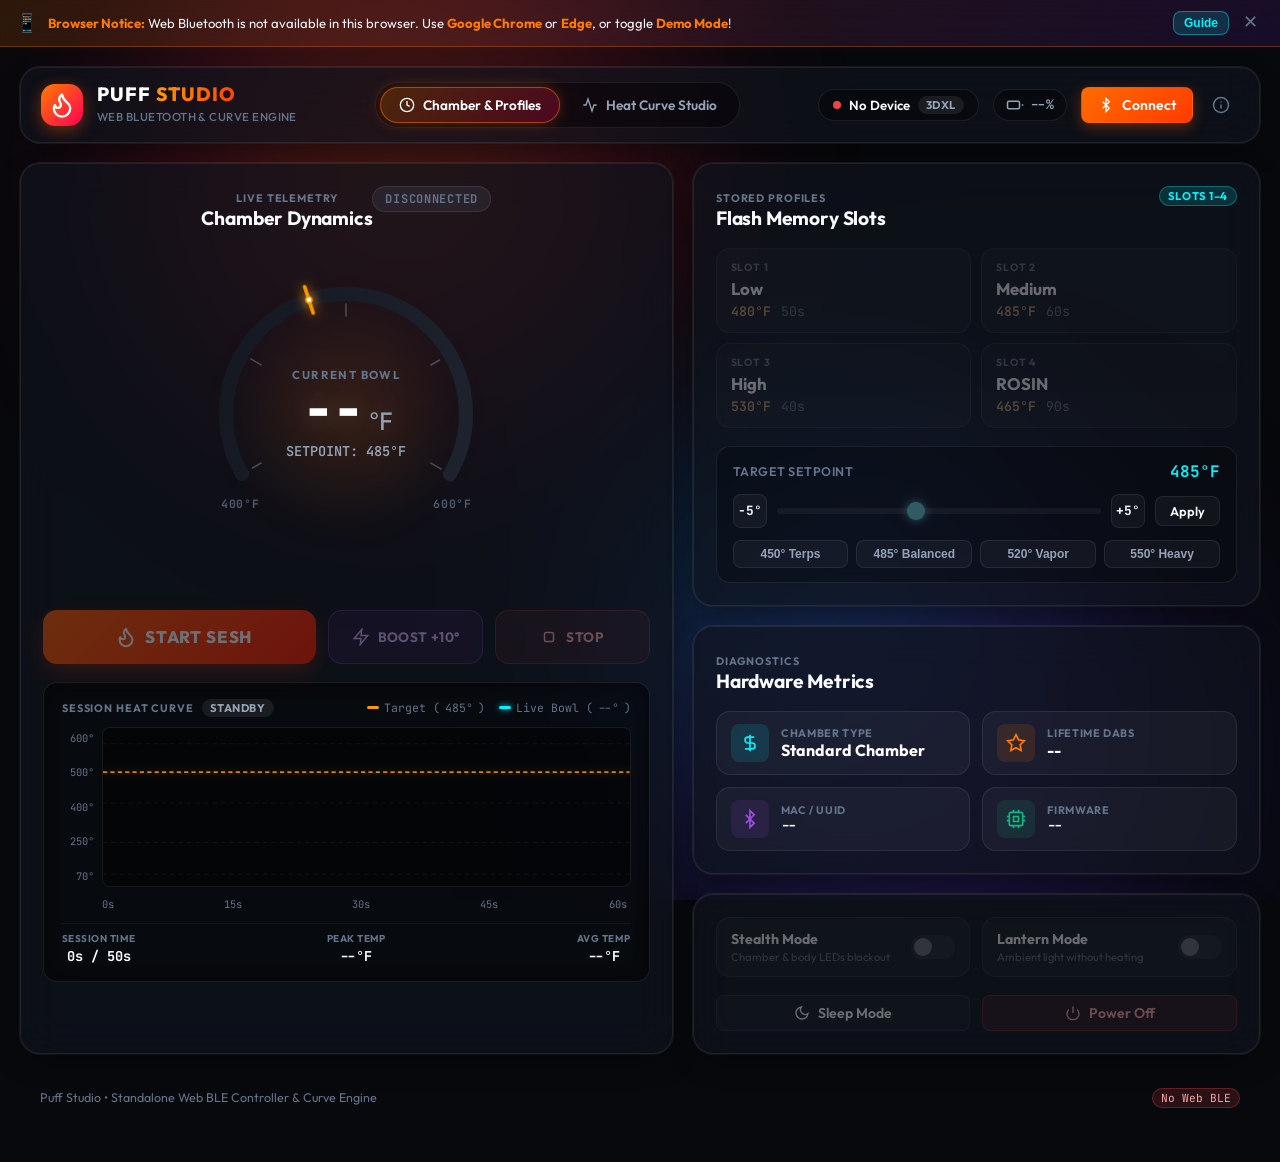
==== static-site/index.html @ 24b37337 "feat: add lantern mode lighting effects UI and BLE communication paths" ====
<!DOCTYPE html>
<html lang="en">
<head>
  <meta charset="UTF-8">
  <meta name="viewport" content="width=device-width, initial-scale=1.0, maximum-scale=1.0, user-scalable=no, viewport-fit=cover">
  <title>Puff Studio — Mobile Web Bluetooth Controller &amp; Heat Curve Studio</title>
  <meta name="description" content="Standalone web controller, real-time Web Bluetooth Low Energy HUD, and dynamic heat curve studio for Puff Peak Pro and Proxy devices.">

  <!-- Mobile PWA & Apple Web App Meta -->
  <meta name="apple-mobile-web-app-capable" content="yes">
  <meta name="apple-mobile-web-app-status-bar-style" content="black-translucent">
  <meta name="apple-mobile-web-app-title" content="Puff Studio">
  <meta name="theme-color" content="#08090d">
  <!-- Path Browser (iOS) Web Bluetooth permission trigger -->
  <meta name="path-bluetooth" content="true">
  <link rel="manifest" href="./manifest.json">
  <link rel="icon" type="image/svg+xml" href="./icons/icon.svg">
  <link rel="apple-touch-icon" href="./icons/icon.svg">

  <!-- Google Fonts -->
  <link rel="preconnect" href="https://fonts.googleapis.com">
  <link rel="preconnect" href="https://fonts.gstatic.com" crossorigin>
  <link href="https://fonts.googleapis.com/css2?family=JetBrains+Mono:wght@400;500;600;700&family=Outfit:wght@300;400;500;600;700;800&display=swap" rel="stylesheet">
  <link rel="stylesheet" href="./styles.css?v=3.1">
</head>
<body class="theme-dark">
  <!-- Ambient background glow layers -->
  <div class="glow-backdrop" aria-hidden="true">
    <div class="radial-orb orb-amber"></div>
    <div class="radial-orb orb-purple"></div>
    <div class="radial-orb orb-cyan"></div>
  </div>

  <!-- Browser Compatibility Helper Banner (Dismissible) -->
  <div id="compat-banner" class="compat-banner hidden">
    <div class="compat-banner-content">
      <span class="compat-banner-icon">📱</span>
      <div class="compat-banner-text">
        <span id="compat-banner-msg"><strong>iOS Notice:</strong> Mobile Safari does not support Bluetooth. Open in <strong>Path Browser</strong> or <strong>Bluefy</strong> to connect directly via Web Bluetooth!</span>
      </div>
    </div>
    <div class="compat-banner-actions">
      <button id="compat-guide-btn" class="compat-btn-guide">Guide</button>
      <button id="compat-dismiss-btn" class="compat-btn-dismiss" aria-label="Dismiss banner">✕</button>
    </div>
  </div>

  <div class="app-layout">
    <!-- Header / Navbar -->
    <header class="app-header">
      <div class="brand-section">
        <div class="brand-logo" aria-hidden="true">
          <svg viewBox="0 0 24 24" width="28" height="28" fill="none" stroke="currentColor" stroke-width="2" stroke-linecap="round" stroke-linejoin="round">
            <path d="M8.5 14.5A2.5 2.5 0 0 0 11 12c0-1.38-.5-2-1-3-1.072-2.143-.224-4.054 2-6 .5 2.5 2 4.9 4 6.5 2 1.6 3 3.5 3 5.5a7 7 0 1 1-14 0c0-1.153.433-2.294 1-3a2.5 2.5 0 0 0 2.5 2.5z"/>
          </svg>
        </div>
        <div>
          <h1 class="brand-title">PUFF <span>STUDIO</span></h1>
          <span class="brand-sub">Web Bluetooth &amp; Curve Engine</span>
        </div>
      </div>

      <!-- Navigation Tabs -->
      <nav class="nav-tabs" aria-label="Studio Mode Tabs">
        <button id="tab-controller-btn" class="nav-tab active" data-tab="tab-controller">
          <svg viewBox="0 0 24 24" width="16" height="16" fill="none" stroke="currentColor" stroke-width="2"><circle cx="12" cy="12" r="10"/><path d="M12 6v6l4 2"/></svg>
          Chamber &amp; Profiles
        </button>
        <button id="tab-curves-btn" class="nav-tab" data-tab="tab-curves">
          <svg viewBox="0 0 24 24" width="16" height="16" fill="none" stroke="currentColor" stroke-width="2"><polyline points="22 12 18 12 15 21 9 3 6 12 2 12"/></svg>
          Heat Curve Studio
        </button>
      </nav>

      <!-- Device Connection Banner -->
      <div class="header-status-group">
        <div id="device-pill" class="status-pill status-disconnected">
          <span class="status-dot"></span>
          <span id="device-name-display">No Device</span>
          <span id="chamber-pill" class="badge badge-subtle">3DXL</span>
        </div>

        <div id="battery-widget" class="battery-pill" title="Battery Percentage">
          <svg class="battery-icon" viewBox="0 0 24 24" width="18" height="18" fill="none" stroke="currentColor" stroke-width="2">
            <rect x="2" y="7" width="16" height="10" rx="2" ry="2"/>
            <line x1="22" y1="11" x2="22" y2="13"/>
            <rect id="battery-fill-icon" x="4" y="9" width="0" height="6" rx="1" fill="currentColor"/>
          </svg>
          <span id="battery-level-display">--%</span>
          <span id="battery-bolt" class="bolt hidden">⚡</span>
        </div>

        <!-- Connection actions -->
        <div class="header-actions">
          <button id="main-connect-btn" class="btn btn-primary" title="Scan & Connect to Puff device via Web Bluetooth">
            <svg viewBox="0 0 24 24" width="16" height="16" fill="none" stroke="currentColor" stroke-width="2"><path d="m7 7 10 10-5 5V2l5 5L7 17"/></svg>
            Connect
          </button>
          <button id="info-tutorial-btn" class="btn-icon header-info-btn" title="How to Connect & Pair" aria-label="Connection Guide">
            <svg viewBox="0 0 24 24" width="18" height="18" fill="none" stroke="currentColor" stroke-width="2" stroke-linecap="round" stroke-linejoin="round">
              <circle cx="12" cy="12" r="10"></circle>
              <line x1="12" y1="16" x2="12" y2="12"></line>
              <line x1="12" y1="8" x2="12.01" y2="8"></line>
            </svg>
          </button>
        </div>
      </div>
    </header>

    <!-- Tab 1: Standard Controller View -->
    <main id="tab-controller" class="tab-content active">
      <div class="dashboard-grid">
        <!-- Left Column: Hero Chamber Thermal Dial & Session Controls -->
        <section class="card hero-card" aria-label="Live Chamber Thermal Telemetry">
          <div class="card-header">
            <div class="card-title-wrap">
              <span class="subtitle-tag">LIVE TELEMETRY</span>
              <h2 class="card-title">Chamber Dynamics</h2>
            </div>
            <div id="state-badge" class="state-tag state-disconnected">
              DISCONNECTED
            </div>
          </div>

          <!-- Thermal Gauge -->
          <div class="gauge-container">
            <div class="gauge-glow-halo" id="gauge-halo"></div>
            <svg class="dial-svg" viewBox="0 0 320 320">
              <defs>
                <linearGradient id="trackGrad" x1="0%" y1="0%" x2="100%" y2="100%">
                  <stop offset="0%" stop-color="#1f2430" />
                  <stop offset="100%" stop-color="#141720" />
                </linearGradient>
                <linearGradient id="heatGrad" x1="0%" y1="100%" x2="100%" y2="0%">
                  <stop offset="0%" stop-color="#00f2fe" />
                  <stop offset="35%" stop-color="#ff9900" />
                  <stop offset="70%" stop-color="#ff4500" />
                  <stop offset="100%" stop-color="#f72585" />
                </linearGradient>
                <filter id="dialGlow" x="-20%" y="-20%" width="140%" height="140%">
                  <feGaussianBlur stdDeviation="6" result="blur" />
                  <feMerge>
                    <feMergeNode in="blur" />
                    <feMergeNode in="SourceGraphic" />
                  </feMerge>
                </filter>
              </defs>

              <circle class="dial-track" cx="160" cy="160" r="120" />
              <!-- Calibration Scale Ticks (400°, 450°, 500°, 550°, 600°) -->
              <g class="dial-ticks" opacity="0.4">
                <line x1="258" y1="160" x2="268" y2="160" stroke="#94a3b8" stroke-width="1.5" stroke-linecap="round" />
                <line x1="209" y1="244.9" x2="215" y2="255.3" stroke="#94a3b8" stroke-width="1.5" stroke-linecap="round" />
                <line x1="111" y1="244.9" x2="105" y2="255.3" stroke="#94a3b8" stroke-width="1.5" stroke-linecap="round" />
                <line x1="62" y1="160" x2="52" y2="160" stroke="#94a3b8" stroke-width="1.5" stroke-linecap="round" />
                <line x1="111" y1="75.1" x2="105" y2="64.7" stroke="#94a3b8" stroke-width="1.5" stroke-linecap="round" />
              </g>
              <circle id="dial-progress" class="dial-progress" cx="160" cy="160" r="120" filter="url(#dialGlow)" />
              <g id="dial-needle-group" class="dial-needle-group">
                <line id="dial-setpoint-needle" class="dial-needle" x1="266" y1="160" x2="294" y2="160" />
                <circle class="dial-needle-dot" cx="280" cy="160" r="3" />
              </g>
            </svg>

            <!-- Scale Endpoints (400°F to 600°F) -->
            <div class="dial-scale-endpoints">
              <span class="endpoint-min">400°F</span>
              <span class="endpoint-max">600°F</span>
            </div>

            <!-- Dial Center Digital Readout -->
            <div class="gauge-center">
              <div class="temp-sublabel">CURRENT BOWL</div>
              <div class="live-temp-display">
                <span id="live-temp-val">--</span><span class="unit">°F</span>
              </div>
              <div class="target-temp-display">
                SETPOINT: <span id="target-temp-val">485</span>°F
              </div>
              <div id="session-timer-pill" class="timer-pill hidden">
                <svg viewBox="0 0 24 24" width="14" height="14" fill="none" stroke="currentColor" stroke-width="2"><circle cx="12" cy="12" r="10"/><polyline points="12 6 12 12 16 14"/></svg>
                <span id="time-remaining-val">0</span>s REMAINING
              </div>
            </div>
          </div>

          <!-- Session Command Bar (Touch-Optimized) -->
          <div class="session-actions-bar">
            <button id="start-sesh-btn" class="btn btn-sesh-start" disabled>
              <div class="btn-glow-ring"></div>
              <svg viewBox="0 0 24 24" width="22" height="22" fill="none" stroke="currentColor" stroke-width="2.2" stroke-linecap="round" stroke-linejoin="round">
                <path d="M8.5 14.5A2.5 2.5 0 0 0 11 12c0-1.38-.5-2-1-3-1.072-2.143-.224-4.054 2-6 .5 2.5 2 4.9 4 6.5 2 1.6 3 3.5 3 5.5a7 7 0 1 1-14 0c0-1.153.433-2.294 1-3a2.5 2.5 0 0 0 2.5 2.5z"/>
              </svg>
              <span>START SESH</span>
            </button>

            <button id="boost-sesh-btn" class="btn btn-sesh-boost" disabled title="Add +15s duration and +10°F heat boost during session">
              <svg viewBox="0 0 24 24" width="18" height="18" fill="none" stroke="currentColor" stroke-width="2"><polygon points="13 2 3 14 12 14 11 22 21 10 12 10 13 2"/></svg>
              <span>BOOST +10°</span>
            </button>

            <button id="stop-sesh-btn" class="btn btn-sesh-stop" disabled title="Cancel / Abort current heat cycle">
              <svg viewBox="0 0 24 24" width="18" height="18" fill="none" stroke="currentColor" stroke-width="2"><rect x="6" y="6" width="12" height="12" rx="2"/></svg>
              <span>STOP</span>
            </button>
          </div>

          <!-- Live Session Heat Curve (Fills space below dial) -->
          <div class="live-session-graph-card">
            <div class="lsg-header">
              <div class="lsg-title-group">
                <span class="subtitle-tag">SESSION HEAT CURVE</span>
                <span id="lsg-phase-pill" class="badge badge-subtle">STANDBY</span>
              </div>
              <div class="lsg-legend">
                <span class="legend-item"><span class="legend-line line-target"></span> Target (<span id="lsg-target-readout">485°</span>)</span>
                <span class="legend-item"><span class="legend-line line-actual"></span> Live Bowl (<span id="lsg-live-readout">--°</span>)</span>
              </div>
            </div>

            <div class="lsg-graph-wrapper">
              <div class="lsg-y-axis">
                <span>600°</span>
                <span>500°</span>
                <span>400°</span>
                <span>250°</span>
                <span>70°</span>
              </div>
              <div class="lsg-canvas-container" id="lsg-container">
                <svg id="lsg-svg" class="lsg-svg" viewBox="0 0 500 160" preserveAspectRatio="none">
                  <defs>
                    <linearGradient id="lsgFillGrad" x1="0%" y1="0%" x2="0%" y2="100%">
                      <stop offset="0%" stop-color="#00f2fe" stop-opacity="0.32" />
                      <stop offset="100%" stop-color="#00f2fe" stop-opacity="0.01" />
                    </linearGradient>
                  </defs>

                  <!-- Horizontal Grid Lines -->
                  <line class="graph-grid-line" x1="0" y1="16" x2="500" y2="16" />
                  <line class="graph-grid-line" x1="0" y1="46" x2="500" y2="46" />
                  <line class="graph-grid-line" x1="0" y1="76" x2="500" y2="76" />
                  <line class="graph-grid-line" x1="0" y1="116" x2="500" y2="116" />
                  <line class="graph-grid-line" x1="0" y1="148" x2="500" y2="148" />

                  <!-- Setpoint Baseline (Dashed Amber) -->
                  <line id="lsg-target-line" class="lsg-target-line" x1="0" y1="60" x2="500" y2="60" />

                  <!-- Live Temperature Fill & Stroke Trail -->
                  <path id="lsg-trail-area" class="lsg-trail-area" d="" fill="url(#lsgFillGrad)" />
                  <path id="lsg-trail-stroke" class="lsg-trail-stroke" d="" />

                  <!-- Live Playhead Dot -->
                  <circle id="lsg-live-dot" class="lsg-live-dot hidden" cx="0" cy="0" r="5" />
                </svg>
              </div>
            </div>

            <div class="lsg-x-axis">
              <span>0s</span>
              <span id="lsg-t1">15s</span>
              <span id="lsg-t2">30s</span>
              <span id="lsg-t3">45s</span>
              <span id="lsg-t4">60s</span>
            </div>

            <div class="lsg-footer">
              <div class="lsg-stat">
                <span class="lsg-stat-label">SESSION TIME</span>
                <span id="lsg-time-stat" class="lsg-stat-val">0s / 50s</span>
              </div>
              <div class="lsg-stat">
                <span class="lsg-stat-label">PEAK TEMP</span>
                <span id="lsg-peak-stat" class="lsg-stat-val">--°F</span>
              </div>
              <div class="lsg-stat">
                <span class="lsg-stat-label">AVG TEMP</span>
                <span id="lsg-avg-stat" class="lsg-stat-val">--°F</span>
              </div>
            </div>
          </div>
        </section>

        <!-- Right Column: Stored Profiles, Tuning & Hardware -->
        <div class="right-stack">
          <!-- Profiles Card -->
          <section class="card profiles-card" aria-label="Heat Profiles">
            <div class="card-header">
              <div class="card-title-wrap">
                <span class="subtitle-tag">STORED PROFILES</span>
                <h2 class="card-title">Flash Memory Slots</h2>
              </div>
              <span class="badge badge-info">Slots 1–4</span>
            </div>

            <div class="profiles-grid" id="profiles-grid-container">
              <!-- Dynamically populated profile slots -->
            </div>

            <!-- Temperature Fine Tuning -->
            <div class="temp-tuning-panel">
              <div class="tuning-header">
                <span class="tuning-label">Target Setpoint</span>
                <span id="slider-temp-val" class="tuning-val">485°F</span>
              </div>
              <div class="slider-controls">
                <button id="temp-dec-btn" class="btn-stepper" title="Decrease 5°F">-5°</button>
                <input type="range" id="temp-range-slider" min="400" max="600" step="1" value="485" class="custom-range">
                <button id="temp-inc-btn" class="btn-stepper" title="Increase 5°F">+5°</button>
                <button id="apply-temp-btn" class="btn btn-secondary btn-apply">Apply</button>
              </div>
              <div class="preset-pills">
                <button class="preset-pill" data-temp="450">450° Terps</button>
                <button class="preset-pill" data-temp="485">485° Balanced</button>
                <button class="preset-pill" data-temp="520">520° Vapor</button>
                <button class="preset-pill" data-temp="550">550° Heavy</button>
              </div>
            </div>
          </section>

          <!-- Hardware Metrics & Diagnostics -->
          <section class="card stats-card" aria-label="Hardware & Diagnostics">
            <div class="card-header">
              <div class="card-title-wrap">
                <span class="subtitle-tag">DIAGNOSTICS</span>
                <h2 class="card-title">Hardware Metrics</h2>
              </div>
            </div>

            <div class="metrics-grid">
              <div class="metric-box">
                <div class="metric-icon chamber-icon">
                  <svg viewBox="0 0 24 24" width="20" height="20" fill="none" stroke="currentColor" stroke-width="2"><path d="M12 2v20M17 5H9.5a3.5 3.5 0 0 0 0 7h5a3.5 3.5 0 0 1 0 7H6"/></svg>
                </div>
                <div class="metric-data">
                  <span class="metric-label">CHAMBER TYPE</span>
                  <span id="stat-chamber-name" class="metric-value">3DXL</span>
                </div>
              </div>

              <div class="metric-box">
                <div class="metric-icon dabs-icon">
                  <svg viewBox="0 0 24 24" width="20" height="20" fill="none" stroke="currentColor" stroke-width="2"><path d="M12 2l3.09 6.26L22 9.27l-5 4.87 1.18 6.88L12 17.77l-6.18 3.25L7 14.14 2 9.27l6.91-1.01L12 2z"/></svg>
                </div>
                <div class="metric-data">
                  <span class="metric-label">LIFETIME DABS</span>
                  <span id="stat-total-dabs" class="metric-value">--</span>
                </div>
              </div>

              <div class="metric-box">
                <div class="metric-icon bt-icon">
                  <svg viewBox="0 0 24 24" width="20" height="20" fill="none" stroke="currentColor" stroke-width="2"><path d="m7 7 10 10-5 5V2l5 5L7 17"/></svg>
                </div>
                <div class="metric-data">
                  <span class="metric-label">MAC / UUID</span>
                  <span id="stat-mac-address" class="metric-value text-mono">--</span>
                </div>
              </div>

              <div class="metric-box">
                <div class="metric-icon fw-icon">
                  <svg viewBox="0 0 24 24" width="20" height="20" fill="none" stroke="currentColor" stroke-width="2"><rect x="4" y="4" width="16" height="16" rx="2"/><rect x="9" y="9" width="6" height="6"/><line x1="9" y1="1" x2="9" y2="4"/><line x1="15" y1="1" x2="15" y2="4"/><line x1="9" y1="20" x2="9" y2="23"/><line x1="15" y1="20" x2="15" y2="23"/><line x1="20" y1="9" x2="23" y2="9"/><line x1="20" y1="14" x2="23" y2="14"/><line x1="1" y1="9" x2="4" y2="9"/><line x1="1" y1="14" x2="4" y2="14"/></svg>
                </div>
                <div class="metric-data">
                  <span class="metric-label">FIRMWARE</span>
                  <span id="stat-firmware-version" class="metric-value text-mono">--</span>
                </div>
              </div>
            </div>
          </section>

          <!-- Peripherals & Power Controls -->
          <section class="card controls-card" aria-label="Device Lighting & Power Controls">
            <div class="device-controls-row">
              <div class="control-toggle-card">
                <div class="control-info">
                  <span class="control-title">Stealth Mode</span>
                  <span class="control-desc">Chamber &amp; body LEDs blackout</span>
                </div>
                <label class="switch">
                  <input type="checkbox" id="stealth-mode-toggle">
                  <span class="slider"></span>
                </label>
              </div>

              <div class="control-toggle-card">
                <div class="control-info">
                  <span class="control-title">Lantern Mode</span>
                  <span class="control-desc">Ambient light without heating</span>
                </div>
                <label class="switch">
                  <input type="checkbox" id="lantern-mode-toggle">
                  <span class="slider slider-purple"></span>
                </label>
              </div>
            </div>

            <!-- Lantern Controls & Lighting Effects Panel (Spawned when Lantern Mode is active) -->
            <div id="lantern-controls-panel" class="lantern-controls-panel hidden" aria-label="Lantern Mode Lighting Controls">
              <div class="lantern-panel-header">
                <div class="lantern-title-group">
                  <div class="lantern-panel-badge">
                    <svg viewBox="0 0 24 24" width="14" height="14" fill="none" stroke="currentColor" stroke-width="2"><circle cx="12" cy="12" r="5"/><line x1="12" y1="1" x2="12" y2="3"/><line x1="12" y1="21" x2="12" y2="23"/><line x1="4.22" y1="4.22" x2="5.64" y2="5.64"/><line x1="18.36" y1="18.36" x2="19.78" y2="19.78"/><line x1="1" y1="12" x2="3" y2="12"/><line x1="21" y1="12" x2="23" y2="12"/><line x1="4.22" y1="19.78" x2="5.64" y2="18.36"/><line x1="18.36" y1="5.64" x2="19.78" y2="4.22"/></svg>
                    <span>LIGHTING MOOD</span>
                  </div>
                  <h3 class="lantern-panel-title">Lantern Mode Effects</h3>
                </div>
                <div id="lantern-aura-preview" class="lantern-aura-preview effect-campfire" title="Active light aura visualization">
                  <span class="aura-orb"></span>
                  <span id="lantern-active-effect-name" class="aura-label">Campfire</span>
                </div>
              </div>

              <!-- Effect Buttons Grid -->
              <div class="lantern-effects-grid">
                <button type="button" class="lantern-fx-btn active" data-effect="campfire" title="Crackling embers & flame rhythm">
                  <span class="fx-icon">🔥</span>
                  <span class="fx-label">Campfire</span>
                  <span class="fx-hint">Flame Embers</span>
                </button>
                <button type="button" class="lantern-fx-btn" data-effect="flicker" title="Organic candle flame intensity jitter">
                  <span class="fx-icon">🕯️</span>
                  <span class="fx-label">Flicker</span>
                  <span class="fx-hint">Candle Glow</span>
                </button>
                <button type="button" class="lantern-fx-btn" data-effect="night_light" title="Ultra-dim calming ambient breath">
                  <span class="fx-icon">🌙</span>
                  <span class="fx-label">Night Light</span>
                  <span class="fx-hint">Calm &amp; Dim</span>
                </button>
                <button type="button" class="lantern-fx-btn" data-effect="rainbow" title="Smooth full-spectrum spectral cycle">
                  <span class="fx-icon">🌈</span>
                  <span class="fx-label">Rainbow</span>
                  <span class="fx-hint">Spectrum Flow</span>
                </button>
                <button type="button" class="lantern-fx-btn" data-effect="waterfall" title="Cascading cyan and deep ocean ripples">
                  <span class="fx-icon">🌊</span>
                  <span class="fx-label">Waterfall</span>
                  <span class="fx-hint">Aqua Cascade</span>
                </button>
                <button type="button" class="lantern-fx-btn" data-effect="breathing" title="Gentle rhythmic inhale/exhale pulse">
                  <span class="fx-icon">🧘</span>
                  <span class="fx-label">Breathing</span>
                  <span class="fx-hint">Slow Pulse</span>
                </button>
                <button type="button" class="lantern-fx-btn" data-effect="disco" title="Fast multi-color Lorax party pulse">
                  <span class="fx-icon">⚡</span>
                  <span class="fx-label">Disco</span>
                  <span class="fx-hint">Party Strobe</span>
                </button>
                <button type="button" class="lantern-fx-btn" data-effect="aurora" title="Borealis emerald, teal, and violet blend">
                  <span class="fx-icon">🔮</span>
                  <span class="fx-label">Aurora</span>
                  <span class="fx-hint">Northern Lights</span>
                </button>
              </div>

              <!-- Color Tint & Palette Swatches -->
              <div class="lantern-controls-row">
                <div class="lantern-subgroup">
                  <span class="lantern-sublabel">COLOR TINT</span>
                  <div class="lantern-swatches-list">
                    <button type="button" class="swatch-btn active" data-color="255,85,0" style="--swatch-color: #ff5500;" title="Amber Flame"></button>
                    <button type="button" class="swatch-btn" data-color="255,0,68" style="--swatch-color: #ff0044;" title="Ruby Red"></button>
                    <button type="button" class="swatch-btn" data-color="0,255,136" style="--swatch-color: #00ff88;" title="Emerald"></button>
                    <button type="button" class="swatch-btn" data-color="0,242,254" style="--swatch-color: #00f2fe;" title="Electric Cyan"></button>
                    <button type="button" class="swatch-btn" data-color="157,78,221" style="--swatch-color: #9d4edd;" title="Mystic Purple"></button>
                    <button type="button" class="swatch-btn" data-color="255,255,255" style="--swatch-color: #ffffff;" title="Crisp White"></button>
                  </div>
                </div>

                <!-- Brightness Slider -->
                <div class="lantern-subgroup lantern-brightness-group">
                  <div class="brightness-header">
                    <span class="lantern-sublabel">BRIGHTNESS</span>
                    <span id="lantern-brightness-val" class="lantern-val-tag">100%</span>
                  </div>
                  <input type="range" id="lantern-brightness-slider" min="10" max="100" value="100" class="styled-range">
                </div>
              </div>
            </div>

            <div class="power-buttons-row">
              <button id="sleep-btn" class="btn btn-secondary" title="Enter low power sleep mode">
                <svg viewBox="0 0 24 24" width="16" height="16" fill="none" stroke="currentColor" stroke-width="2"><path d="M21 12.79A9 9 0 1 1 11.21 3 7 7 0 0 0 21 12.79z"/></svg>
                Sleep Mode
              </button>
              <button id="power-off-btn" class="btn btn-danger-subtle" title="Turn device completely off">
                <svg viewBox="0 0 24 24" width="16" height="16" fill="none" stroke="currentColor" stroke-width="2"><path d="M18.36 6.64a9 9 0 1 1-12.73 0"/><line x1="12" y1="2" x2="12" y2="12"/></svg>
                Power Off
              </button>
            </div>
          </section>
        </div>
      </div>
    </main>

    <!-- Tab 2: Custom Heat Curve Studio -->
    <main id="tab-curves" class="tab-content hidden">
      <div class="curve-studio-layout">
        <!-- Curve Presets Selector Bar -->
        <div class="card curve-presets-bar">
          <div class="presets-header">
            <div class="card-title-wrap">
              <span class="subtitle-tag">DYNAMIC THERMAL GOVERNOR</span>
              <h2 class="card-title">Curve Presets &amp; Custom Library</h2>
            </div>
            <div class="preset-actions">
              <button id="new-curve-btn" class="btn btn-secondary btn-sm">
                <svg viewBox="0 0 24 24" width="14" height="14" fill="none" stroke="currentColor" stroke-width="2"><line x1="12" y1="5" x2="12" y2="19"/><line x1="5" y1="12" x2="19" y2="12"/></svg>
                New Curve
              </button>
              <button id="save-curve-btn" class="btn btn-secondary btn-sm">
                <svg viewBox="0 0 24 24" width="14" height="14" fill="none" stroke="currentColor" stroke-width="2"><path d="M19 21H5a2 2 0 0 1-2-2V5a2 2 0 0 1 2-2h11l5 5v11a2 2 0 0 1-2 2z"/><polyline points="17 21 17 13 7 13 7 21"/><polyline points="7 3 7 8 15 8"/></svg>
                Save
              </button>
              <button id="share-curve-btn" class="btn btn-secondary btn-sm" title="Share curve link or export JSON">
                <svg viewBox="0 0 24 24" width="14" height="14" fill="none" stroke="currentColor" stroke-width="2"><circle cx="18" cy="5" r="3"/><circle cx="6" cy="12" r="3"/><circle cx="18" cy="19" r="3"/><line x1="8.59" y1="13.51" x2="15.42" y2="17.49"/><line x1="15.41" y1="6.51" x2="8.59" y2="10.49"/></svg>
                Share
              </button>
            </div>
          </div>

          <!-- Curve List Pills -->
          <div class="curve-pills-list" id="curve-pills-container">
            <!-- Injected via JavaScript -->
          </div>
        </div>

        <!-- Main Curve Canvas & Telemetry Display -->
        <div class="card curve-canvas-card">
          <div class="curve-meta-header">
            <div>
              <h3 id="active-curve-title" class="curve-heading">Step 430 → 485 → 520</h3>
              <p id="active-curve-desc" class="curve-desc">3-stage progression: initial low-temp terpene boil, steady extraction, high-temp cloud finish.</p>
            </div>
            <div class="curve-badges">
              <span id="curve-duration-badge" class="badge badge-info">50s Sesh</span>
              <span id="curve-status-badge" class="state-tag state-idle">READY</span>
            </div>
          </div>

          <!-- Interactive SVG/Canvas Graph Area (Touch-Enabled) -->
          <div class="graph-wrapper">
            <div class="graph-y-axis">
              <span>580°</span>
              <span>535°</span>
              <span>490°</span>
              <span>445°</span>
              <span>400°</span>
            </div>
            <div class="graph-container" id="curve-graph-container">
              <svg id="curve-svg" class="curve-svg" viewBox="0 0 800 360" preserveAspectRatio="none">
                <defs>
                  <linearGradient id="curveFillGrad" x1="0%" y1="0%" x2="0%" y2="100%">
                    <stop offset="0%" stop-color="#ff7a00" stop-opacity="0.38" />
                    <stop offset="100%" stop-color="#ff0055" stop-opacity="0.02" />
                  </linearGradient>
                  <linearGradient id="curveLineGrad" x1="0%" y1="0%" x2="100%" y2="0%">
                    <stop offset="0%" stop-color="#00f2fe" />
                    <stop offset="45%" stop-color="#ff9900" />
                    <stop offset="85%" stop-color="#ff4500" />
                    <stop offset="100%" stop-color="#f72585" />
                  </linearGradient>
                </defs>

                <!-- Horizontal Grid Lines -->
                <line class="graph-grid-line" x1="0" y1="36" x2="800" y2="36" />
                <line class="graph-grid-line" x1="0" y1="108" x2="800" y2="108" />
                <line class="graph-grid-line" x1="0" y1="180" x2="800" y2="180" />
                <line class="graph-grid-line" x1="0" y1="252" x2="800" y2="252" />
                <line class="graph-grid-line" x1="0" y1="324" x2="800" y2="324" />

                <!-- Filled Area Under Curve -->
                <path id="curve-area-path" class="curve-area" d="" fill="url(#curveFillGrad)" />
                <!-- Planned Setpoint Curve Line -->
                <path id="curve-stroke-path" class="curve-stroke" d="" stroke="url(#curveLineGrad)" />

                <!-- Real-time Live Bowl Temperature Trail during run -->
                <path id="curve-actual-trail" class="curve-actual-trail" d="" />

                <!-- Playhead Indicator (Scrub Line) -->
                <line id="curve-playhead-line" class="playhead-line hidden" x1="0" y1="0" x2="0" y2="360" />
                <circle id="curve-playhead-dot" class="playhead-dot hidden" cx="0" cy="0" r="7" />

                <!-- Keyframe Control Nodes Container -->
                <g id="curve-points-layer"></g>
              </svg>

              <div class="graph-hint">
                <span class="hint-bullet">•</span> Tap / Click to add setpoints
                <span class="hint-bullet">•</span> Drag nodes to adjust time &amp; temp
                <span class="hint-bullet">•</span> Double-tap node to delete
              </div>
            </div>
          </div>
          <div class="graph-x-axis">
            <span>0s</span>
            <span>15s</span>
            <span>30s</span>
            <span>45s</span>
            <span>60s</span>
            <span>75s</span>
            <span>90s</span>
          </div>

          <!-- Curve Real-Time Readout & Execution Command Bar -->
          <div class="curve-command-bar">
            <div class="curve-live-metrics">
              <div class="c-metric">
                <span class="c-label">ELAPSED TIME</span>
                <span id="curve-elapsed-display" class="c-val">0.0s / 50s</span>
              </div>
              <div class="c-metric">
                <span class="c-label">CURVE SETPOINT</span>
                <span id="curve-setpoint-display" class="c-val text-amber">430.0°F</span>
              </div>
              <div class="c-metric">
                <span class="c-label">ACTUAL BOWL</span>
                <span id="curve-actual-display" class="c-val text-cyan">--°F</span>
              </div>
            </div>

            <div class="curve-cta-group">
              <button id="run-curve-btn" class="btn btn-sesh-start btn-run-curve">
                <div class="btn-glow-ring"></div>
                <svg viewBox="0 0 24 24" width="20" height="20" fill="none" stroke="currentColor" stroke-width="2.2"><polygon points="5 3 19 12 5 21 5 3"/></svg>
                <span id="run-curve-btn-label">EXECUTE HEAT CURVE</span>
              </button>
              <button id="stop-curve-btn" class="btn btn-sesh-stop" disabled>
                <svg viewBox="0 0 24 24" width="18" height="18" fill="none" stroke="currentColor" stroke-width="2"><rect x="6" y="6" width="12" height="12" rx="2"/></svg>
                <span>ABORT</span>
              </button>
            </div>
          </div>

          <!-- Keyframe Editor Table -->
          <div class="keyframe-editor-section">
            <div class="kf-header">
              <span class="kf-title">Keyframe Table</span>
              <button id="add-keyframe-btn" class="btn btn-secondary btn-xs">+ Add Keyframe</button>
            </div>
            <div class="kf-table-container">
              <table class="kf-table">
                <thead>
                  <tr>
                    <th>#</th>
                    <th>Time (Seconds)</th>
                    <th>Target Temp (°F)</th>
                    <th>Actions</th>
                  </tr>
                </thead>
                <tbody id="keyframe-table-body">
                  <!-- Dynamically populated -->
                </tbody>
              </table>
            </div>
          </div>
        </div>
      </div>
    </main>

    <!-- Save Curve Modal -->
    <div id="save-curve-modal" class="modal-overlay hidden" role="dialog" aria-modal="true">
      <div class="modal-window">
        <div class="modal-header">
          <h3 class="modal-title">Save Custom Curve</h3>
          <button id="close-save-curve-modal" class="btn-icon">✕</button>
        </div>
        <div class="modal-body">
          <div class="form-group">
            <label for="save-curve-name-input" class="form-label">Curve Name</label>
            <input type="text" id="save-curve-name-input" class="form-input" placeholder="e.g. Terp Burst 435→515">
          </div>
          <div class="form-group">
            <label for="save-curve-desc-input" class="form-label">Description / Notes</label>
            <textarea id="save-curve-desc-input" class="form-input form-textarea" rows="2" placeholder="e.g. Optimized for fresh press rosin"></textarea>
          </div>
        </div>
        <div class="modal-footer">
          <button id="confirm-save-curve-btn" class="btn btn-primary">Save to Library</button>
        </div>
      </div>
    </div>

    <!-- Share Curve Modal -->
    <div id="share-curve-modal" class="modal-overlay hidden" role="dialog" aria-modal="true">
      <div class="modal-window">
        <div class="modal-header">
          <h3 class="modal-title">Share Custom Curve</h3>
          <button id="close-share-curve-modal" class="btn-icon">✕</button>
        </div>
        <div class="modal-body">
          <div class="form-group">
            <label class="form-label">Direct Share Link</label>
            <input type="text" id="share-link-input" class="form-input" readonly>
          </div>
          <div class="form-group">
            <label class="form-label">JSON Data</label>
            <textarea id="share-json-input" class="form-input form-textarea" rows="4" readonly></textarea>
          </div>
        </div>
        <div class="modal-footer">
          <button id="copy-share-link-btn" class="btn btn-primary">Copy Share Link</button>
        </div>
      </div>
    </div>

    <!-- Compatibility Guide Modal -->
    <div id="compat-modal" class="modal-overlay hidden" role="dialog" aria-modal="true">
      <div class="modal-window">
        <div class="modal-header">
          <div>
            <h3 class="modal-title">Mobile Bluetooth Guide</h3>
            <p class="modal-subtitle">Connecting to your Peak Pro or Proxy directly from your phone</p>
          </div>
          <button id="close-compat-modal" class="btn-icon">✕</button>
        </div>
        <div class="modal-body" style="font-size: 0.88rem; line-height: 1.5; color: #cbd5e1;">
          <h4 style="color: #fff; margin-bottom: 6px;">🍏 iPhone / iPad (iOS):</h4>
          <p style="margin-bottom: 12px;">Apple blocks Web Bluetooth in Mobile Safari and standard Chrome for iOS. To connect directly via Bluetooth:</p>
          <ol style="padding-left: 20px; margin-bottom: 16px;">
            <li style="margin-bottom: 6px;">Download <strong style="color: var(--accent-cyan);">Path Browser</strong> (Puff's official iOS utility) or <strong style="color: var(--accent-cyan);">Bluefy</strong> from the App Store.</li>
            <li style="margin-bottom: 6px;">Open this website inside Path Browser or Bluefy.</li>
            <li>Tap <strong>Connect</strong> and pick your Puff from the Bluetooth prompt!</li>
          </ol>

          <h4 style="color: #fff; margin-bottom: 6px;">🤖 Android &amp; Desktop:</h4>
          <p style="margin-bottom: 14px;">Web Bluetooth is supported natively in <strong>Google Chrome</strong>, <strong>Microsoft Edge</strong>, and <strong>Samsung Internet</strong>. Simply tap <strong>Connect</strong>.</p>

          <h4 style="color: #fff; margin-bottom: 6px;">⚠️ Can't Find Your Device?</h4>
          <ul style="padding-left: 20px; margin-bottom: 14px; font-size: 0.83rem;">
            <li style="margin-bottom: 4px;"><strong>Close the official Puff App:</strong> Puff devices only support <em>one</em> Bluetooth connection at a time. If your phone or another app is connected, the Puff stops broadcasting!</li>
            <li style="margin-bottom: 4px;"><strong>Pairing Mode:</strong> Hold the Puff power button for <strong>6 seconds</strong> until the lights glow <strong>pulsing blue</strong>.</li>
            <li style="margin-bottom: 4px;"><strong>Renamed Device:</strong> Tap <strong style="color: var(--accent-cyan);">Scan All</strong> in the top header to show all nearby Bluetooth devices without name filters.</li>
            <li style="margin-bottom: 4px;"><strong>Desktop Permissions:</strong> On macOS, ensure Chrome has Bluetooth access enabled in <em>System Settings &gt; Privacy &amp; Security &gt; Bluetooth</em>.</li>
          </ul>

          <h4 style="color: #fff; margin-bottom: 6px;">💡 Need Pairing Help?</h4>
          <p>Tap the <strong>ℹ️ Information icon</strong> next to the Connect button at the top of the page for an interactive 3-step visual pairing guide.</p>
        </div>
        <div class="modal-footer">
          <button id="close-compat-modal-btn" class="btn btn-secondary">Got It</button>
        </div>
      </div>
    </div>

    <!-- Quick Connection Tutorial Modal -->
    <div id="connect-tutorial-modal" class="modal-overlay hidden" role="dialog" aria-modal="true" aria-labelledby="tutorial-modal-title">
      <div class="modal-window tutorial-modal-window">
        <div class="modal-header">
          <div>
            <h3 id="tutorial-modal-title" class="modal-title">How to Connect</h3>
            <p class="modal-subtitle">Quick 3-step guide to pair your Puff via Bluetooth</p>
          </div>
          <button id="close-tutorial-modal" class="btn-icon" aria-label="Close tutorial">✕</button>
        </div>
        <div class="modal-body tutorial-modal-body">
          <div class="tutorial-steps">
            <!-- Step 1 -->
            <div class="tutorial-step-card">
              <div class="tutorial-step-num">1</div>
              <div class="tutorial-step-content">
                <h4>Put Puff in Pairing Mode</h4>
                <p>Hold the power button on your Peak Pro or Proxy for <strong>6 seconds</strong> until the light ring turns <strong>pulsing blue</strong>.</p>
                <div class="tutorial-badge-row">
                  <span class="tutorial-step-badge blue-glow"><span class="pulse-dot"></span> Light Ring Turns Blue</span>
                </div>
              </div>
            </div>

            <!-- Step 2 -->
            <div class="tutorial-step-card">
              <div class="tutorial-step-num">2</div>
              <div class="tutorial-step-content">
                <h4>Click Connect</h4>
                <p>Click the <strong>Connect</strong> button below (or in the header). Your browser will pop up with a Bluetooth scan list.</p>
              </div>
            </div>

            <!-- Step 3 -->
            <div class="tutorial-step-card">
              <div class="tutorial-step-num">3</div>
              <div class="tutorial-step-content">
                <h4>Select Device &amp; Pair</h4>
                <p>Find your device from the popup list (e.g. <em>Puff Peak Pro</em> or <em>Puff Proxy</em>) and click <strong>Pair</strong>.</p>
              </div>
            </div>
          </div>

          <div class="tutorial-tip-box">
            <div class="tutorial-tip-icon">💡</div>
            <div class="tutorial-tip-text">
              <strong>Tip:</strong> Make sure the official Puff phone app is completely closed. The Puff only allows <strong>one</strong> Bluetooth connection at a time.
            </div>
          </div>
        </div>
        <div class="modal-footer tutorial-modal-footer">
          <button id="tutorial-dismiss-btn" class="btn btn-secondary">Got It</button>
          <button id="tutorial-connect-btn" class="btn btn-primary tutorial-action-connect">
            <svg viewBox="0 0 24 24" width="16" height="16" fill="none" stroke="currentColor" stroke-width="2"><path d="m7 7 10 10-5 5V2l5 5L7 17"/></svg>
            Connect Device
          </button>
        </div>
      </div>
    </div>

    <!-- Toast Notification Container -->
    <div id="toast-container" class="toast-container" aria-live="polite"></div>

    <!-- Footer -->
    <footer class="app-footer">
      <div>Puff Studio • Standalone Web BLE Controller &amp; Curve Engine</div>
      <div id="bt-indicator" class="ws-pill ws-connected">Web BLE Ready</div>
    </footer>
  </div>

  <!-- Application Logic Modules -->
  <script src="./curves-data.js?v=3.1"></script>
  <script src="./puffco-ble.js?v=3.1"></script>
  <script src="./simulator.js?v=3.1"></script>
  <script src="./curve-governor.js?v=3.1"></script>
  <script src="./app.js?v=3.1"></script>
</body>
</html>
---- static-site/styles.css ----
/* ==========================================================================
   Puff Studio — Premium Dark Cyber Glassmorphism Design System
   ========================================================================== */

:root {
  --bg-base: #08090d;
  --bg-card: rgba(16, 20, 30, 0.65);
  --bg-card-hover: rgba(24, 30, 46, 0.75);
  --bg-card-active: rgba(30, 38, 58, 0.85);
  --bg-elevated: rgba(255, 255, 255, 0.04);
  --border-subtle: rgba(255, 255, 255, 0.08);
  --border-glow: rgba(255, 94, 0, 0.35);
  --border-active: rgba(0, 242, 254, 0.45);

  --text-primary: #f8fafc;
  --text-secondary: #94a3b8;
  --text-muted: #64748b;

  --accent-amber: #ff5722;
  --accent-flame: #ff7a00;
  --accent-cyan: #00f2fe;
  --accent-purple: #9d4edd;
  --accent-green: #10b981;
  --accent-red: #ef4444;

  --font-sans: 'Outfit', -apple-system, BlinkMacSystemFont, sans-serif;
  --font-mono: 'JetBrains Mono', monospace;

  --radius-sm: 8px;
  --radius-md: 14px;
  --radius-lg: 20px;
  --radius-full: 9999px;

  --shadow-card: 0 10px 30px -10px rgba(0, 0, 0, 0.6), 0 0 0 1px var(--border-subtle);
  --shadow-glow-amber: 0 0 35px -5px rgba(255, 122, 0, 0.35);
  --shadow-glow-ready: 0 0 40px -5px rgba(16, 185, 129, 0.45);
}

*, *::before, *::after {
  box-sizing: border-box;
  margin: 0;
  padding: 0;
}

body {
  background-color: var(--bg-base);
  color: var(--text-primary);
  font-family: var(--font-sans);
  min-height: 100vh;
  overflow-x: hidden;
  position: relative;
  -webkit-font-smoothing: antialiased;
}

/* Ambient Radial Glow Layers */
.glow-backdrop {
  position: fixed;
  top: 0; left: 0; right: 0; bottom: 0;
  pointer-events: none;
  z-index: 0;
  overflow: hidden;
}

.radial-orb {
  position: absolute;
  border-radius: 50%;
  filter: blur(100px);
  opacity: 0.22;
  transition: opacity 1s ease;
}

.orb-amber {
  width: 550px;
  height: 550px;
  background: radial-gradient(circle, #ff7a00, #ff0055 70%, transparent 100%);
  top: -100px;
  left: 10%;
}

.orb-purple {
  width: 600px;
  height: 600px;
  background: radial-gradient(circle, #7928ca, #4338ca 70%, transparent 100%);
  bottom: -150px;
  right: 5%;
}

.orb-cyan {
  width: 450px;
  height: 450px;
  background: radial-gradient(circle, #00f2fe, #0984e3 70%, transparent 100%);
  top: 40%;
  left: 45%;
  opacity: 0.12;
}

/* Layout */
.app-layout {
  position: relative;
  z-index: 1;
  max-width: 1280px;
  margin: 0 auto;
  padding: 20px 20px 40px;
  display: flex;
  flex-direction: column;
  min-height: 100vh;
  gap: 20px;
}

/* Header */
.app-header {
  display: flex;
  justify-content: space-between;
  align-items: center;
  padding: 14px 20px;
  background: var(--bg-card);
  backdrop-filter: blur(20px);
  -webkit-backdrop-filter: blur(20px);
  border: 1px solid var(--border-subtle);
  border-radius: var(--radius-lg);
  box-shadow: var(--shadow-card);
  gap: 16px;
  flex-wrap: wrap;
}

.brand-section {
  display: flex;
  align-items: center;
  gap: 14px;
}

.brand-logo {
  width: 42px;
  height: 42px;
  border-radius: var(--radius-md);
  background: linear-gradient(135deg, #ff7a00, #ff0055);
  display: flex;
  align-items: center;
  justify-content: center;
  color: #fff;
  box-shadow: 0 4px 16px rgba(255, 94, 0, 0.4);
  flex-shrink: 0;
}

.brand-title {
  font-size: 1.2rem;
  font-weight: 800;
  letter-spacing: 0.05em;
  color: #fff;
  line-height: 1.1;
}

.brand-title span {
  background: linear-gradient(90deg, #ff9900, #ff4500);
  -webkit-background-clip: text;
  -webkit-text-fill-color: transparent;
}

.brand-sub {
  font-size: 0.72rem;
  color: var(--text-muted);
  font-weight: 500;
  letter-spacing: 0.04em;
  text-transform: uppercase;
}

/* Navigation Tabs */
.nav-tabs {
  display: flex;
  background: rgba(0, 0, 0, 0.4);
  border: 1px solid var(--border-subtle);
  border-radius: var(--radius-full);
  padding: 4px;
  gap: 4px;
}

.nav-tab {
  display: inline-flex;
  align-items: center;
  gap: 8px;
  padding: 8px 18px;
  border-radius: var(--radius-full);
  background: transparent;
  border: none;
  color: var(--text-secondary);
  font-family: var(--font-sans);
  font-size: 0.85rem;
  font-weight: 600;
  cursor: pointer;
  transition: all 0.25s cubic-bezier(0.4, 0, 0.2, 1);
}

.nav-tab:hover {
  color: #fff;
  background: rgba(255, 255, 255, 0.05);
}

.nav-tab.active {
  background: linear-gradient(135deg, rgba(255, 122, 0, 0.25), rgba(255, 0, 85, 0.25));
  border: 1px solid rgba(255, 122, 0, 0.5);
  color: #fff;
  box-shadow: 0 0 16px -2px rgba(255, 94, 0, 0.4);
}

.tab-badge {
  font-size: 0.65rem;
  font-weight: 800;
  background: linear-gradient(135deg, #ff7a00, #ff0055);
  color: #fff;
  padding: 1px 6px;
  border-radius: var(--radius-full);
  letter-spacing: 0.05em;
}

.tab-content {
  display: block;
}

.tab-content.hidden {
  display: none !important;
}

/* Header Status Group */
.header-status-group {
  display: flex;
  align-items: center;
  gap: 14px;
  flex-wrap: wrap;
}

.status-pill {
  display: inline-flex;
  align-items: center;
  gap: 8px;
  padding: 6px 14px;
  border-radius: var(--radius-full);
  font-size: 0.825rem;
  font-weight: 600;
  border: 1px solid var(--border-subtle);
  background: rgba(0, 0, 0, 0.35);
  transition: all 0.3s ease;
}

.status-dot {
  width: 8px;
  height: 8px;
  border-radius: 50%;
  background: var(--text-muted);
}

.status-connected .status-dot {
  background: var(--accent-green);
  box-shadow: 0 0 10px var(--accent-green);
}

.status-connected {
  border-color: rgba(16, 185, 129, 0.3);
}

.status-disconnected .status-dot {
  background: var(--accent-red);
}

.badge {
  font-size: 0.7rem;
  font-weight: 700;
  padding: 2px 8px;
  border-radius: var(--radius-full);
  text-transform: uppercase;
  letter-spacing: 0.05em;
}

.badge-subtle {
  background: rgba(255, 255, 255, 0.08);
  color: var(--text-secondary);
}

.badge-info {
  background: rgba(0, 242, 254, 0.15);
  color: var(--accent-cyan);
  border: 1px solid rgba(0, 242, 254, 0.3);
}

/* Battery Widget */
.battery-pill {
  display: flex;
  align-items: center;
  gap: 6px;
  padding: 6px 12px;
  background: rgba(0, 0, 0, 0.35);
  border: 1px solid var(--border-subtle);
  border-radius: var(--radius-full);
  font-family: var(--font-mono);
  font-size: 0.825rem;
  font-weight: 600;
  color: var(--text-secondary);
  transition: border-color 0.25s ease, background 0.25s ease, color 0.25s ease, box-shadow 0.25s ease;
}

.battery-pill .battery-icon {
  flex-shrink: 0;
}

#battery-fill-icon {
  transition: width 0.35s ease;
}

.battery-pill.battery-full {
  border-color: rgba(16, 185, 129, 0.35);
  color: var(--accent-green);
}

.battery-pill.battery-med {
  border-color: rgba(234, 179, 8, 0.35);
  color: #fbbf24;
}

.battery-pill.battery-low {
  border-color: rgba(249, 115, 22, 0.4);
  color: #fb923c;
}

.battery-pill.battery-critical {
  border-color: rgba(239, 68, 68, 0.55);
  color: #f87171;
  animation: batt-pulse 1.8s infinite ease-in-out;
}

@keyframes batt-pulse {
  0%, 100% { opacity: 1; border-color: rgba(239, 68, 68, 0.55); }
  50% { opacity: 0.6; border-color: rgba(239, 68, 68, 0.2); }
}

.battery-pill.charging {
  border-color: rgba(16, 185, 129, 0.6);
  background: rgba(16, 185, 129, 0.08);
  color: var(--accent-green);
  box-shadow: 0 0 12px rgba(16, 185, 129, 0.2);
}

.battery-pill .bolt {
  color: #facc15;
  font-size: 0.85rem;
  animation: bolt-glow 1.2s infinite alternate ease-in-out;
}

@keyframes bolt-glow {
  0% { transform: scale(0.9); opacity: 0.7; }
  100% { transform: scale(1.15); opacity: 1; filter: drop-shadow(0 0 4px #facc15); }
}

.header-actions {
  display: flex;
  align-items: center;
  gap: 10px;
}

.header-info-btn {
  width: 36px;
  height: 36px;
  border-radius: var(--radius-full);
  display: inline-flex;
  align-items: center;
  justify-content: center;
  background: var(--bg-elevated);
  border: 1px solid var(--border-subtle);
  color: var(--text-secondary);
  cursor: pointer;
  transition: all 0.2s ease;
  flex-shrink: 0;
}

.header-info-btn:hover {
  background: var(--bg-card-hover);
  color: var(--accent-cyan);
  border-color: rgba(0, 242, 254, 0.4);
  box-shadow: 0 0 12px rgba(0, 242, 254, 0.25);
  transform: translateY(-1px);
}

/* Demo Toggle */
.toggle-demo {
  display: flex;
  align-items: center;
  gap: 6px;
  cursor: pointer;
  font-size: 0.78rem;
  color: var(--text-muted);
  user-select: none;
}

.toggle-demo input { display: none; }

.toggle-track {
  width: 32px;
  height: 18px;
  background: rgba(255, 255, 255, 0.12);
  border-radius: var(--radius-full);
  position: relative;
  transition: background 0.25s ease;
}

.toggle-thumb {
  position: absolute;
  top: 2px; left: 2px;
  width: 14px; height: 14px;
  background: #fff;
  border-radius: 50%;
  transition: transform 0.25s ease;
}

.toggle-demo input:checked + .toggle-track {
  background: var(--accent-purple);
}

.toggle-demo input:checked + .toggle-track .toggle-thumb {
  transform: translateX(14px);
}

/* Buttons */
.btn {
  display: inline-flex;
  align-items: center;
  justify-content: center;
  gap: 8px;
  font-family: var(--font-sans);
  font-size: 0.875rem;
  font-weight: 600;
  padding: 8px 16px;
  border-radius: var(--radius-sm);
  border: 1px solid transparent;
  cursor: pointer;
  transition: all 0.2s cubic-bezier(0.4, 0, 0.2, 1);
  outline: none;
}

.btn:disabled {
  opacity: 0.4;
  cursor: not-allowed;
  pointer-events: none;
}

.btn-sm {
  padding: 6px 12px;
  font-size: 0.78rem;
}

.btn-xs {
  padding: 4px 8px;
  font-size: 0.72rem;
}

.btn-primary {
  background: linear-gradient(135deg, #ff6b00, #ff3b00);
  color: #fff;
  box-shadow: 0 4px 14px rgba(255, 94, 0, 0.35);
}

.btn-primary:hover:not(:disabled) {
  background: linear-gradient(135deg, #ff7a00, #ff4d00);
  box-shadow: 0 6px 20px rgba(255, 94, 0, 0.5);
  transform: translateY(-1px);
}

.btn-secondary {
  background: var(--bg-elevated);
  border-color: var(--border-subtle);
  color: var(--text-primary);
}

.btn-secondary:hover:not(:disabled) {
  background: rgba(255, 255, 255, 0.08);
  border-color: rgba(255, 255, 255, 0.2);
  transform: translateY(-1px);
}

.btn-danger-subtle {
  background: rgba(239, 68, 68, 0.12);
  border-color: rgba(239, 68, 68, 0.3);
  color: #fca5a5;
}

.btn-danger-subtle:hover:not(:disabled) {
  background: rgba(239, 68, 68, 0.22);
  color: #fff;
}

/* Dashboard Grid Layout (Tab 1) */
.dashboard-grid {
  display: grid;
  grid-template-columns: 1.15fr 1fr;
  gap: 20px;
}

@media (max-width: 980px) {
  .dashboard-grid {
    grid-template-columns: 1fr;
  }
}

.right-stack {
  display: flex;
  flex-direction: column;
  gap: 20px;
}

/* Cards */
.card {
  background: var(--bg-card);
  backdrop-filter: blur(20px);
  -webkit-backdrop-filter: blur(20px);
  border: 1px solid var(--border-subtle);
  border-radius: var(--radius-lg);
  box-shadow: var(--shadow-card);
  padding: 22px;
  display: flex;
  flex-direction: column;
  gap: 18px;
  position: relative;
  overflow: hidden;
}

.card-header {
  display: flex;
  justify-content: space-between;
  align-items: flex-start;
}

.subtitle-tag {
  font-size: 0.68rem;
  font-weight: 700;
  letter-spacing: 0.08em;
  color: var(--text-muted);
  text-transform: uppercase;
}

.card-title {
  font-size: 1.2rem;
  font-weight: 700;
  color: var(--text-primary);
  letter-spacing: -0.01em;
}

/* State Tags */
.state-tag {
  font-family: var(--font-mono);
  font-size: 0.75rem;
  font-weight: 700;
  padding: 4px 12px;
  border-radius: var(--radius-full);
  letter-spacing: 0.06em;
  text-transform: uppercase;
  border: 1px solid transparent;
  transition: all 0.3s ease;
}

.state-disconnected {
  background: rgba(100, 116, 139, 0.15);
  color: var(--text-muted);
  border-color: rgba(100, 116, 139, 0.25);
}

.state-syncing {
  background: rgba(255, 122, 0, 0.16);
  color: var(--accent-flame);
  border-color: rgba(255, 122, 0, 0.45);
  animation: pulse-sync 1.4s ease-in-out infinite alternate;
}

@keyframes pulse-sync {
  0% { opacity: 0.65; box-shadow: 0 0 0 rgba(255, 122, 0, 0); }
  100% { opacity: 1; box-shadow: 0 0 14px rgba(255, 122, 0, 0.35); }
}

.telemetry-syncing {
  animation: shimmer-text 1.4s ease-in-out infinite alternate;
  color: var(--text-muted) !important;
}

@keyframes shimmer-text {
  0% { opacity: 0.35; }
  100% { opacity: 0.9; }
}

.battery-pill.syncing,
.battery-widget.syncing {
  opacity: 0.8;
  border-color: rgba(255, 122, 0, 0.45);
  animation: pulse-sync 1.8s ease-in-out infinite alternate;
}

.state-idle {
  background: rgba(0, 242, 254, 0.12);
  color: var(--accent-cyan);
  border-color: rgba(0, 242, 254, 0.35);
}

.state-heating {
  background: rgba(255, 94, 0, 0.2);
  color: #ff9900;
  border-color: rgba(255, 94, 0, 0.5);
  animation: pulse-ember 1.2s infinite alternate;
}

.state-ready {
  background: rgba(16, 185, 129, 0.22);
  color: var(--accent-green);
  border-color: rgba(16, 185, 129, 0.6);
  box-shadow: 0 0 16px rgba(16, 185, 129, 0.3);
}

.state-cooldown {
  background: rgba(157, 78, 221, 0.18);
  color: #c77dff;
  border-color: rgba(157, 78, 221, 0.4);
}

.state-sleep {
  background: rgba(255, 255, 255, 0.08);
  color: var(--text-muted);
}

@keyframes pulse-ember {
  0% { box-shadow: 0 0 4px rgba(255, 94, 0, 0.2); }
  100% { box-shadow: 0 0 20px rgba(255, 94, 0, 0.6); }
}

/* Hero Thermal Dial */
.hero-card {
  align-items: center;
  text-align: center;
}

.gauge-container {
  position: relative;
  width: 320px;
  height: 320px;
  display: flex;
  align-items: center;
  justify-content: center;
  margin: 6px 0;
}

.gauge-glow-halo {
  position: absolute;
  width: 240px;
  height: 240px;
  border-radius: 50%;
  background: radial-gradient(circle, rgba(255, 122, 0, 0.15), transparent 70%);
  filter: blur(20px);
  pointer-events: none;
  transition: all 0.5s ease;
}

.gauge-glow-halo.heating {
  background: radial-gradient(circle, rgba(255, 69, 0, 0.35), transparent 70%);
  filter: blur(30px);
  transform: scale(1.15);
}

.gauge-glow-halo.ready {
  background: radial-gradient(circle, rgba(16, 185, 129, 0.35), transparent 70%);
  filter: blur(35px);
  transform: scale(1.2);
}

.dial-svg {
  width: 100%;
  height: 100%;
  transform: rotate(150deg);
}

.dial-track {
  fill: none;
  stroke: url(#trackGrad);
  stroke-width: 14;
  stroke-linecap: round;
  stroke-dasharray: 502.65 753.98;
}

.dial-progress {
  fill: none;
  stroke: url(#heatGrad);
  stroke-width: 14;
  stroke-linecap: round;
  stroke-dasharray: 502.65 753.98;
  stroke-dashoffset: 502.65;
  transition: stroke-dashoffset 0.4s cubic-bezier(0.2, 0, 0.2, 1);
}

.dial-needle-group {
  transform-box: view-box;
  transform-origin: 160px 160px;
  transition: transform 0.3s cubic-bezier(0.2, 0, 0.2, 1);
  pointer-events: none;
}

.dial-needle {
  stroke: #ff9900;
  stroke-width: 3.5;
  stroke-linecap: round;
  filter: drop-shadow(0 0 6px rgba(255, 153, 0, 0.9));
}

.dial-needle-dot {
  fill: #ffffff;
  stroke: #ff9900;
  stroke-width: 1.5;
  filter: drop-shadow(0 0 5px rgba(255, 153, 0, 0.85));
}

.dial-scale-endpoints {
  position: absolute;
  top: 242px;
  width: 250px;
  display: flex;
  justify-content: space-between;
  pointer-events: none;
  font-family: var(--font-mono);
  font-size: 0.72rem;
  font-weight: 700;
  color: var(--text-muted);
  letter-spacing: 0.05em;
  opacity: 0.75;
}

.gauge-center {
  position: absolute;
  display: flex;
  flex-direction: column;
  align-items: center;
  justify-content: center;
  pointer-events: none;
}

.temp-sublabel {
  font-size: 0.72rem;
  font-weight: 700;
  letter-spacing: 0.12em;
  color: var(--text-muted);
  text-transform: uppercase;
  margin-bottom: 2px;
}

.live-temp-display {
  font-family: var(--font-mono);
  font-size: 3.4rem;
  font-weight: 800;
  color: #fff;
  line-height: 1;
  letter-spacing: -0.04em;
  text-shadow: 0 0 25px rgba(255, 255, 255, 0.25);
  display: flex;
  align-items: baseline;
}

.live-temp-display .unit {
  font-size: 1.5rem;
  font-weight: 500;
  color: var(--text-secondary);
  margin-left: 4px;
}

.target-temp-display {
  font-family: var(--font-mono);
  font-size: 0.85rem;
  font-weight: 600;
  color: var(--text-secondary);
  margin-top: 4px;
}

.timer-pill {
  display: flex;
  align-items: center;
  gap: 6px;
  margin-top: 10px;
  background: rgba(255, 94, 0, 0.25);
  border: 1px solid rgba(255, 94, 0, 0.5);
  color: #ff9900;
  padding: 4px 12px;
  border-radius: var(--radius-full);
  font-family: var(--font-mono);
  font-size: 0.8rem;
  font-weight: 700;
  letter-spacing: 0.05em;
  animation: pulse-ember 1.2s infinite alternate;
}

/* Session Command Bar */
.session-actions-bar {
  display: flex;
  width: 100%;
  gap: 12px;
  margin-top: 12px;
}

.btn-sesh-start {
  flex: 2;
  height: 54px;
  font-size: 1.05rem;
  font-weight: 800;
  letter-spacing: 0.05em;
  color: #fff;
  background: linear-gradient(135deg, #ff5e00, #ff1a00);
  border: none;
  border-radius: var(--radius-md);
  position: relative;
  overflow: hidden;
  box-shadow: 0 8px 24px -4px rgba(255, 69, 0, 0.5);
  cursor: pointer;
  transition: all 0.25s ease;
}

.btn-sesh-start:hover:not(:disabled) {
  box-shadow: 0 8px 30px rgba(255, 69, 0, 0.75);
  background: linear-gradient(135deg, #ff701a, #ff2a00);
}

.btn-sesh-boost {
  flex: 1;
  height: 54px;
  background: rgba(157, 78, 221, 0.15);
  border: 1px solid rgba(157, 78, 221, 0.4);
  color: #d8b4fe;
  border-radius: var(--radius-md);
  font-size: 0.85rem;
  font-weight: 700;
  letter-spacing: 0.03em;
  cursor: pointer;
  transition: all 0.2s ease;
}

.btn-sesh-boost:hover:not(:disabled) {
  background: rgba(157, 78, 221, 0.3);
  color: #fff;
  border-color: rgba(157, 78, 221, 0.7);
  box-shadow: 0 0 18px rgba(157, 78, 221, 0.4);
}

.btn-sesh-stop {
  flex: 1;
  height: 54px;
  background: rgba(239, 68, 68, 0.12);
  border: 1px solid rgba(239, 68, 68, 0.35);
  color: #fca5a5;
  border-radius: var(--radius-md);
  font-size: 0.85rem;
  font-weight: 700;
  letter-spacing: 0.03em;
  cursor: pointer;
  transition: all 0.2s ease;
}

.btn-sesh-stop:hover:not(:disabled) {
  background: rgba(239, 68, 68, 0.25);
  color: #fff;
  border-color: rgba(239, 68, 68, 0.6);
  box-shadow: 0 0 18px rgba(239, 68, 68, 0.4);
}

/* Live Session Heat Curve Card (below dial) */
.live-session-graph-card {
  width: 100%;
  background: rgba(0, 0, 0, 0.35);
  border: 1px solid var(--border-subtle);
  border-radius: var(--radius-md);
  padding: 16px 18px;
  display: flex;
  flex-direction: column;
  gap: 10px;
  box-shadow: inset 0 0 25px rgba(0, 0, 0, 0.5);
}

.lsg-header {
  display: flex;
  justify-content: space-between;
  align-items: center;
  flex-wrap: wrap;
  gap: 8px;
}

.lsg-title-group {
  display: flex;
  align-items: center;
  gap: 8px;
}

.lsg-legend {
  display: flex;
  gap: 14px;
  font-family: var(--font-mono);
  font-size: 0.72rem;
  color: var(--text-muted);
}

.legend-item {
  display: flex;
  align-items: center;
  gap: 5px;
}

.legend-line {
  width: 12px;
  height: 3px;
  border-radius: 2px;
}

.line-target {
  background: #ff9900;
  border-top: 1px dashed #ff9900;
}

.line-actual {
  background: var(--accent-cyan);
  box-shadow: 0 0 6px var(--accent-cyan);
}

.lsg-graph-wrapper {
  display: flex;
  gap: 8px;
  width: 100%;
  height: 160px;
}

.lsg-y-axis {
  display: flex;
  flex-direction: column;
  justify-content: space-between;
  font-family: var(--font-mono);
  font-size: 0.65rem;
  color: var(--text-muted);
  width: 32px;
  text-align: right;
  padding: 4px 0;
  user-select: none;
  flex-shrink: 0;
}

.lsg-canvas-container {
  flex: 1;
  height: 100%;
  background: rgba(0, 0, 0, 0.45);
  border: 1px solid var(--border-subtle);
  border-radius: var(--radius-sm);
  position: relative;
  overflow: hidden;
}

.lsg-svg {
  width: 100%;
  height: 100%;
  display: block;
}

.lsg-target-line {
  stroke: #ff9900;
  stroke-width: 1.8;
  stroke-dasharray: 4 3;
  opacity: 0.85;
  filter: drop-shadow(0 0 4px rgba(255, 153, 0, 0.5));
  transition: y1 0.3s ease, y2 0.3s ease;
}

.lsg-trail-area {
  pointer-events: none;
}

.lsg-trail-stroke {
  fill: none;
  stroke: var(--accent-cyan);
  stroke-width: 2.5;
  stroke-linecap: round;
  stroke-linejoin: round;
  filter: drop-shadow(0 0 8px rgba(0, 242, 254, 0.75));
  pointer-events: none;
}

.lsg-live-dot {
  fill: var(--accent-cyan);
  stroke: #ffffff;
  stroke-width: 2.5;
  filter: drop-shadow(0 0 6px var(--accent-cyan));
  pointer-events: none;
}

.lsg-x-axis {
  display: flex;
  justify-content: space-between;
  font-family: var(--font-mono);
  font-size: 0.65rem;
  color: var(--text-muted);
  padding: 0 4px 0 40px;
  user-select: none;
}

.lsg-footer {
  display: flex;
  justify-content: space-between;
  border-top: 1px solid rgba(255, 255, 255, 0.05);
  padding-top: 8px;
  margin-top: 2px;
}

.lsg-stat {
  display: flex;
  flex-direction: column;
  gap: 2px;
}

.lsg-stat-label {
  font-size: 0.62rem;
  font-weight: 700;
  color: var(--text-muted);
  letter-spacing: 0.05em;
}

.lsg-stat-val {
  font-family: var(--font-mono);
  font-size: 0.85rem;
  font-weight: 700;
  color: #fff;
}

/* Profiles Grid */
.profiles-grid {
  display: grid;
  grid-template-columns: repeat(2, 1fr);
  gap: 10px;
}

.profile-card {
  background: var(--bg-elevated);
  border: 1px solid var(--border-subtle);
  border-radius: var(--radius-md);
  padding: 12px 14px;
  cursor: pointer;
  transition: background 0.2s ease, border-color 0.2s ease, box-shadow 0.2s ease;
  display: flex;
  flex-direction: column;
  gap: 4px;
  position: relative;
}

.profile-card:hover {
  background: var(--bg-card-hover);
  border-color: rgba(255, 255, 255, 0.25);
  box-shadow: 0 4px 16px rgba(0, 0, 0, 0.35);
}

.profile-card.active {
  background: rgba(255, 94, 0, 0.12);
  border-color: var(--accent-flame);
  box-shadow: 0 0 20px -5px rgba(255, 122, 0, 0.4);
}

.profile-card.active::before {
  content: "ACTIVE";
  position: absolute;
  top: 10px; right: 12px;
  font-size: 0.65rem;
  font-weight: 800;
  color: var(--accent-flame);
  letter-spacing: 0.08em;
}

.profile-slot-badge {
  font-size: 0.65rem;
  font-weight: 700;
  color: var(--text-muted);
  letter-spacing: 0.08em;
}

.profile-name {
  font-size: 1.05rem;
  font-weight: 700;
  color: #fff;
}

.profile-specs {
  display: flex;
  align-items: center;
  gap: 10px;
  font-family: var(--font-mono);
  font-size: 0.825rem;
  color: var(--text-secondary);
}

.profile-specs .p-temp {
  color: #ff9900;
  font-weight: 600;
}

.profile-specs .p-dur {
  color: var(--text-muted);
}

/* Temperature Fine Tuning Panel */
.temp-tuning-panel {
  background: rgba(0, 0, 0, 0.25);
  border: 1px solid var(--border-subtle);
  border-radius: var(--radius-md);
  padding: 14px 16px;
  display: flex;
  flex-direction: column;
  gap: 12px;
}

.tuning-header {
  display: flex;
  justify-content: space-between;
  align-items: center;
}

.tuning-label {
  font-size: 0.78rem;
  font-weight: 600;
  color: var(--text-muted);
  text-transform: uppercase;
  letter-spacing: 0.04em;
}

.tuning-val {
  font-family: var(--font-mono);
  font-size: 1rem;
  font-weight: 700;
  color: var(--accent-cyan);
}

.slider-controls {
  display: flex;
  align-items: center;
  gap: 10px;
}

.btn-stepper {
  width: 34px; height: 34px;
  border-radius: var(--radius-sm);
  background: var(--bg-elevated);
  border: 1px solid var(--border-subtle);
  color: var(--text-primary);
  font-family: var(--font-mono);
  font-size: 0.8rem;
  font-weight: 700;
  cursor: pointer;
  display: flex;
  align-items: center;
  justify-content: center;
  transition: all 0.2s ease;
}

.btn-stepper:hover { background: rgba(255, 255, 255, 0.12); }

.custom-range {
  flex: 1;
  -webkit-appearance: none;
  height: 6px;
  border-radius: var(--radius-full);
  background: rgba(255, 255, 255, 0.12);
  outline: none;
}

.custom-range::-webkit-slider-thumb {
  -webkit-appearance: none;
  width: 18px; height: 18px;
  border-radius: 50%;
  background: var(--accent-cyan);
  cursor: pointer;
  box-shadow: 0 0 10px var(--accent-cyan);
  transition: transform 0.1s ease;
}

.custom-range::-webkit-slider-thumb:hover { transform: scale(1.2); }

.btn-apply { padding: 6px 14px; font-size: 0.8rem; }

.preset-pills {
  display: flex;
  gap: 8px;
  flex-wrap: wrap;
}

.preset-pill {
  flex: 1;
  min-width: 80px;
  background: var(--bg-elevated);
  border: 1px solid var(--border-subtle);
  border-radius: var(--radius-sm);
  padding: 6px 8px;
  font-size: 0.75rem;
  font-weight: 600;
  color: var(--text-secondary);
  cursor: pointer;
  transition: background 0.2s ease, border-color 0.2s ease, color 0.2s ease, box-shadow 0.2s ease;
}

.preset-pill:hover {
  background: rgba(255, 255, 255, 0.12);
  color: #fff;
  border-color: rgba(255, 255, 255, 0.25);
  box-shadow: 0 2px 8px rgba(0, 0, 0, 0.25);
}

/* Hardware Metrics */
.metrics-grid {
  display: grid;
  grid-template-columns: repeat(2, 1fr);
  gap: 12px;
}

.metric-box {
  background: var(--bg-elevated);
  border: 1px solid var(--border-subtle);
  border-radius: var(--radius-md);
  padding: 12px 14px;
  display: flex;
  align-items: center;
  gap: 12px;
}

.metric-icon {
  width: 38px; height: 38px;
  border-radius: var(--radius-sm);
  display: flex;
  align-items: center;
  justify-content: center;
  flex-shrink: 0;
}

.chamber-icon { background: rgba(0, 242, 254, 0.12); color: var(--accent-cyan); }
.dabs-icon { background: rgba(255, 122, 0, 0.12); color: var(--accent-flame); }
.bt-icon { background: rgba(157, 78, 221, 0.12); color: var(--accent-purple); }
.fw-icon { background: rgba(16, 185, 129, 0.12); color: var(--accent-green); }

.metric-data { display: flex; flex-direction: column; }
.metric-label { font-size: 0.68rem; font-weight: 700; color: var(--text-muted); letter-spacing: 0.06em; }
.metric-value { font-size: 1rem; font-weight: 700; color: #fff; }
.text-mono { font-family: var(--font-mono); font-size: 0.825rem; }

/* Device Controls Row */
.device-controls-row {
  display: grid;
  grid-template-columns: repeat(2, 1fr);
  gap: 12px;
}

@media (max-width: 600px) {
  .device-controls-row { grid-template-columns: 1fr; }
}

.control-toggle-card {
  background: var(--bg-elevated);
  border: 1px solid var(--border-subtle);
  border-radius: var(--radius-md);
  padding: 12px 14px;
  display: flex;
  justify-content: space-between;
  align-items: center;
}

.control-info { display: flex; flex-direction: column; gap: 2px; }
.control-title { font-size: 0.88rem; font-weight: 700; color: #fff; }
.control-desc { font-size: 0.7rem; color: var(--text-muted); max-width: 200px; }

/* Switch */
.switch {
  position: relative;
  display: inline-block;
  width: 44px; height: 24px;
  flex-shrink: 0;
}

.switch input { opacity: 0; width: 0; height: 0; }

.slider {
  position: absolute;
  cursor: pointer;
  top: 0; left: 0; right: 0; bottom: 0;
  background-color: rgba(255, 255, 255, 0.15);
  transition: .3s cubic-bezier(0.4, 0, 0.2, 1);
  border-radius: 34px;
}

.slider:before {
  position: absolute;
  content: "";
  height: 18px; width: 18px;
  left: 3px; bottom: 3px;
  background-color: white;
  transition: .3s cubic-bezier(0.4, 0, 0.2, 1);
  border-radius: 50%;
}

input:checked + .slider { background-color: var(--accent-amber); }
input:checked + .slider-purple { background-color: var(--accent-purple); }
input:checked + .slider:before { transform: translateX(20px); }

/* Disabled / Greyed out state for controls when disconnected */
.control-disabled,
input[type="range"]:disabled,
.switch input:disabled + .slider,
.profile-card.disabled,
.control-toggle-card.disabled,
.temp-slider-wrap.disabled,
.lantern-controls-panel.disabled {
  opacity: 0.38 !important;
  cursor: not-allowed !important;
  pointer-events: none !important;
  filter: grayscale(0.6) !important;
  transition: opacity 0.25s ease, filter 0.25s ease;
}

/* ==========================================================================
   Lantern Mode Interactive Effects Panel
   ========================================================================== */
.lantern-controls-panel {
  background: var(--bg-card);
  backdrop-filter: blur(16px);
  -webkit-backdrop-filter: blur(16px);
  border: 1px solid rgba(157, 78, 221, 0.25);
  border-radius: var(--radius-md);
  padding: 18px 20px;
  margin-top: 14px;
  margin-bottom: 6px;
  box-shadow: 0 10px 30px -10px rgba(0, 0, 0, 0.5), 0 0 25px -5px rgba(157, 78, 221, 0.15);
  animation: lantern-expand 0.35s cubic-bezier(0.16, 1, 0.3, 1) forwards;
  overflow: hidden;
}

@keyframes lantern-expand {
  0% {
    opacity: 0;
    transform: translateY(-8px) scale(0.98);
  }
  100% {
    opacity: 1;
    transform: translateY(0) scale(1);
  }
}

.lantern-panel-header {
  display: flex;
  justify-content: space-between;
  align-items: center;
  margin-bottom: 14px;
}

.lantern-title-group {
  display: flex;
  flex-direction: column;
  gap: 4px;
}

.lantern-panel-badge {
  display: inline-flex;
  align-items: center;
  gap: 6px;
  font-size: 0.68rem;
  font-weight: 700;
  letter-spacing: 0.08em;
  color: var(--accent-purple);
  text-transform: uppercase;
}

.lantern-panel-title {
  font-size: 1.05rem;
  font-weight: 700;
  color: var(--text-primary);
  letter-spacing: -0.01em;
}

.lantern-aura-preview {
  display: inline-flex;
  align-items: center;
  gap: 8px;
  padding: 6px 14px;
  background: rgba(0, 0, 0, 0.45);
  border: 1px solid rgba(255, 255, 255, 0.12);
  border-radius: var(--radius-full);
  font-size: 0.8rem;
  font-weight: 600;
  position: relative;
  overflow: hidden;
  transition: all 0.3s ease;
}

.aura-orb {
  width: 10px;
  height: 10px;
  border-radius: 50%;
  background: #ff7a00;
  box-shadow: 0 0 10px #ff7a00;
  transition: all 0.3s ease;
}

.aura-label {
  color: var(--text-primary);
  font-size: 0.78rem;
  letter-spacing: 0.02em;
}

/* Dynamic Aura Effects */
.lantern-aura-preview.effect-campfire .aura-orb {
  background: #ff5500;
  box-shadow: 0 0 12px #ff3300;
  animation: aura-campfire 1.2s infinite alternate;
}
@keyframes aura-campfire {
  0% { transform: scale(0.9); opacity: 0.7; box-shadow: 0 0 8px #ff2200; }
  100% { transform: scale(1.3); opacity: 1; box-shadow: 0 0 16px #ff7a00; }
}

.lantern-aura-preview.effect-flicker .aura-orb {
  background: #ffc04d;
  box-shadow: 0 0 10px #ffaa00;
  animation: aura-flicker 0.4s infinite alternate;
}
@keyframes aura-flicker {
  0% { opacity: 0.6; transform: scale(0.95); }
  50% { opacity: 1; transform: scale(1.1); }
  100% { opacity: 0.75; transform: scale(0.98); }
}

.lantern-aura-preview.effect-night_light .aura-orb {
  background: #ffaa33;
  box-shadow: 0 0 8px #ff8800;
  animation: aura-breathe 3s ease-in-out infinite alternate;
}
@keyframes aura-breathe {
  0% { opacity: 0.4; transform: scale(0.85); }
  100% { opacity: 0.9; transform: scale(1.15); }
}

.lantern-aura-preview.effect-rainbow .aura-orb {
  background: conic-gradient(#ff0000, #ff7a00, #ffff00, #00ff00, #00f2fe, #7928ca, #ff0000);
  box-shadow: 0 0 12px #00f2fe;
  animation: spin 3s linear infinite;
}

.lantern-aura-preview.effect-waterfall .aura-orb {
  background: #00f2fe;
  box-shadow: 0 0 12px #0099ff;
  animation: aura-breathe 1.8s ease-in-out infinite alternate;
}

.lantern-aura-preview.effect-disco .aura-orb {
  background: #ff00aa;
  box-shadow: 0 0 14px #00f2fe;
  animation: aura-disco 0.3s linear infinite alternate;
}
@keyframes aura-disco {
  0% { background: #ff0055; box-shadow: 0 0 10px #ff0055; }
  50% { background: #00ff88; box-shadow: 0 0 10px #00ff88; }
  100% { background: #00f2fe; box-shadow: 0 0 10px #00f2fe; }
}

.lantern-aura-preview.effect-breathing .aura-orb {
  background: #9d4edd;
  box-shadow: 0 0 12px #9d4edd;
  animation: aura-breathe 2.4s ease-in-out infinite alternate;
}

.lantern-aura-preview.effect-aurora .aura-orb {
  background: linear-gradient(135deg, #00ff88, #00f2fe, #9d4edd);
  box-shadow: 0 0 12px #00ff88;
  animation: aura-breathe 2.2s ease-in-out infinite alternate;
}

/* Effects Grid */
.lantern-effects-grid {
  display: grid;
  grid-template-columns: repeat(4, 1fr);
  gap: 8px;
  margin-bottom: 14px;
}

@media (max-width: 600px) {
  .lantern-effects-grid {
    grid-template-columns: repeat(2, 1fr);
  }
}

.lantern-fx-btn {
  background: rgba(255, 255, 255, 0.03);
  border: 1px solid var(--border-subtle);
  border-radius: var(--radius-sm);
  padding: 10px 8px;
  cursor: pointer;
  display: flex;
  flex-direction: column;
  align-items: center;
  gap: 3px;
  color: var(--text-secondary);
  transition: all 0.2s cubic-bezier(0.16, 1, 0.3, 1);
  user-select: none;
}

.lantern-fx-btn:hover {
  background: rgba(255, 255, 255, 0.07);
  border-color: rgba(255, 255, 255, 0.18);
  color: var(--text-primary);
  transform: translateY(-2px);
}

.lantern-fx-btn.active {
  background: rgba(157, 78, 221, 0.16);
  border-color: var(--accent-purple);
  box-shadow: 0 0 16px -2px rgba(157, 78, 221, 0.4);
  color: var(--text-primary);
}

.fx-icon {
  font-size: 1.25rem;
  line-height: 1;
}

.fx-label {
  font-size: 0.8rem;
  font-weight: 700;
  letter-spacing: -0.01em;
}

.fx-hint {
  font-size: 0.65rem;
  color: var(--text-muted);
  letter-spacing: 0.01em;
}

.lantern-fx-btn.active .fx-hint {
  color: #c77dff;
}

/* Controls Row: Swatches & Brightness */
.lantern-controls-row {
  display: flex;
  gap: 16px;
  align-items: center;
  justify-content: space-between;
  padding-top: 14px;
  border-top: 1px solid rgba(255, 255, 255, 0.06);
  flex-wrap: wrap;
}

.lantern-subgroup {
  display: flex;
  flex-direction: column;
  gap: 6px;
}

.lantern-sublabel {
  font-size: 0.66rem;
  font-weight: 700;
  letter-spacing: 0.08em;
  color: var(--text-muted);
  text-transform: uppercase;
}

.lantern-swatches-list {
  display: flex;
  gap: 8px;
  align-items: center;
}

.swatch-btn {
  width: 26px;
  height: 26px;
  border-radius: 50%;
  background-color: var(--swatch-color);
  border: 2px solid rgba(0, 0, 0, 0.5);
  box-shadow: 0 0 8px rgba(0, 0, 0, 0.4);
  cursor: pointer;
  transition: all 0.2s ease;
  padding: 0;
  outline: none;
}

.swatch-btn:hover {
  transform: scale(1.15);
  box-shadow: 0 0 10px var(--swatch-color);
}

.swatch-btn.active {
  transform: scale(1.2);
  border-color: #ffffff;
  box-shadow: 0 0 12px var(--swatch-color);
}

.lantern-brightness-group {
  flex: 1;
  min-width: 140px;
}

.brightness-header {
  display: flex;
  justify-content: space-between;
  align-items: center;
}

.lantern-val-tag {
  font-family: var(--font-mono);
  font-size: 0.72rem;
  color: var(--accent-purple);
  font-weight: 600;
}

.power-buttons-row {
  display: flex;
  gap: 12px;
}

.power-buttons-row .btn { flex: 1; }

/* ==========================================================================
   Tab 2: Custom Heat Curve Studio
   ========================================================================== */
.curve-studio-layout {
  display: flex;
  flex-direction: column;
  gap: 20px;
}

.curve-presets-bar {
  padding: 18px 22px;
  gap: 14px;
}

.presets-header {
  display: flex;
  justify-content: space-between;
  align-items: center;
}

.preset-actions {
  display: flex;
  gap: 8px;
}

.curve-pills-list {
  display: flex;
  gap: 10px;
  flex-wrap: wrap;
}

.curve-pill {
  background: var(--bg-elevated);
  border: 1px solid var(--border-subtle);
  border-radius: var(--radius-full);
  padding: 8px 16px;
  font-size: 0.825rem;
  font-weight: 600;
  color: var(--text-secondary);
  cursor: pointer;
  transition: background 0.2s ease, border-color 0.2s ease, color 0.2s ease, box-shadow 0.2s ease;
  display: inline-flex;
  align-items: center;
  gap: 8px;
}

.curve-pill:hover {
  background: rgba(255, 255, 255, 0.12);
  border-color: rgba(255, 255, 255, 0.25);
  color: #fff;
  box-shadow: 0 2px 10px rgba(0, 0, 0, 0.25);
}

.curve-pill.active {
  background: linear-gradient(135deg, rgba(255, 122, 0, 0.2), rgba(255, 0, 85, 0.2));
  border-color: var(--accent-flame);
  color: #fff;
  box-shadow: 0 0 16px -2px rgba(255, 94, 0, 0.4);
}

.curve-pill-dot {
  width: 6px; height: 6px;
  border-radius: 50%;
  background: var(--accent-flame);
}

/* Curve Canvas Card */
.curve-canvas-card {
  padding: 24px;
  gap: 20px;
}

.curve-meta-header {
  display: flex;
  justify-content: space-between;
  align-items: flex-start;
  flex-wrap: wrap;
  gap: 12px;
}

.curve-heading {
  font-size: 1.35rem;
  font-weight: 800;
  color: #fff;
  letter-spacing: -0.01em;
}

.curve-desc {
  font-size: 0.85rem;
  color: var(--text-muted);
  margin-top: 4px;
  max-width: 650px;
}

.curve-badges {
  display: flex;
  align-items: center;
  gap: 8px;
}

/* Graph Container */
.graph-wrapper {
  display: flex;
  gap: 10px;
  width: 100%;
}

.graph-y-axis {
  display: flex;
  flex-direction: column;
  justify-content: space-between;
  font-family: var(--font-mono);
  font-size: 0.72rem;
  color: var(--text-muted);
  padding: 10px 0;
  text-align: right;
  width: 38px;
  flex-shrink: 0;
  user-select: none;
}

.graph-container {
  flex: 1;
  height: 360px;
  background: rgba(0, 0, 0, 0.4);
  border: 1px solid var(--border-subtle);
  border-radius: var(--radius-md);
  position: relative;
  overflow: hidden;
  box-shadow: inset 0 0 30px rgba(0, 0, 0, 0.7);
}

.curve-svg {
  width: 100%;
  height: 100%;
  cursor: crosshair;
  display: block;
}

.graph-grid-line {
  stroke: rgba(255, 255, 255, 0.05);
  stroke-width: 1;
  stroke-dasharray: 4 4;
}

.curve-area {
  transition: d 0.15s ease-out;
  pointer-events: none;
}

.curve-stroke {
  fill: none;
  stroke-width: 3.5;
  stroke-linecap: round;
  stroke-linejoin: round;
  filter: drop-shadow(0 0 10px rgba(255, 122, 0, 0.6));
  transition: d 0.15s ease-out;
  pointer-events: none;
}

.curve-actual-trail {
  fill: none;
  stroke: #00f2fe;
  stroke-width: 2.5;
  stroke-linecap: round;
  stroke-linejoin: round;
  filter: drop-shadow(0 0 8px rgba(0, 242, 254, 0.7));
  pointer-events: none;
}

/* Draggable Nodes */
.curve-node {
  cursor: grab;
  transition: r 0.15s ease, stroke-width 0.15s ease;
}

.curve-node:hover {
  r: 9;
  stroke-width: 4;
  filter: drop-shadow(0 0 8px #ff7a00);
}

.curve-node.dragging {
  cursor: grabbing;
  r: 10;
  stroke-width: 5;
  fill: #fff;
}

/* Playhead Needle */
.playhead-line {
  stroke: #ff9900;
  stroke-width: 2;
  stroke-dasharray: 4 2;
  filter: drop-shadow(0 0 8px rgba(255, 153, 0, 0.8));
  pointer-events: none;
}

.playhead-dot {
  fill: #ff9900;
  stroke: #ffffff;
  stroke-width: 2.5;
  filter: drop-shadow(0 0 10px #ff9900);
  pointer-events: none;
}

.graph-hint {
  position: absolute;
  bottom: 8px;
  right: 14px;
  font-size: 0.7rem;
  color: var(--text-muted);
  pointer-events: none;
  background: rgba(0, 0, 0, 0.5);
  padding: 3px 8px;
  border-radius: var(--radius-sm);
  display: flex;
  gap: 8px;
}

.hint-bullet {
  color: var(--accent-cyan);
}

.graph-x-axis {
  display: flex;
  justify-content: space-between;
  font-family: var(--font-mono);
  font-size: 0.72rem;
  color: var(--text-muted);
  padding: 4px 10px 0 48px;
  user-select: none;
}

/* Curve Command Bar */
.curve-command-bar {
  display: flex;
  justify-content: space-between;
  align-items: center;
  background: rgba(0, 0, 0, 0.35);
  border: 1px solid var(--border-subtle);
  border-radius: var(--radius-md);
  padding: 16px 20px;
  gap: 20px;
  flex-wrap: wrap;
}

.curve-live-metrics {
  display: flex;
  gap: 24px;
}

.c-metric {
  display: flex;
  flex-direction: column;
  gap: 2px;
}

.c-label {
  font-size: 0.68rem;
  font-weight: 700;
  color: var(--text-muted);
  letter-spacing: 0.06em;
}

.c-val {
  font-family: var(--font-mono);
  font-size: 1.25rem;
  font-weight: 800;
  color: #fff;
}

.text-amber { color: #ff9900; }
.text-cyan { color: var(--accent-cyan); }

.curve-cta-group {
  display: flex;
  gap: 12px;
}

.btn-run-curve {
  padding: 0 28px;
  height: 52px;
}

/* Keyframe Table */
.keyframe-editor-section {
  display: flex;
  flex-direction: column;
  gap: 12px;
}

.kf-header {
  display: flex;
  justify-content: space-between;
  align-items: center;
}

.kf-title {
  font-size: 0.85rem;
  font-weight: 700;
  color: var(--text-muted);
  text-transform: uppercase;
  letter-spacing: 0.05em;
}

.kf-table-container {
  background: rgba(0, 0, 0, 0.25);
  border: 1px solid var(--border-subtle);
  border-radius: var(--radius-md);
  overflow-x: auto;
}

.kf-table {
  width: 100%;
  border-collapse: collapse;
  text-align: left;
  font-size: 0.825rem;
}

.kf-table th {
  padding: 10px 14px;
  color: var(--text-muted);
  font-weight: 600;
  border-bottom: 1px solid var(--border-subtle);
  font-size: 0.72rem;
  text-transform: uppercase;
  letter-spacing: 0.04em;
}

.kf-table td {
  padding: 8px 14px;
  border-bottom: 1px solid rgba(255, 255, 255, 0.03);
  font-family: var(--font-mono);
  color: #fff;
}

.kf-input {
  background: var(--bg-elevated);
  border: 1px solid var(--border-subtle);
  border-radius: var(--radius-sm);
  padding: 4px 8px;
  font-family: var(--font-mono);
  font-size: 0.825rem;
  color: #fff;
  width: 80px;
  outline: none;
}

.kf-input:focus {
  border-color: var(--accent-cyan);
}

.btn-delete-node {
  background: transparent;
  border: none;
  color: #fca5a5;
  cursor: pointer;
  padding: 4px;
  font-size: 0.9rem;
  transition: color 0.15s ease;
}

.btn-delete-node:hover {
  color: #ef4444;
}

/* Modals */
.modal-overlay {
  position: fixed;
  top: 0; left: 0; right: 0; bottom: 0;
  background: rgba(0, 0, 0, 0.75);
  backdrop-filter: blur(12px);
  -webkit-backdrop-filter: blur(12px);
  z-index: 1000;
  display: flex;
  align-items: center;
  justify-content: center;
  padding: 20px;
  transition: opacity 0.25s ease;
}

.modal-window {
  background: #11141e;
  border: 1px solid var(--border-subtle);
  border-radius: var(--radius-lg);
  width: 100%;
  max-width: 480px;
  box-shadow: 0 25px 60px rgba(0, 0, 0, 0.8);
  display: flex;
  flex-direction: column;
  overflow: hidden;
}

.modal-header {
  padding: 18px 20px;
  border-bottom: 1px solid var(--border-subtle);
  display: flex;
  justify-content: space-between;
  align-items: flex-start;
}

.modal-title { font-size: 1.15rem; font-weight: 700; color: #fff; }
.modal-subtitle { font-size: 0.8rem; color: var(--text-muted); margin-top: 2px; }

.btn-icon {
  background: transparent;
  border: none;
  color: var(--text-muted);
  font-size: 1.2rem;
  cursor: pointer;
  padding: 4px;
}
.btn-icon:hover { color: #fff; }

.modal-body {
  padding: 20px;
  display: flex;
  flex-direction: column;
  gap: 16px;
  max-height: 380px;
  overflow-y: auto;
}

.modal-footer {
  padding: 16px 20px;
  border-top: 1px solid var(--border-subtle);
  display: flex;
  justify-content: flex-end;
}

/* Form Controls */
.form-group {
  display: flex;
  flex-direction: column;
  gap: 6px;
}

.form-label {
  font-size: 0.78rem;
  font-weight: 600;
  color: var(--text-secondary);
}

.form-input {
  background: var(--bg-elevated);
  border: 1px solid var(--border-subtle);
  border-radius: var(--radius-sm);
  padding: 10px 14px;
  font-family: var(--font-sans);
  font-size: 0.875rem;
  color: #fff;
  outline: none;
  transition: border-color 0.2s ease;
}

.form-input:focus {
  border-color: var(--accent-flame);
}

.form-textarea {
  resize: vertical;
}

.scan-banner {
  display: flex;
  align-items: center;
  gap: 10px;
  background: rgba(0, 242, 254, 0.08);
  border: 1px solid rgba(0, 242, 254, 0.2);
  border-radius: var(--radius-sm);
  padding: 10px 14px;
  font-size: 0.8rem;
  color: var(--accent-cyan);
}

.scanner-radar {
  width: 12px; height: 12px;
  border-radius: 50%;
  background: var(--accent-cyan);
  box-shadow: 0 0 10px var(--accent-cyan);
  animation: radar-ping 1.5s infinite;
}

@keyframes radar-ping {
  0% { transform: scale(0.8); opacity: 1; }
  100% { transform: scale(2.2); opacity: 0; }
}

.device-list { display: flex; flex-direction: column; gap: 10px; }

.device-item {
  background: var(--bg-elevated);
  border: 1px solid var(--border-subtle);
  border-radius: var(--radius-md);
  padding: 12px 14px;
  display: flex;
  justify-content: space-between;
  align-items: center;
  transition: all 0.2s ease;
}

.device-item:hover {
  background: rgba(255, 255, 255, 0.08);
  border-color: rgba(255, 255, 255, 0.2);
}

.device-item-info { display: flex; flex-direction: column; gap: 2px; }
.device-item-name { font-size: 0.95rem; font-weight: 700; color: #fff; }
.device-item-addr { font-family: var(--font-mono); font-size: 0.75rem; color: var(--text-muted); }
.device-item-rssi { font-family: var(--font-mono); font-size: 0.75rem; color: var(--accent-cyan); }

/* Toast Notifications */
.toast-container {
  position: fixed;
  bottom: 24px;
  right: 24px;
  z-index: 2000;
  display: flex;
  flex-direction: column;
  gap: 10px;
  pointer-events: none;
}

.toast {
  background: #181c28;
  border: 1px solid var(--border-subtle);
  border-radius: var(--radius-md);
  padding: 12px 18px;
  color: #fff;
  font-size: 0.85rem;
  font-weight: 500;
  box-shadow: 0 10px 30px rgba(0, 0, 0, 0.5);
  display: flex;
  align-items: center;
  gap: 10px;
  pointer-events: auto;
  animation: toast-in 0.3s cubic-bezier(0.4, 0, 0.2, 1) forwards;
  transition: opacity 0.2s ease, transform 0.2s ease;
}

.toast.toast-success { border-color: rgba(16, 185, 129, 0.5); }
.toast.toast-error { border-color: rgba(239, 68, 68, 0.5); }
.toast.toast-info { border-color: rgba(0, 242, 254, 0.5); }

@keyframes toast-in {
  from { opacity: 0; transform: translateY(12px) scale(0.95); }
  to { opacity: 1; transform: translateY(0) scale(1); }
}

/* Footer */
.app-footer {
  display: flex;
  justify-content: space-between;
  align-items: center;
  padding: 14px 20px;
  font-size: 0.78rem;
  color: var(--text-muted);
}

.ws-pill {
  font-family: var(--font-mono);
  font-size: 0.7rem;
  padding: 2px 8px;
  border-radius: var(--radius-full);
}

.ws-connected {
  background: rgba(16, 185, 129, 0.15);
  color: var(--accent-green);
  border: 1px solid rgba(16, 185, 129, 0.3);
}

.ws-disconnected {
  background: rgba(239, 68, 68, 0.15);
  color: #fca5a5;
  border: 1px solid rgba(239, 68, 68, 0.3);
}

.hidden { display: none !important; }

/* ==========================================================================
   Mobile-First Optimizations, Safe Area Insets & Compatibility Banner
   ========================================================================== */

/* Safe Area Insets for Mobile / iOS PWA */
:root {
  --safe-top: env(safe-area-inset-top, 0px);
  --safe-bottom: env(safe-area-inset-bottom, 0px);
  --safe-left: env(safe-area-inset-left, 0px);
  --safe-right: env(safe-area-inset-right, 0px);
}

body {
  padding-top: var(--safe-top);
  padding-bottom: var(--safe-bottom);
  padding-left: var(--safe-left);
  padding-right: var(--safe-right);
  -webkit-tap-highlight-color: transparent;
  user-select: none;
  -webkit-user-select: none;
}

/* Allow text selection in inputs and tables */
input, textarea, table {
  user-select: text;
  -webkit-user-select: text;
}

/* Browser Compatibility Notice Banner */
.compat-banner {
  background: linear-gradient(135deg, rgba(255, 122, 0, 0.15), rgba(121, 40, 202, 0.15));
  border-bottom: 1px solid rgba(255, 122, 0, 0.3);
  backdrop-filter: blur(12px);
  -webkit-backdrop-filter: blur(12px);
  padding: 10px 16px;
  display: flex;
  align-items: center;
  justify-content: space-between;
  gap: 12px;
  font-size: 0.82rem;
  color: #f1f5f9;
  z-index: 1000;
  position: relative;
}

.compat-banner-content {
  display: flex;
  align-items: center;
  gap: 10px;
  flex: 1;
}

.compat-banner-icon {
  font-size: 1.1rem;
  flex-shrink: 0;
}

.compat-banner-text {
  line-height: 1.4;
}

.compat-banner-text strong {
  color: var(--accent-flame);
}

.compat-banner-text a {
  color: var(--accent-cyan);
  text-decoration: underline;
  font-weight: 600;
}

.compat-banner-actions {
  display: flex;
  align-items: center;
  gap: 8px;
  flex-shrink: 0;
}

.compat-btn-guide {
  background: rgba(0, 242, 254, 0.15);
  border: 1px solid rgba(0, 242, 254, 0.4);
  color: var(--accent-cyan);
  padding: 4px 10px;
  border-radius: var(--radius-sm);
  font-size: 0.75rem;
  font-weight: 600;
  cursor: pointer;
  white-space: nowrap;
}

.compat-btn-dismiss {
  background: transparent;
  border: none;
  color: var(--text-muted);
  font-size: 1.1rem;
  cursor: pointer;
  padding: 4px 6px;
  line-height: 1;
}

.compat-btn-dismiss:hover {
  color: #fff;
}

/* Touch Control on Heat Curve SVG */
.curve-svg {
  touch-action: none;
}

.curve-node {
  cursor: grab;
  touch-action: none;
  transition: r 0.15s ease;
}

.curve-node:active, .curve-node.dragging {
  cursor: grabbing;
  r: 10;
  stroke: var(--accent-cyan) !important;
}

/* Touch Friendly Mobile Adjustments (< 768px) */
@media (max-width: 768px) {
  .app-header {
    flex-wrap: wrap;
    gap: 12px;
    padding: 12px 14px;
  }

  .brand-section {
    flex: 1;
  }

  .nav-tabs {
    order: 3;
    width: 100%;
    justify-content: stretch;
  }

  .nav-tab {
    flex: 1;
    justify-content: center;
    padding: 10px;
    font-size: 0.85rem;
  }

  .header-status-group {
    order: 2;
    flex-wrap: wrap;
    gap: 8px;
  }

  .dashboard-grid {
    grid-template-columns: 1fr;
    gap: 16px;
  }

  .hero-card {
    padding: 16px 14px;
  }

  /* Dial responsiveness on small screens */
  .gauge-container {
    max-width: 290px;
    margin: 0 auto;
  }

  .session-actions-bar {
    display: grid;
    grid-template-columns: 2fr 1fr 1fr;
    gap: 8px;
    margin: 16px 0;
  }

  .btn-sesh-start {
    min-height: 52px;
    font-size: 0.95rem;
  }

  .btn-sesh-boost, .btn-sesh-stop {
    min-height: 52px;
    font-size: 0.8rem;
    padding: 8px 6px;
  }

  .profiles-grid {
    grid-template-columns: repeat(2, 1fr);
    gap: 8px;
  }

  .profile-card {
    padding: 10px 12px;
  }

  .profile-name {
    font-size: 0.95rem;
  }

  .profile-specs {
    font-size: 0.775rem;
    gap: 8px;
  }

  .metrics-grid {
    grid-template-columns: repeat(2, 1fr);
    gap: 8px;
  }

  /* ─── Curve Studio Mobile Fixes ─── */

  /* Tighten presets bar padding */
  .curve-presets-bar {
    padding: 14px 12px;
    gap: 12px;
  }

  /* Stack preset header so title & action buttons don't overlap */
  .presets-header {
    flex-direction: column;
    align-items: flex-start;
    gap: 10px;
  }

  .preset-actions {
    width: 100%;
    flex-wrap: wrap;
    gap: 6px;
  }

  .preset-actions .btn {
    flex: 1;
    min-width: 0;
    justify-content: center;
  }

  /* Let curve pills wrap cleanly */
  .curve-pills-list {
    gap: 8px;
  }

  .curve-pill {
    padding: 7px 12px;
    font-size: 0.78rem;
  }

  /* Canvas card */
  .curve-canvas-card {
    padding: 14px 10px;
    gap: 16px;
  }

  /* Curve meta header — stack badges below title */
  .curve-meta-header {
    flex-direction: column;
    align-items: flex-start;
    gap: 8px;
  }

  .curve-heading {
    font-size: 1.1rem;
  }

  .curve-desc {
    font-size: 0.8rem;
    max-width: 100%;
  }

  /* Fix graph overflow: container height must match wrapper height.
     Keep y-axis to the LEFT of the chart (row direction). */
  .graph-wrapper {
    height: 260px;
  }

  .graph-container {
    height: 100%;
    min-width: 0; /* prevent flex overflow */
  }

  .graph-y-axis {
    width: 32px;
    font-size: 0.65rem;
    flex-shrink: 0;
  }

  /* Adjust x-axis left padding to match y-axis width on mobile */
  .graph-x-axis {
    padding-left: 42px;
    font-size: 0.65rem;
  }

  /* Graph hint — keep it readable and inside bounds */
  .graph-hint {
    font-size: 0.65rem;
    right: 6px;
    bottom: 6px;
    padding: 2px 6px;
    gap: 5px;
  }

  /* Command bar — full-width stack */
  .curve-command-bar {
    flex-direction: column;
    align-items: stretch;
    gap: 14px;
    padding: 14px;
  }

  .curve-live-metrics {
    justify-content: space-around;
    gap: 16px;
    flex-wrap: wrap;
  }

  .c-val {
    font-size: 1.05rem;
  }

  .curve-cta-group {
    display: grid;
    grid-template-columns: 2fr 1fr;
    gap: 10px;
  }

  .btn-run-curve {
    padding: 0 16px;
    height: 48px;
    font-size: 0.85rem;
  }

  /* Keyframe table — compact for mobile */
  .kf-table th, .kf-table td {
    padding: 8px 6px;
    font-size: 0.78rem;
  }

  .kf-input {
    width: 65px;
    padding: 6px;
  }

  /* Bottom spacing so mobile navigation doesn't cut off content */
  .app-layout {
    padding-bottom: 40px;
  }
}

/* ──── Extra-Small Mobile (< 480px) ──── */
@media (max-width: 480px) {
  .app-layout {
    padding: 10px 10px 40px;
    gap: 14px;
  }

  /* Header — stack everything vertically */
  .app-header {
    padding: 10px 12px;
    gap: 10px;
  }

  .brand-title {
    font-size: 1rem;
  }

  .brand-logo {
    width: 36px;
    height: 36px;
  }

  .nav-tab {
    padding: 8px 6px;
    font-size: 0.78rem;
    gap: 4px;
  }

  .tab-badge {
    font-size: 0.58rem;
    padding: 1px 4px;
  }

  .status-pill {
    font-size: 0.75rem;
    padding: 5px 10px;
  }

  .battery-pill {
    font-size: 0.75rem;
    padding: 5px 10px;
  }

  /* Dashboard gauge */
  .gauge-container {
    max-width: 240px;
    max-height: 240px;
  }

  .live-temp-display {
    font-size: 2.6rem;
  }

  .live-temp-display .unit {
    font-size: 1.1rem;
  }

  .dial-scale-endpoints {
    top: 200px;
    width: 200px;
  }

  .session-actions-bar {
    grid-template-columns: 1fr;
    gap: 8px;
  }

  .btn-sesh-start {
    min-height: 48px;
    font-size: 0.88rem;
  }

  .btn-sesh-boost, .btn-sesh-stop {
    min-height: 44px;
    font-size: 0.78rem;
  }

  .profiles-grid {
    grid-template-columns: 1fr;
  }

  .metrics-grid {
    grid-template-columns: 1fr;
  }

  /* ─── Curve Studio — Extra Small ─── */

  .curve-presets-bar {
    padding: 12px 10px;
  }

  .preset-actions .btn {
    padding: 6px 8px;
    font-size: 0.72rem;
  }

  .curve-pill {
    padding: 6px 10px;
    font-size: 0.72rem;
  }

  .curve-canvas-card {
    padding: 12px 8px;
    gap: 12px;
  }

  .curve-heading {
    font-size: 1rem;
  }

  .curve-desc {
    font-size: 0.75rem;
  }

  /* Even smaller graph on tiny screens */
  .graph-wrapper {
    height: 200px;
  }

  .graph-container {
    height: 100%;
  }

  .graph-y-axis {
    width: 28px;
    font-size: 0.6rem;
  }

  .graph-x-axis {
    padding-left: 36px;
    font-size: 0.6rem;
  }

  /* Hide graph hint entirely on very small screens to save space */
  .graph-hint {
    display: none;
  }

  /* Command bar metrics */
  .curve-live-metrics {
    gap: 10px;
  }

  .c-label {
    font-size: 0.6rem;
  }

  .c-val {
    font-size: 0.92rem;
  }

  .curve-cta-group {
    grid-template-columns: 1fr 1fr;
    gap: 8px;
  }

  .btn-run-curve {
    padding: 0 10px;
    height: 44px;
    font-size: 0.78rem;
  }

  #run-curve-btn-label {
    font-size: 0.72rem;
  }

  /* Keyframe table — extra compact */
  .kf-table th, .kf-table td {
    padding: 6px 4px;
    font-size: 0.72rem;
  }

  .kf-input {
    width: 55px;
    padding: 5px 4px;
    font-size: 0.75rem;
  }

  .kf-header {
    flex-wrap: wrap;
    gap: 8px;
  }

  /* Compat banner — stack on tiny screens */
  .compat-banner {
    flex-direction: column;
    align-items: flex-start;
    padding: 8px 12px;
    gap: 8px;
    font-size: 0.75rem;
  }

  .compat-banner-actions {
    width: 100%;
    justify-content: flex-end;
  }

  /* Modal — full width on small screens */
  .modal-overlay {
    padding: 12px;
  }

  .modal-window {
    max-width: 100%;
  }

  .modal-body {
    max-height: 60vh;
    padding: 16px;
  }

  /* Footer — stack */
  .app-footer {
    flex-direction: column;
    gap: 6px;
    text-align: center;
    font-size: 0.72rem;
  }
}

/* ──── Landscape-aware tweaks for short viewports ──── */
@media (max-height: 500px) and (orientation: landscape) {
  .gauge-container {
    max-width: 200px;
    max-height: 200px;
  }

  .graph-container {
    height: 180px;
  }

  .curve-command-bar {
    padding: 10px 14px;
  }

  .modal-body {
    max-height: 50vh;
  }
}

/* ──── Connection Tutorial Modal ──── */
.tutorial-modal-window {
  max-width: 520px;
  border: 1px solid rgba(0, 242, 254, 0.25);
  box-shadow: 0 20px 45px rgba(0, 0, 0, 0.75), 0 0 25px rgba(0, 242, 254, 0.15);
}

.tutorial-modal-body {
  display: flex;
  flex-direction: column;
  gap: 14px;
  padding: 16px 20px;
}

.tutorial-steps {
  display: flex;
  flex-direction: column;
  gap: 12px;
}

.tutorial-step-card {
  display: flex;
  align-items: flex-start;
  gap: 14px;
  padding: 14px 16px;
  background: rgba(255, 255, 255, 0.03);
  border: 1px solid var(--border-subtle);
  border-radius: var(--radius-md);
  transition: border-color 0.2s ease, background 0.2s ease;
}

.tutorial-step-card:hover {
  background: rgba(255, 255, 255, 0.05);
  border-color: rgba(255, 255, 255, 0.15);
}

.tutorial-step-num {
  width: 30px;
  height: 30px;
  border-radius: 50%;
  background: linear-gradient(135deg, var(--accent-cyan), #0077ff);
  color: #0b0f17;
  font-weight: 800;
  font-size: 0.875rem;
  display: flex;
  align-items: center;
  justify-content: center;
  flex-shrink: 0;
  box-shadow: 0 2px 8px rgba(0, 242, 254, 0.35);
}

.tutorial-step-content {
  flex: 1;
}

.tutorial-step-content h4 {
  font-size: 0.95rem;
  font-weight: 700;
  color: #fff;
  margin-bottom: 4px;
}

.tutorial-step-content p {
  font-size: 0.84rem;
  color: var(--text-secondary);
  line-height: 1.45;
  margin: 0;
}

.tutorial-badge-row {
  margin-top: 8px;
}

.tutorial-step-badge.blue-glow {
  display: inline-flex;
  align-items: center;
  gap: 6px;
  padding: 4px 10px;
  border-radius: var(--radius-full);
  background: rgba(0, 119, 255, 0.15);
  border: 1px solid rgba(0, 119, 255, 0.4);
  color: #60a5fa;
  font-size: 0.76rem;
  font-weight: 600;
}

.pulse-dot {
  width: 8px;
  height: 8px;
  border-radius: 50%;
  background: #3b82f6;
  box-shadow: 0 0 10px #3b82f6;
  animation: pulse-blue 1.5s infinite ease-in-out;
}

@keyframes pulse-blue {
  0%, 100% { transform: scale(0.9); opacity: 0.7; }
  50% { transform: scale(1.3); opacity: 1; box-shadow: 0 0 14px #60a5fa; }
}

.tutorial-tip-box {
  display: flex;
  align-items: flex-start;
  gap: 10px;
  padding: 12px 14px;
  background: rgba(250, 204, 21, 0.08);
  border: 1px solid rgba(250, 204, 21, 0.25);
  border-radius: var(--radius-md);
  font-size: 0.825rem;
  color: #fef08a;
  line-height: 1.4;
}

.tutorial-tip-icon {
  font-size: 1rem;
  flex-shrink: 0;
}

.tutorial-modal-footer {
  display: flex;
  justify-content: flex-end;
  gap: 10px;
  padding: 14px 20px;
  border-top: 1px solid var(--border-subtle);
  background: rgba(0, 0, 0, 0.2);
}

.tutorial-action-connect {
  min-width: 140px;
}
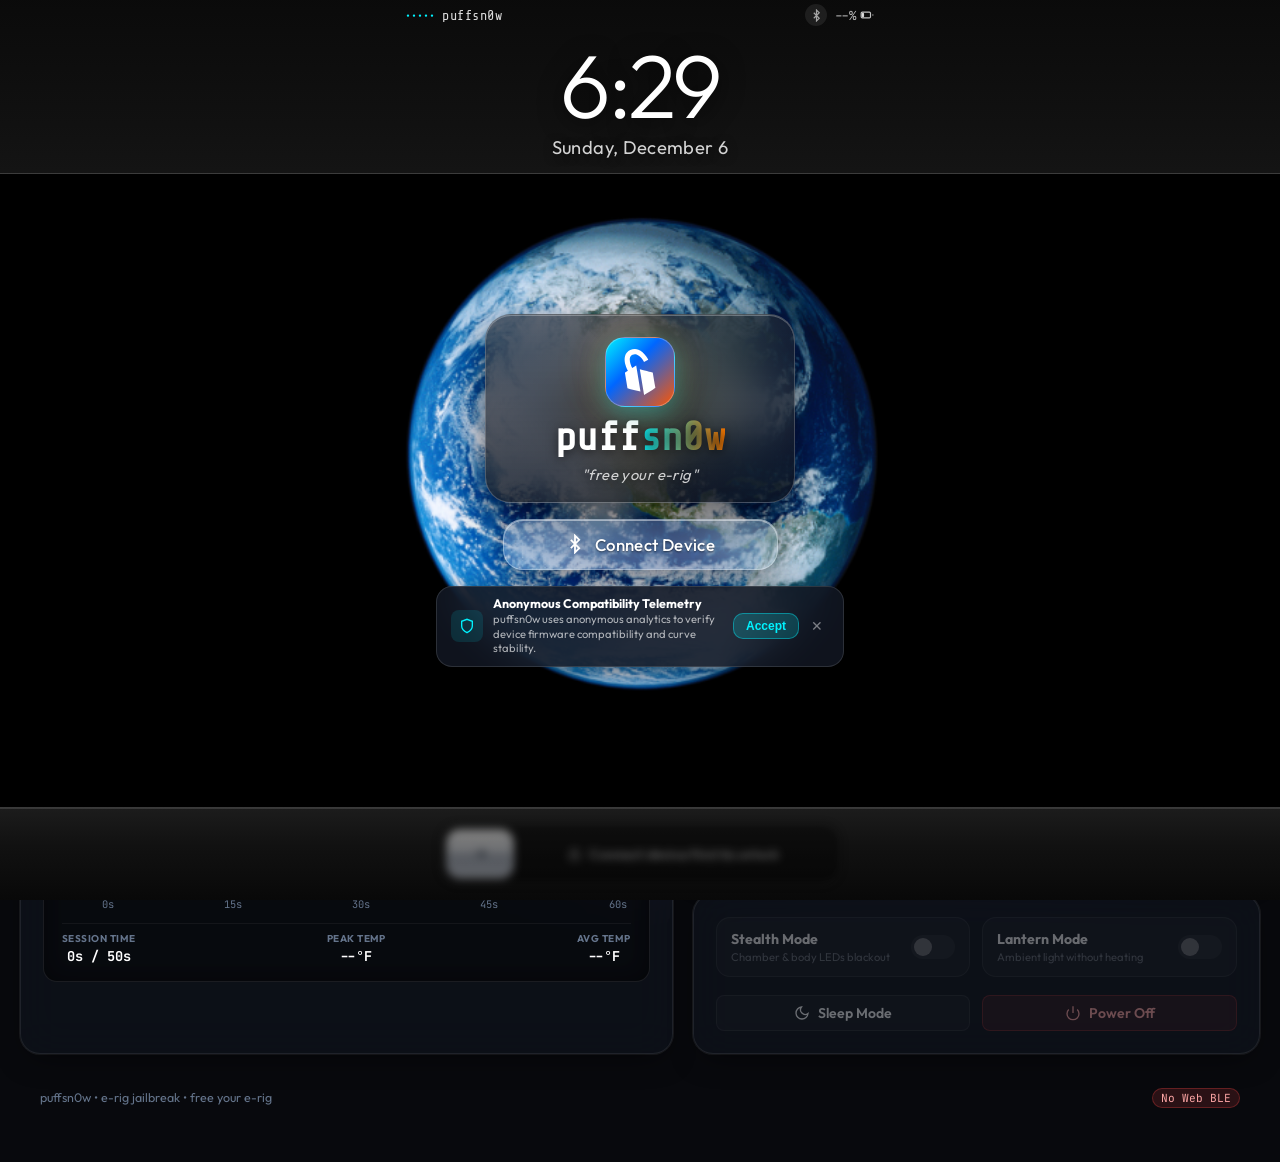
==== commit 2dc5158a: "feat: rebrand to puffsn0w and add interactive iPod-style lockscreen interface" ====
--- a/static-site/index.html
+++ b/static-site/index.html
@@ -3,25 +3,38 @@
 <head>
   <meta charset="UTF-8">
   <meta name="viewport" content="width=device-width, initial-scale=1.0, maximum-scale=1.0, user-scalable=no, viewport-fit=cover">
-  <title>Puff Studio — Mobile Web Bluetooth Controller &amp; Heat Curve Studio</title>
-  <meta name="description" content="Standalone web controller, real-time Web Bluetooth Low Energy HUD, and dynamic heat curve studio for Puff Peak Pro and Proxy devices.">
+  <title>puffsn0w — free your e-rig</title>
+  <meta name="description" content="free your e-rig — jailbreak controller &amp; dynamic heat curve studio for Peak Pro and Proxy devices.">
+
+  <!-- Google tag (gtag.js) -->
+  <script async src="https://www.googletagmanager.com/gtag/js?id=G-4HJF59E8YR"></script>
+  <script>
+    window.dataLayer = window.dataLayer || [];
+    function gtag(){dataLayer.push(arguments);}
+    gtag('js', new Date());
+
+    gtag('config', 'G-4HJF59E8YR');
+  </script>
 
   <!-- Mobile PWA & Apple Web App Meta -->
   <meta name="apple-mobile-web-app-capable" content="yes">
   <meta name="apple-mobile-web-app-status-bar-style" content="black-translucent">
-  <meta name="apple-mobile-web-app-title" content="Puff Studio">
+  <meta name="apple-mobile-web-app-title" content="puffsn0w">
   <meta name="theme-color" content="#08090d">
   <!-- Path Browser (iOS) Web Bluetooth permission trigger -->
   <meta name="path-bluetooth" content="true">
   <link rel="manifest" href="./manifest.json">
-  <link rel="icon" type="image/svg+xml" href="./icons/icon.svg">
-  <link rel="apple-touch-icon" href="./icons/icon.svg">
-
-  <!-- Google Fonts -->
+  <link rel="icon" type="image/x-icon" href="./icons/favicon.ico">
+  <link rel="icon" type="image/png" sizes="32x32" href="./icons/favicon-32x32.png">
+  <link rel="icon" type="image/png" sizes="16x16" href="./icons/favicon-16x16.png">
+  <link rel="icon" type="image/svg+xml" href="./icons/puffsn0w-icon.svg">
+  <link rel="apple-touch-icon" sizes="180x180" href="./icons/apple-touch-icon.png">
+
+  <!-- Google Fonts: JetBrains Mono, Outfit & Share Tech Mono for Jailbreak Terminal aesthetic -->
   <link rel="preconnect" href="https://fonts.googleapis.com">
   <link rel="preconnect" href="https://fonts.gstatic.com" crossorigin>
-  <link href="https://fonts.googleapis.com/css2?family=JetBrains+Mono:wght@400;500;600;700&family=Outfit:wght@300;400;500;600;700;800&display=swap" rel="stylesheet">
-  <link rel="stylesheet" href="./styles.css?v=3.1">
+  <link href="https://fonts.googleapis.com/css2?family=JetBrains+Mono:wght@400;500;600;700&family=Outfit:wght@300;400;500;600;700;800&family=Share+Tech+Mono&display=swap" rel="stylesheet">
+  <link rel="stylesheet" href="./styles.css?v=4.1">
 </head>
 <body class="theme-dark">
   <!-- Ambient background glow layers -->
@@ -45,18 +58,118 @@
     </div>
   </div>
 
+  <!-- ========================================================================= -->
+  <!-- puffsn0w Classic iPod Touch "Slide to Unlock" Lockscreen Home Page        -->
+  <!-- ========================================================================= -->
+  <section id="lockscreen" class="lockscreen-overlay" aria-label="puffsn0w Lock Screen">
+    <!-- Top Header Bar with dark grey transparent background & border -->
+    <div class="lockscreen-top-bar">
+      <!-- Top Status Bar -->
+      <div class="lockscreen-status-bar">
+        <div class="status-carrier">
+          <span class="carrier-dots">•••••</span>
+          <span class="carrier-name">puffsn0w</span>
+        </div>
+        <div class="status-icons">
+          <span id="lockscreen-bt-badge" class="lockscreen-bt-badge" title="Web Bluetooth Status">
+            <svg viewBox="0 0 24 24" width="13" height="13" fill="none" stroke="currentColor" stroke-width="2.2"><path d="m7 7 10 10-5 5V2l5 5L7 17"/></svg>
+          </span>
+          <span id="lockscreen-battery-pill" class="lockscreen-battery-pill" title="Device Battery">
+            <span id="lockscreen-battery-val">--%</span>
+            <svg viewBox="0 0 24 24" width="14" height="14" fill="none" stroke="currentColor" stroke-width="2"><rect x="2" y="7" width="16" height="10" rx="2" ry="2"/><line x1="22" y1="11" x2="22" y2="13"/><rect id="lockscreen-battery-fill" x="4" y="9" width="0" height="6" rx="1" fill="currentColor"/></svg>
+          </span>
+        </div>
+      </div>
+
+      <!-- iPod Touch Big Digital Clock & Date -->
+      <div class="lockscreen-clock-section">
+        <div id="lockscreen-clock" class="lockscreen-clock">9:41</div>
+        <div id="lockscreen-date" class="lockscreen-date">Loading...</div>
+      </div>
+    </div>
+
+    <!-- Center Jailbreak & Connect Section (Disappears once connected) -->
+    <div id="lockscreen-center-section" class="lockscreen-center-section">
+      <div class="lockscreen-brand-box">
+        <div class="lockscreen-logo-halo"></div>
+        <div class="lockscreen-logo" aria-hidden="true">
+          <svg viewBox="0 0 378.51 565.57" width="46" height="46" fill="currentColor">
+            <path d="M346.42,288.44s-139.03-33.79-159.45-40.37l52.49,317.5c46.31-29.82,97.72-57.81,139.06-90.27-10.52-52.71-32.09-186.85-32.09-186.85Z"/>
+            <path d="M96.63,70.38c17.71-8.55,33.85-9.57,50.8-3.2,46.22,17.36,80.58,67.04,91.05,91.65l51.51-27.59c-.48-1.15-2.4-7.3-23.21-38-29.35-43.29-61.97-71.93-96.95-85.13-32.88-12.41-67.69-10.54-100.67,5.38C37.18,28.93,15.22,54.35,5.66,87-5.18,124.05-.43,169.85,19.79,223.13c6.79,17.9,14.21,33.58,20.2,45.24l-29.08,18.28-7.21,4.03,31.62,190.54c49.34,17.02,106.36,27.37,159.65,40.19l-52.49-317.5-48.86,30.72c-17.23-34.71-38.65-91.43-27.32-129.96,4.6-15.64,14.23-26.53,30.32-34.3Z"/>
+          </svg>
+        </div>
+        <h1 class="lockscreen-title terminal-brand">puff<span>sn0w</span></h1>
+        <p class="lockscreen-tagline">"free your e-rig"</p>
+      </div>
+
+      <!-- Connect Button & Actions Card -->
+      <div id="lockscreen-connect-card" class="lockscreen-connect-card">
+        <button id="lockscreen-connect-btn" class="lockscreen-btn-primary" title="Scan & Connect Puffco Device">
+          <svg class="btn-ble-icon" viewBox="0 0 24 24" width="20" height="20" fill="none" stroke="currentColor" stroke-width="2.2"><path d="m7 7 10 10-5 5V2l5 5L7 17"/></svg>
+          <span id="lockscreen-connect-label">Connect Device</span>
+        </button>
+      </div>
+
+      <!-- Unobtrusive Analytics Consent Modal (inobtrusive popup below connect button) -->
+      <div id="analytics-modal" class="analytics-popup">
+        <div class="analytics-popup-inner">
+          <div class="analytics-popup-icon" aria-hidden="true">
+            <svg viewBox="0 0 24 24" width="16" height="16" fill="none" stroke="currentColor" stroke-width="2"><path d="M12 22s8-4 8-10V5l-8-3-8 3v7c0 6 8 10 8 10z"/></svg>
+          </div>
+          <div class="analytics-popup-text">
+            <span class="analytics-title">Anonymous Compatibility Telemetry</span>
+            <span class="analytics-desc">puffsn0w uses anonymous analytics to verify device firmware compatibility and curve stability.</span>
+          </div>
+          <div class="analytics-popup-actions">
+            <button id="analytics-accept-btn" class="analytics-btn-accept">Accept</button>
+            <button id="analytics-dismiss-btn" class="analytics-btn-dismiss" aria-label="Dismiss analytics popup">✕</button>
+          </div>
+        </div>
+      </div>
+    </div>
+
+    <!-- iPod Touch Classic Slide to Unlock Slider Bottom Bar with dark grey transparent background -->
+    <div class="lockscreen-bottom-bar">
+      <div class="slider-container">
+        <div id="lockscreen-slider-track" class="slide-to-unlock-track slider-locked">
+          <!-- Locked hint overlay (blurred initially until device connects) -->
+          <div id="slider-locked-hint" class="slider-locked-hint">
+            <svg viewBox="0 0 24 24" width="13" height="13" fill="none" stroke="currentColor" stroke-width="2.2"><rect x="3" y="11" width="18" height="11" rx="2" ry="2"/><path d="M7 11V7a5 5 0 0 1 10 0v4"/></svg>
+            <span id="slider-locked-text">Connect device first to unlock</span>
+          </div>
+
+          <!-- Shimmering text (active once connected) -->
+          <div id="slide-shimmer-label" class="slide-shimmer-text">
+            <span>slide to unlock</span>
+          </div>
+
+          <!-- Skeuomorphic iPod Slider Thumb -->
+          <div id="lockscreen-slider-thumb" class="slide-thumb" role="slider" aria-label="Slide to unlock" tabindex="0">
+            <div class="thumb-inner-gloss"></div>
+            <svg class="thumb-chevron" viewBox="0 0 24 24" width="22" height="22" fill="currentColor">
+              <path d="M5 13h9.17l-3.58 3.59L12 18l6-6-6-6-1.41 1.41L14.17 11H5v2z"/>
+            </svg>
+          </div>
+        </div>
+      </div>
+    </div>
+  </section>
+
+  <!-- ========================================================================= -->
+  <!-- Main Application Dashboard Layout                                         -->
+  <!-- ========================================================================= -->
   <div class="app-layout">
     <!-- Header / Navbar -->
     <header class="app-header">
       <div class="brand-section">
         <div class="brand-logo" aria-hidden="true">
-          <svg viewBox="0 0 24 24" width="28" height="28" fill="none" stroke="currentColor" stroke-width="2" stroke-linecap="round" stroke-linejoin="round">
-            <path d="M8.5 14.5A2.5 2.5 0 0 0 11 12c0-1.38-.5-2-1-3-1.072-2.143-.224-4.054 2-6 .5 2.5 2 4.9 4 6.5 2 1.6 3 3.5 3 5.5a7 7 0 1 1-14 0c0-1.153.433-2.294 1-3a2.5 2.5 0 0 0 2.5 2.5z"/>
+          <svg viewBox="0 0 378.51 565.57" width="24" height="24" fill="currentColor">
+            <path d="M346.42,288.44s-139.03-33.79-159.45-40.37l52.49,317.5c46.31-29.82,97.72-57.81,139.06-90.27-10.52-52.71-32.09-186.85-32.09-186.85Z"/>
+            <path d="M96.63,70.38c17.71-8.55,33.85-9.57,50.8-3.2,46.22,17.36,80.58,67.04,91.05,91.65l51.51-27.59c-.48-1.15-2.4-7.3-23.21-38-29.35-43.29-61.97-71.93-96.95-85.13-32.88-12.41-67.69-10.54-100.67,5.38C37.18,28.93,15.22,54.35,5.66,87-5.18,124.05-.43,169.85,19.79,223.13c6.79,17.9,14.21,33.58,20.2,45.24l-29.08,18.28-7.21,4.03,31.62,190.54c49.34,17.02,106.36,27.37,159.65,40.19l-52.49-317.5-48.86,30.72c-17.23-34.71-38.65-91.43-27.32-129.96,4.6-15.64,14.23-26.53,30.32-34.3Z"/>
           </svg>
         </div>
         <div>
-          <h1 class="brand-title">PUFF <span>STUDIO</span></h1>
-          <span class="brand-sub">Web Bluetooth &amp; Curve Engine</span>
+          <h1 class="brand-title terminal-brand">puff<span>sn0w</span></h1>
         </div>
       </div>
 
@@ -102,6 +215,9 @@
               <line x1="12" y1="16" x2="12" y2="12"></line>
               <line x1="12" y1="8" x2="12.01" y2="8"></line>
             </svg>
+          </button>
+          <button id="lock-screen-btn" class="btn-icon header-lock-btn" title="Lock Screen" aria-label="Return to Lock Screen">
+            <svg viewBox="0 0 24 24" width="18" height="18" fill="none" stroke="currentColor" stroke-width="2"><rect x="3" y="11" width="18" height="11" rx="2" ry="2"/><path d="M7 11V7a5 5 0 0 1 10 0v4"/></svg>
           </button>
         </div>
       </div>
@@ -810,16 +926,16 @@
 
     <!-- Footer -->
     <footer class="app-footer">
-      <div>Puff Studio • Standalone Web BLE Controller &amp; Curve Engine</div>
+      <div>puffsn0w • e-rig jailbreak • free your e-rig</div>
       <div id="bt-indicator" class="ws-pill ws-connected">Web BLE Ready</div>
     </footer>
   </div>
 
   <!-- Application Logic Modules -->
-  <script src="./curves-data.js?v=3.1"></script>
-  <script src="./puffco-ble.js?v=3.1"></script>
-  <script src="./simulator.js?v=3.1"></script>
-  <script src="./curve-governor.js?v=3.1"></script>
-  <script src="./app.js?v=3.1"></script>
+  <script src="./curves-data.js?v=4.0"></script>
+  <script src="./puffco-ble.js?v=4.0"></script>
+  <script src="./simulator.js?v=4.0"></script>
+  <script src="./curve-governor.js?v=4.0"></script>
+  <script src="./app.js?v=4.0"></script>
 </body>
 </html>
--- a/static-site/styles.css
+++ b/static-site/styles.css
@@ -1,5 +1,5 @@
 /* ==========================================================================
-   Puff Studio — Premium Dark Cyber Glassmorphism Design System
+   puffsn0w — Premium Dark Cyber Glassmorphism Design System
    ========================================================================== */
 
 :root {
@@ -143,24 +143,33 @@
 }
 
 .brand-title {
-  font-size: 1.2rem;
+  font-size: 1.25rem;
   font-weight: 800;
-  letter-spacing: 0.05em;
+  letter-spacing: -0.01em;
   color: #fff;
   line-height: 1.1;
 }
 
-.brand-title span {
-  background: linear-gradient(90deg, #ff9900, #ff4500);
+.brand-title.terminal-brand,
+.terminal-brand {
+  font-family: 'Share Tech Mono', 'JetBrains Mono', ui-monospace, monospace;
+  letter-spacing: -0.02em;
+  text-shadow: 0 0 16px rgba(0, 242, 254, 0.35);
+}
+
+.brand-title span,
+.terminal-brand span {
+  background: linear-gradient(90deg, #00f2fe 0%, #ff7a00 100%);
   -webkit-background-clip: text;
   -webkit-text-fill-color: transparent;
+  font-weight: 700;
 }
 
 .brand-sub {
   font-size: 0.72rem;
   color: var(--text-muted);
   font-weight: 500;
-  letter-spacing: 0.04em;
+  letter-spacing: 0.05em;
   text-transform: uppercase;
 }
 
@@ -2907,3 +2916,617 @@
   min-width: 140px;
 }
 
+/* ==========================================================================
+   puffsn0w — iPod Touch Classic "Slide to Unlock" Lockscreen & Jailbreak Styles
+   ========================================================================== */
+
+/* Lockscreen Fullscreen Overlay */
+.lockscreen-overlay {
+  position: fixed;
+  inset: 0;
+  z-index: 99999;
+  background-color: #000000;
+  background-image: url('./earth-wallpaper.png');
+  background-position: center center;
+  background-repeat: no-repeat;
+  background-size: cover;
+  display: flex;
+  flex-direction: column;
+  justify-content: space-between;
+  align-items: center;
+  padding: 0;
+  overflow: hidden;
+  transition: transform 0.65s cubic-bezier(0.16, 1, 0.3, 1), opacity 0.5s ease;
+  will-change: transform, opacity;
+}
+
+@media (max-width: 640px) {
+  .lockscreen-overlay {
+    background-size: min(880px, 220vw) auto;
+  }
+}
+
+.lockscreen-overlay.unlocked {
+  transform: translateY(-100%);
+  opacity: 0;
+  pointer-events: none;
+}
+
+/* Top Header Bar with dark grey transparent background & bottom border */
+.lockscreen-top-bar {
+  width: 100%;
+  background: linear-gradient(180deg, rgba(14, 14, 14, 0.74) 0%, rgba(28, 28, 28, 0.6) 70%, rgba(42, 42, 42, 0.48) 100%);
+  backdrop-filter: blur(16px);
+  -webkit-backdrop-filter: blur(16px);
+  border-bottom: 1px solid rgba(255, 255, 255, 0.2);
+  box-shadow: 0 4px 20px rgba(0, 0, 0, 0.65);
+  padding: env(safe-area-inset-top, 8px) 16px 14px 16px;
+  display: flex;
+  flex-direction: column;
+  align-items: center;
+  flex-shrink: 0;
+  box-sizing: border-box;
+}
+
+/* Top Status Bar */
+.lockscreen-status-bar {
+  display: flex;
+  justify-content: space-between;
+  align-items: center;
+  width: 100%;
+  max-width: 480px;
+  padding: 4px 6px;
+  font-size: 0.8rem;
+  color: rgba(255, 255, 255, 0.7);
+  user-select: none;
+}
+
+.status-carrier {
+  display: flex;
+  align-items: center;
+  gap: 6px;
+}
+
+.carrier-dots {
+  letter-spacing: 2px;
+  font-size: 0.75rem;
+  color: #00f2fe;
+}
+
+.carrier-name {
+  font-family: 'Share Tech Mono', monospace;
+  font-size: 0.85rem;
+  color: rgba(255, 255, 255, 0.85);
+  letter-spacing: 0.04em;
+}
+
+.status-icons {
+  display: flex;
+  align-items: center;
+  gap: 8px;
+}
+
+.lockscreen-bt-badge {
+  display: inline-flex;
+  align-items: center;
+  justify-content: center;
+  width: 22px;
+  height: 22px;
+  border-radius: 50%;
+  background: rgba(255, 255, 255, 0.08);
+  color: rgba(255, 255, 255, 0.6);
+  transition: all 0.3s ease;
+}
+
+.lockscreen-bt-badge.connected {
+  background: rgba(0, 242, 254, 0.2);
+  color: #00f2fe;
+  box-shadow: 0 0 10px rgba(0, 242, 254, 0.5);
+}
+
+.lockscreen-battery-pill {
+  display: inline-flex;
+  align-items: center;
+  gap: 4px;
+  font-family: 'JetBrains Mono', monospace;
+  font-size: 0.78rem;
+  color: rgba(255, 255, 255, 0.75);
+}
+
+/* Digital Clock & Date */
+.lockscreen-clock-section {
+  display: flex;
+  flex-direction: column;
+  align-items: center;
+  margin-top: 10px;
+  user-select: none;
+}
+
+.lockscreen-clock {
+  font-family: 'Outfit', -apple-system, BlinkMacSystemFont, sans-serif;
+  font-size: clamp(3.8rem, 14vw, 5.6rem);
+  font-weight: 300;
+  letter-spacing: -0.04em;
+  color: #ffffff;
+  line-height: 1;
+  text-shadow: 0 4px 24px rgba(0, 0, 0, 0.75);
+}
+
+.lockscreen-date {
+  font-size: clamp(0.95rem, 3.4vw, 1.15rem);
+  font-weight: 400;
+  color: rgba(255, 255, 255, 0.82);
+  letter-spacing: 0.02em;
+  margin-top: 6px;
+  text-shadow: 0 2px 10px rgba(0, 0, 0, 0.5);
+}
+
+/* Center Jailbreak & Connect Section */
+.lockscreen-center-section {
+  display: flex;
+  flex-direction: column;
+  align-items: center;
+  gap: 16px;
+  margin: auto 0;
+  width: 100%;
+  max-width: 440px;
+  padding: 12px 16px;
+  box-sizing: border-box;
+}
+
+.lockscreen-brand-box {
+  display: flex;
+  flex-direction: column;
+  align-items: center;
+  text-align: center;
+  position: relative;
+  width: 100%;
+  max-width: 310px;
+  padding: 22px 24px 18px 24px;
+  background: linear-gradient(180deg, rgba(28, 30, 38, 0.62) 0%, rgba(12, 14, 20, 0.74) 100%);
+  backdrop-filter: blur(24px);
+  -webkit-backdrop-filter: blur(24px);
+  border: 1px solid rgba(255, 255, 255, 0.2);
+  border-radius: 26px;
+  box-shadow: 0 16px 40px rgba(0, 0, 0, 0.65), inset 0 1px 0 rgba(255, 255, 255, 0.28);
+  box-sizing: border-box;
+}
+
+.lockscreen-logo-halo {
+  position: absolute;
+  top: 0;
+  left: 50%;
+  transform: translateX(-50%);
+  width: 100px;
+  height: 100px;
+  background: radial-gradient(circle, rgba(0, 242, 254, 0.25) 0%, rgba(255, 122, 0, 0.15) 50%, transparent 70%);
+  filter: blur(20px);
+  pointer-events: none;
+}
+
+.lockscreen-logo {
+  position: relative;
+  width: 70px;
+  height: 70px;
+  border-radius: 20px;
+  background: linear-gradient(135deg, #00f2fe 0%, #0066ff 40%, #ff5500 100%);
+  display: flex;
+  align-items: center;
+  justify-content: center;
+  color: #fff;
+  box-shadow: 0 8px 24px rgba(0, 242, 254, 0.35), 0 0 35px rgba(255, 85, 0, 0.2);
+  border: 1px solid rgba(255, 255, 255, 0.28);
+  margin-bottom: 8px;
+}
+
+.lockscreen-title {
+  font-size: clamp(2rem, 6.5vw, 2.5rem);
+  font-weight: 700;
+  letter-spacing: -0.02em;
+  color: #ffffff;
+  line-height: 1.05;
+  margin: 2px 0 0 0;
+  text-shadow: 0 2px 12px rgba(0, 0, 0, 0.6);
+}
+
+.lockscreen-tagline {
+  font-size: 0.92rem;
+  font-style: italic;
+  color: rgba(255, 255, 255, 0.78);
+  letter-spacing: 0.03em;
+  margin: 6px 0 0 0;
+  text-shadow: 0 1px 8px rgba(0, 0, 0, 0.5);
+}
+
+/* Connect Card & Button (iOS Glassmorphism) */
+.lockscreen-connect-card {
+  display: flex;
+  flex-direction: column;
+  align-items: center;
+  width: 100%;
+  transition: opacity 0.45s cubic-bezier(0.16, 1, 0.3, 1), transform 0.45s cubic-bezier(0.16, 1, 0.3, 1), max-height 0.45s ease, margin 0.45s ease;
+  max-height: 80px;
+}
+
+.lockscreen-connect-card.connected-hidden {
+  opacity: 0;
+  visibility: hidden;
+  pointer-events: none;
+  transform: scale(0.9);
+  max-height: 0;
+  margin: 0;
+  overflow: hidden;
+}
+
+.lockscreen-btn-primary {
+  display: inline-flex;
+  align-items: center;
+  justify-content: center;
+  gap: 10px;
+  width: 100%;
+  max-width: 275px;
+  padding: 14px 28px;
+  background: rgba(255, 255, 255, 0.12);
+  backdrop-filter: blur(24px);
+  -webkit-backdrop-filter: blur(24px);
+  color: #ffffff;
+  font-family: -apple-system, BlinkMacSystemFont, 'Outfit', sans-serif;
+  font-size: 1.05rem;
+  font-weight: 500;
+  letter-spacing: 0.02em;
+  border: 1px solid rgba(255, 255, 255, 0.32);
+  border-radius: 20px;
+  cursor: pointer;
+  box-shadow: 0 8px 32px rgba(0, 0, 0, 0.5), inset 0 1px 0 rgba(255, 255, 255, 0.45);
+  transition: all 0.25s cubic-bezier(0.16, 1, 0.3, 1);
+  text-shadow: 0 1px 2px rgba(0, 0, 0, 0.5);
+}
+
+.lockscreen-btn-primary:hover {
+  background: rgba(255, 255, 255, 0.22);
+  border-color: rgba(255, 255, 255, 0.55);
+  box-shadow: 0 10px 36px rgba(0, 0, 0, 0.65), inset 0 1px 0 rgba(255, 255, 255, 0.65);
+  transform: translateY(-2px);
+}
+
+.lockscreen-btn-primary:active {
+  transform: scale(0.98);
+  background: rgba(255, 255, 255, 0.16);
+}
+
+.lockscreen-btn-primary.connected {
+  background: rgba(16, 185, 129, 0.25);
+  border-color: rgba(16, 185, 129, 0.6);
+  box-shadow: 0 6px 24px rgba(16, 185, 129, 0.45), inset 0 1px 0 rgba(255, 255, 255, 0.5);
+}
+
+.lockscreen-btn-primary:disabled {
+  opacity: 0.7;
+  cursor: not-allowed;
+  transform: none;
+}
+
+.lockscreen-sublinks {
+  display: flex;
+  align-items: center;
+  gap: 10px;
+}
+
+.lockscreen-link-btn {
+  background: none;
+  border: none;
+  color: rgba(255, 255, 255, 0.6);
+  font-size: 0.82rem;
+  cursor: pointer;
+  padding: 2px 4px;
+  text-decoration: underline;
+  text-underline-offset: 3px;
+  transition: color 0.2s ease;
+}
+
+.lockscreen-link-btn:hover {
+  color: #00f2fe;
+}
+
+.sublink-dot {
+  color: rgba(255, 255, 255, 0.3);
+  font-size: 0.75rem;
+}
+
+.lockscreen-status-indicator {
+  display: flex;
+  align-items: center;
+  gap: 8px;
+  font-size: 0.82rem;
+  color: rgba(255, 255, 255, 0.75);
+  margin-top: 2px;
+}
+
+.status-pulse-dot {
+  width: 8px;
+  height: 8px;
+  border-radius: 50%;
+  background: #ffaa00;
+  box-shadow: 0 0 8px #ffaa00;
+  animation: lockscreenPulse 1.8s infinite;
+}
+
+.lockscreen-status-indicator.status-connected .status-pulse-dot {
+  background: #10b981;
+  box-shadow: 0 0 10px #10b981;
+}
+
+@keyframes lockscreenPulse {
+  0%, 100% { transform: scale(0.9); opacity: 0.7; }
+  50% { transform: scale(1.3); opacity: 1; }
+}
+
+/* Unobtrusive Analytics Consent Popup */
+.analytics-popup {
+  width: 100%;
+  max-width: 420px;
+  background: rgba(18, 22, 34, 0.88);
+  backdrop-filter: blur(20px);
+  -webkit-backdrop-filter: blur(20px);
+  border: 1px solid rgba(255, 255, 255, 0.12);
+  border-radius: 16px;
+  padding: 10px 14px;
+  box-shadow: 0 8px 30px rgba(0, 0, 0, 0.55);
+  transition: opacity 0.3s ease, transform 0.3s ease;
+}
+
+.analytics-popup.hidden {
+  display: none;
+  opacity: 0;
+  pointer-events: none;
+}
+
+.analytics-popup-inner {
+  display: flex;
+  align-items: center;
+  gap: 10px;
+}
+
+.analytics-popup-icon {
+  width: 32px;
+  height: 32px;
+  border-radius: 8px;
+  background: rgba(0, 242, 254, 0.12);
+  color: #00f2fe;
+  display: flex;
+  align-items: center;
+  justify-content: center;
+  flex-shrink: 0;
+}
+
+.analytics-popup-text {
+  display: flex;
+  flex-direction: column;
+  flex: 1;
+  min-width: 0;
+}
+
+.analytics-title {
+  font-size: 0.78rem;
+  font-weight: 700;
+  color: #ffffff;
+  line-height: 1.2;
+}
+
+.analytics-desc {
+  font-size: 0.7rem;
+  color: rgba(255, 255, 255, 0.65);
+  line-height: 1.3;
+  white-space: normal;
+}
+
+.analytics-popup-actions {
+  display: flex;
+  align-items: center;
+  gap: 6px;
+  flex-shrink: 0;
+}
+
+.analytics-btn-accept {
+  padding: 5px 12px;
+  border-radius: 10px;
+  background: rgba(0, 242, 254, 0.18);
+  color: #00f2fe;
+  border: 1px solid rgba(0, 242, 254, 0.4);
+  font-size: 0.75rem;
+  font-weight: 600;
+  cursor: pointer;
+  transition: all 0.2s ease;
+}
+
+.analytics-btn-accept:hover {
+  background: rgba(0, 242, 254, 0.32);
+  color: #ffffff;
+}
+
+.analytics-btn-dismiss {
+  background: none;
+  border: none;
+  color: rgba(255, 255, 255, 0.45);
+  font-size: 0.9rem;
+  cursor: pointer;
+  padding: 4px 6px;
+  line-height: 1;
+  transition: color 0.2s ease;
+}
+
+.analytics-btn-dismiss:hover {
+  color: rgba(255, 255, 255, 0.9);
+}
+
+/* iPod Touch Classic "Slide to Unlock" Slider Bottom Bar */
+.lockscreen-bottom-bar {
+  width: 100%;
+  background: linear-gradient(180deg, rgba(48, 48, 48, 0.58) 0%, rgba(24, 24, 24, 0.72) 40%, rgba(10, 10, 10, 0.86) 100%);
+  backdrop-filter: blur(16px);
+  -webkit-backdrop-filter: blur(16px);
+  border-top: 1px solid rgba(255, 255, 255, 0.2);
+  box-shadow: 0 -4px 20px rgba(0, 0, 0, 0.5), inset 0 1px 0 rgba(255, 255, 255, 0.12);
+  display: flex;
+  justify-content: center;
+  align-items: center;
+  padding: 16px 20px calc(16px + env(safe-area-inset-bottom, 14px)) 20px;
+  flex-shrink: 0;
+  box-sizing: border-box;
+}
+
+.slider-container {
+  width: 100%;
+  max-width: 400px;
+}
+
+.slide-to-unlock-track {
+  position: relative;
+  width: 100%;
+  height: 60px;
+  border-radius: 18px;
+  background: rgba(0, 0, 0, 0.78);
+  border: 1px solid rgba(255, 255, 255, 0.12);
+  box-shadow: inset 0 3px 8px rgba(0, 0, 0, 0.9), 0 1px 0 rgba(255, 255, 255, 0.12);
+  display: flex;
+  align-items: center;
+  overflow: hidden;
+  user-select: none;
+  touch-action: none;
+  transition: filter 0.45s ease, opacity 0.45s ease, border-color 0.45s ease, box-shadow 0.45s ease;
+}
+
+/* Locked & Blurred Initial State */
+.slide-to-unlock-track.slider-locked {
+  filter: blur(4px);
+  opacity: 0.45;
+  pointer-events: none;
+}
+
+.slide-to-unlock-track:not(.slider-locked) {
+  border-color: rgba(255, 255, 255, 0.2);
+  box-shadow: inset 0 3px 8px rgba(0, 0, 0, 0.9), 0 0 16px rgba(255, 255, 255, 0.15);
+}
+
+.slider-locked-hint {
+  position: absolute;
+  top: 0;
+  bottom: 0;
+  left: 73px;
+  right: 5px;
+  display: flex;
+  align-items: center;
+  justify-content: center;
+  gap: 8px;
+  font-size: 0.85rem;
+  font-weight: 600;
+  color: rgba(255, 255, 255, 0.75);
+  letter-spacing: 0.02em;
+  z-index: 8;
+  pointer-events: none;
+  transition: opacity 0.3s ease;
+}
+
+.slide-to-unlock-track:not(.slider-locked) .slider-locked-hint {
+  display: none;
+}
+
+/* Iconic Glowing Shimmer Text */
+.slide-shimmer-text {
+  position: absolute;
+  top: 0;
+  bottom: 0;
+  left: 73px;
+  right: 5px;
+  display: flex;
+  align-items: center;
+  justify-content: center;
+  font-family: -apple-system, BlinkMacSystemFont, 'Outfit', sans-serif;
+  font-size: 1.25rem;
+  font-weight: 400;
+  letter-spacing: 0.04em;
+  background: linear-gradient(90deg, rgba(140, 146, 160, 0.3) 0%, rgba(255, 255, 255, 0.98) 50%, rgba(140, 146, 160, 0.3) 100%);
+  background-size: 200% 100%;
+  -webkit-background-clip: text;
+  -webkit-text-fill-color: transparent;
+  animation: slideShimmer 2.2s infinite linear;
+  pointer-events: none;
+  transition: opacity 0.15s ease;
+}
+
+.slide-to-unlock-track.slider-locked .slide-shimmer-text {
+  animation: none;
+  opacity: 0.2;
+}
+
+@keyframes slideShimmer {
+  0% {
+    background-position: -200% 0;
+  }
+  100% {
+    background-position: 200% 0;
+  }
+}
+
+/* Skeuomorphic iPod Slider Thumb */
+.slide-thumb {
+  position: absolute;
+  left: 5px;
+  width: 68px;
+  height: 50px;
+  border-radius: 14px;
+  background: linear-gradient(180deg, #f8f9fa 0%, #d8dde6 48%, #aab2c0 52%, #c9d0dc 100%);
+  box-shadow: 0 3px 8px rgba(0, 0, 0, 0.6), inset 0 1.5px 1px #ffffff, inset 0 -1.5px 2px rgba(0, 0, 0, 0.35);
+  border: 1px solid rgba(255, 255, 255, 0.5);
+  display: flex;
+  align-items: center;
+  justify-content: center;
+  cursor: grab;
+  z-index: 10;
+  touch-action: none;
+  will-change: transform;
+  transition: transform 0.05s linear;
+}
+
+.slide-thumb.dragging {
+  cursor: grabbing;
+  transition: none !important;
+}
+
+.slide-thumb.snapping {
+  transition: transform 0.35s cubic-bezier(0.175, 0.885, 0.32, 1.275) !important;
+}
+
+.thumb-inner-gloss {
+  position: absolute;
+  top: 2px;
+  left: 4px;
+  right: 4px;
+  height: 44%;
+  border-radius: 11px 11px 4px 4px;
+  background: linear-gradient(180deg, rgba(255, 255, 255, 0.85) 0%, rgba(255, 255, 255, 0.08) 100%);
+  pointer-events: none;
+}
+
+.thumb-chevron {
+  color: #334155;
+  filter: drop-shadow(0 1px 0 rgba(255, 255, 255, 0.85));
+  pointer-events: none;
+  margin-left: 2px;
+}
+
+.slide-to-unlock-track:not(.slider-locked) .slide-thumb {
+  border-color: rgba(0, 242, 254, 0.6);
+  box-shadow: 0 4px 14px rgba(0, 0, 0, 0.7), 0 0 16px rgba(0, 242, 254, 0.4), inset 0 1.5px 1px #ffffff;
+}
+
+/* Header Lock Button */
+.header-lock-btn {
+  color: var(--text-muted);
+  transition: color 0.2s ease, transform 0.2s ease;
+}
+
+.header-lock-btn:hover {
+  color: #00f2fe;
+  transform: scale(1.05);
+}
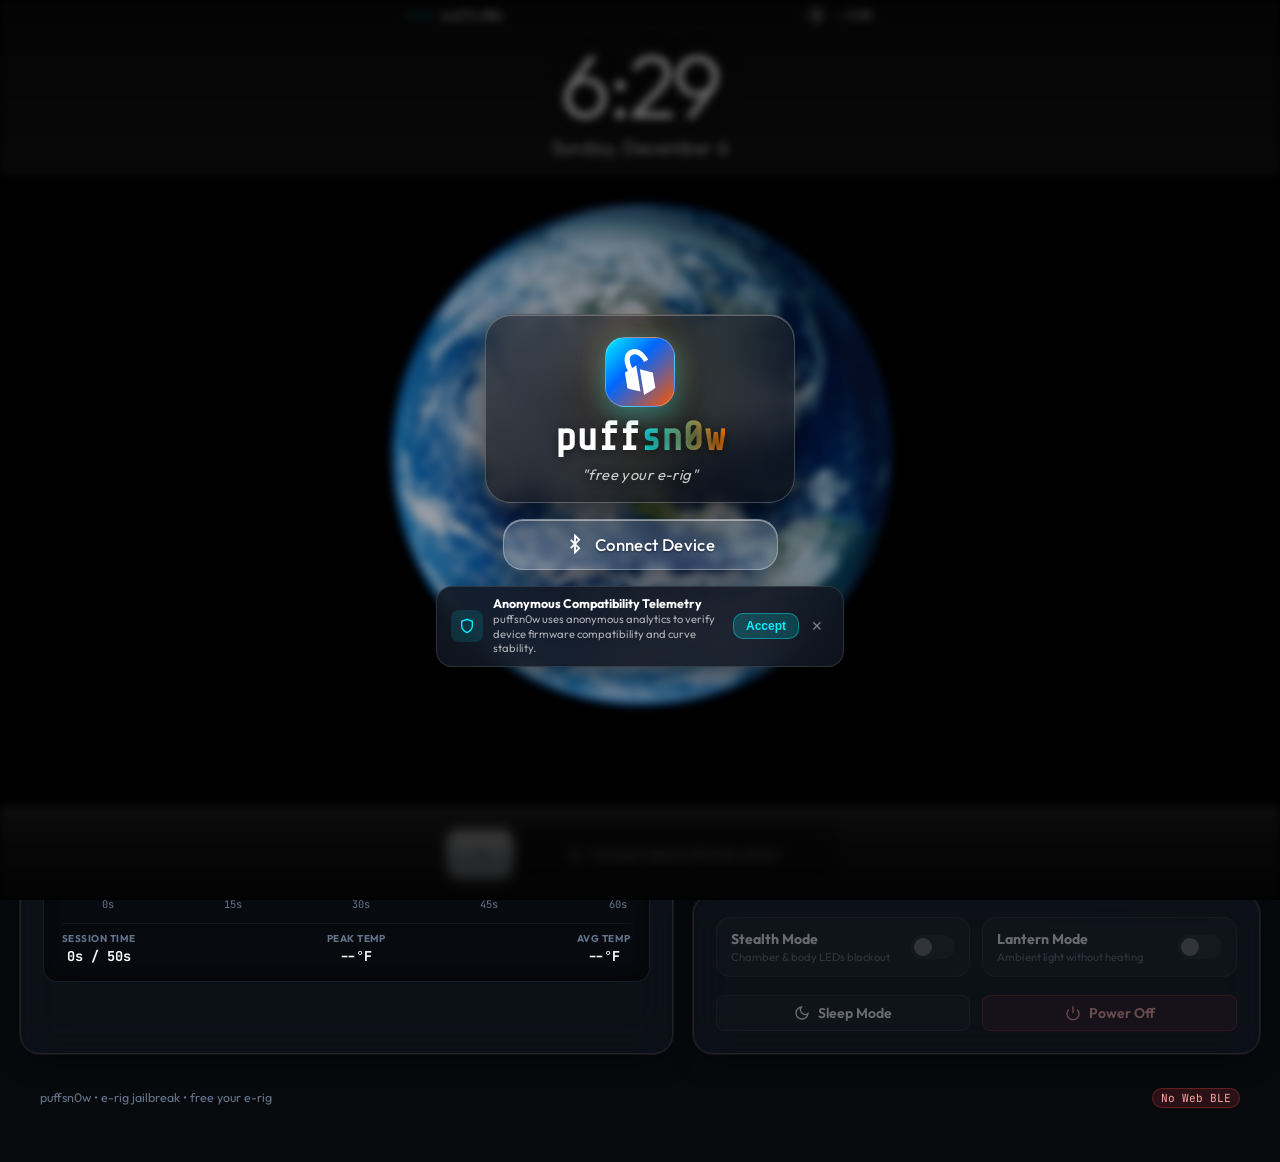
==== commit 1d434ace: "feat: add lockscreen blur effect and wallpaper styling for disconnected states" ====
--- a/static-site/index.html
+++ b/static-site/index.html
@@ -61,7 +61,10 @@
   <!-- ========================================================================= -->
   <!-- puffsn0w Classic iPod Touch "Slide to Unlock" Lockscreen Home Page        -->
   <!-- ========================================================================= -->
-  <section id="lockscreen" class="lockscreen-overlay" aria-label="puffsn0w Lock Screen">
+  <section id="lockscreen" class="lockscreen-overlay lockscreen-locked" aria-label="puffsn0w Lock Screen">
+    <!-- Fullscreen Earth Wallpaper Background (blurred while locked/disconnected) -->
+    <div id="lockscreen-wallpaper" class="lockscreen-wallpaper"></div>
+
     <!-- Top Header Bar with dark grey transparent background & border -->
     <div class="lockscreen-top-bar">
       <!-- Top Status Bar -->
--- a/static-site/styles.css
+++ b/static-site/styles.css
@@ -2926,22 +2926,33 @@
   inset: 0;
   z-index: 99999;
   background-color: #000000;
+  display: flex;
+  flex-direction: column;
+  justify-content: space-between;
+  align-items: center;
+  padding: 0;
+  overflow: hidden;
+  transition: transform 0.65s cubic-bezier(0.16, 1, 0.3, 1), opacity 0.5s ease;
+  will-change: transform, opacity;
+}
+
+/* Fullscreen Earth Wallpaper Container */
+.lockscreen-wallpaper {
+  position: absolute;
+  inset: -14px;
+  background-color: #000000;
   background-image: url('./earth-wallpaper.png');
   background-position: center center;
   background-repeat: no-repeat;
   background-size: cover;
-  display: flex;
-  flex-direction: column;
-  justify-content: space-between;
-  align-items: center;
-  padding: 0;
-  overflow: hidden;
-  transition: transform 0.65s cubic-bezier(0.16, 1, 0.3, 1), opacity 0.5s ease;
-  will-change: transform, opacity;
+  z-index: 0;
+  pointer-events: none;
+  transition: filter 0.5s cubic-bezier(0.16, 1, 0.3, 1), opacity 0.5s ease, transform 0.5s ease;
+  will-change: filter, transform, opacity;
 }
 
 @media (max-width: 640px) {
-  .lockscreen-overlay {
+  .lockscreen-wallpaper {
     background-size: min(880px, 220vw) auto;
   }
 }
@@ -2952,8 +2963,29 @@
   pointer-events: none;
 }
 
+/* Pre-Connect / Locked State: Apply blur(4px) to background, time, header, and bottom bar for UX clarity */
+.lockscreen-overlay.lockscreen-locked .lockscreen-wallpaper {
+  filter: blur(4px);
+  opacity: 0.65;
+  transform: scale(1.04);
+}
+
+.lockscreen-overlay.lockscreen-locked .lockscreen-top-bar {
+  filter: blur(4px);
+  opacity: 0.45;
+  pointer-events: none;
+}
+
+.lockscreen-overlay.lockscreen-locked .lockscreen-bottom-bar {
+  filter: blur(4px);
+  opacity: 0.45;
+  pointer-events: none;
+}
+
 /* Top Header Bar with dark grey transparent background & bottom border */
 .lockscreen-top-bar {
+  position: relative;
+  z-index: 2;
   width: 100%;
   background: linear-gradient(180deg, rgba(14, 14, 14, 0.74) 0%, rgba(28, 28, 28, 0.6) 70%, rgba(42, 42, 42, 0.48) 100%);
   backdrop-filter: blur(16px);
@@ -2966,6 +2998,8 @@
   align-items: center;
   flex-shrink: 0;
   box-sizing: border-box;
+  transition: filter 0.5s cubic-bezier(0.16, 1, 0.3, 1), opacity 0.5s ease;
+  will-change: filter, opacity;
 }
 
 /* Top Status Bar */
@@ -3063,6 +3097,8 @@
 
 /* Center Jailbreak & Connect Section */
 .lockscreen-center-section {
+  position: relative;
+  z-index: 3;
   display: flex;
   flex-direction: column;
   align-items: center;
@@ -3361,6 +3397,8 @@
 
 /* iPod Touch Classic "Slide to Unlock" Slider Bottom Bar */
 .lockscreen-bottom-bar {
+  position: relative;
+  z-index: 2;
   width: 100%;
   background: linear-gradient(180deg, rgba(48, 48, 48, 0.58) 0%, rgba(24, 24, 24, 0.72) 40%, rgba(10, 10, 10, 0.86) 100%);
   backdrop-filter: blur(16px);
@@ -3373,6 +3411,8 @@
   padding: 16px 20px calc(16px + env(safe-area-inset-bottom, 14px)) 20px;
   flex-shrink: 0;
   box-sizing: border-box;
+  transition: filter 0.5s cubic-bezier(0.16, 1, 0.3, 1), opacity 0.5s ease;
+  will-change: filter, opacity;
 }
 
 .slider-container {
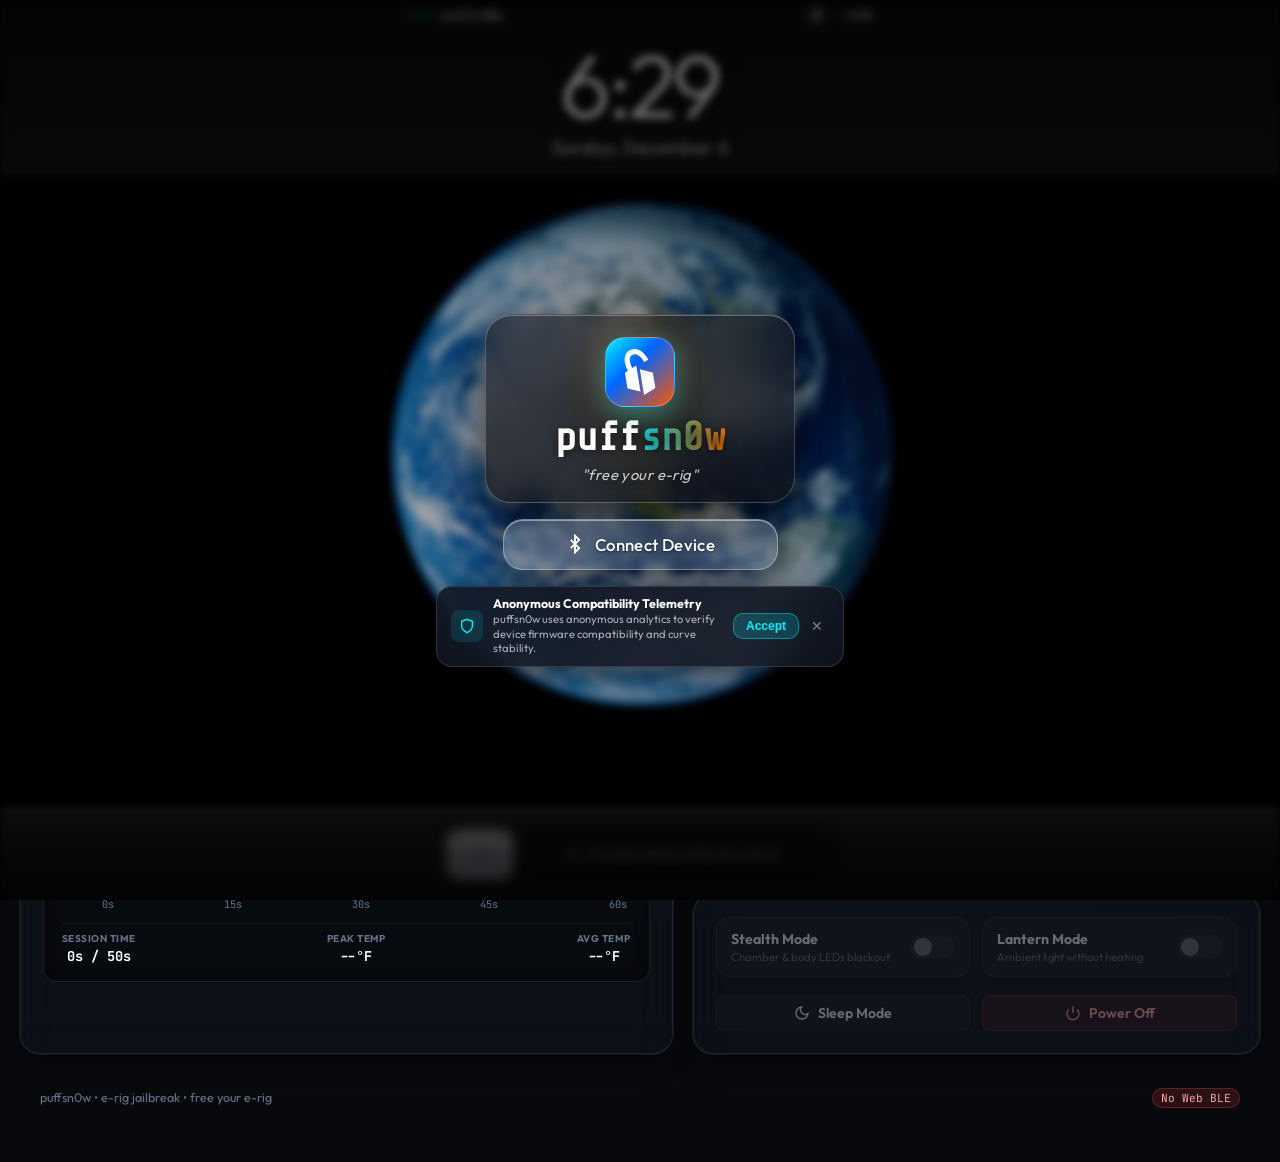
==== commit ad8e8a1e: "feat: add counter-scaled curve nodes with touch-friendly hit targets and live drag tooltips" ====
--- a/static-site/index.html
+++ b/static-site/index.html
@@ -369,7 +369,9 @@
                   <path id="lsg-trail-stroke" class="lsg-trail-stroke" d="" />
 
                   <!-- Live Playhead Dot -->
-                  <circle id="lsg-live-dot" class="lsg-live-dot hidden" cx="0" cy="0" r="5" />
+                  <g id="lsg-live-dot-group" class="hidden">
+                    <circle id="lsg-live-dot" class="lsg-live-dot" cx="0" cy="0" r="5" />
+                  </g>
                 </svg>
               </div>
             </div>
@@ -700,16 +702,32 @@
 
                 <!-- Playhead Indicator (Scrub Line) -->
                 <line id="curve-playhead-line" class="playhead-line hidden" x1="0" y1="0" x2="0" y2="360" />
-                <circle id="curve-playhead-dot" class="playhead-dot hidden" cx="0" cy="0" r="7" />
+                <g id="curve-playhead-dot-group" class="hidden">
+                  <circle id="curve-playhead-dot" class="playhead-dot" cx="0" cy="0" r="7" />
+                </g>
 
                 <!-- Keyframe Control Nodes Container -->
                 <g id="curve-points-layer"></g>
+
+                <!-- Live Drag Floating HUD Tooltip -->
+                <g id="curve-drag-tooltip" class="curve-drag-tooltip hidden" pointer-events="none">
+                  <g class="drag-tooltip-bubble">
+                    <rect class="drag-tooltip-bg" x="-52" y="-46" width="104" height="30" rx="8" />
+                    <polygon class="drag-tooltip-arrow" points="-6,-18 6,-18 0,-11" />
+                    <polygon class="drag-tooltip-arrow-flip hidden" points="-6,18 6,18 0,11" />
+                    <text class="drag-tooltip-text" x="0" y="-28" text-anchor="middle">
+                      <tspan class="drag-val-time">0s</tspan>
+                      <tspan class="drag-val-sep"> • </tspan>
+                      <tspan class="drag-val-temp">0°F</tspan>
+                    </text>
+                  </g>
+                </g>
               </svg>
 
               <div class="graph-hint">
-                <span class="hint-bullet">•</span> Tap / Click to add setpoints
-                <span class="hint-bullet">•</span> Drag nodes to adjust time &amp; temp
-                <span class="hint-bullet">•</span> Double-tap node to delete
+                <span class="hint-bullet">•</span> Snaps to 5s &amp; 5°
+                <span class="hint-bullet">•</span> Tap to add
+                <span class="hint-bullet">•</span> Double-tap to delete
               </div>
             </div>
           </div>
--- a/static-site/styles.css
+++ b/static-site/styles.css
@@ -1748,6 +1748,7 @@
   position: relative;
   overflow: hidden;
   box-shadow: inset 0 0 30px rgba(0, 0, 0, 0.7);
+  touch-action: none;
 }
 
 .curve-svg {
@@ -1755,6 +1756,7 @@
   height: 100%;
   cursor: crosshair;
   display: block;
+  touch-action: none;
 }
 
 .graph-grid-line {
@@ -1788,26 +1790,78 @@
   pointer-events: none;
 }
 
-/* Draggable Nodes */
+/* Draggable Nodes & Counter-Scaled Interactive Reticles */
+.curve-node-group {
+  cursor: grab;
+  touch-action: none;
+  user-select: none;
+}
+
+.curve-node-group:hover {
+  cursor: grab;
+}
+
+.curve-node-group:active,
+.curve-node-group.dragging {
+  cursor: grabbing;
+}
+
+/* Generous transparent hit target — ensures easy touch capture on mobile */
+.curve-node-hit {
+  cursor: grab;
+  touch-action: none;
+  fill: transparent;
+  pointer-events: all;
+}
+
+.curve-node-group:active .curve-node-hit,
+.curve-node-group.dragging .curve-node-hit {
+  cursor: grabbing;
+}
+
+/* Visual circular node ring */
 .curve-node {
-  cursor: grab;
-  transition: r 0.15s ease, stroke-width 0.15s ease;
-}
-
-.curve-node:hover {
-  r: 9;
+  fill: #11141e;
+  stroke: #ff7a00;
+  stroke-width: 3;
+  pointer-events: none;
+  transition: r 0.15s ease, stroke-width 0.15s ease, stroke 0.15s ease, fill 0.15s ease;
+  filter: drop-shadow(0 2px 6px rgba(0, 0, 0, 0.7)) drop-shadow(0 0 5px rgba(255, 122, 0, 0.5));
+}
+
+/* Center reticle dot */
+.curve-node-inner {
+  fill: #ff7a00;
+  pointer-events: none;
+  transition: fill 0.15s ease, r 0.15s ease;
+}
+
+/* Hover effect */
+.curve-node-group:hover .curve-node {
+  stroke: #ffa033;
+  stroke-width: 3.5;
+  filter: drop-shadow(0 0 10px rgba(255, 122, 0, 0.9));
+}
+
+.curve-node-group:hover .curve-node-inner {
+  fill: #ffffff;
+}
+
+/* Active / Dragging state */
+.curve-node-group:active .curve-node,
+.curve-node-group.dragging .curve-node {
+  stroke: var(--accent-cyan, #00f2fe) !important;
   stroke-width: 4;
-  filter: drop-shadow(0 0 8px #ff7a00);
-}
-
-.curve-node.dragging {
-  cursor: grabbing;
-  r: 10;
-  stroke-width: 5;
-  fill: #fff;
-}
-
-/* Playhead Needle */
+  fill: #0c1626;
+  filter: drop-shadow(0 0 12px rgba(0, 242, 254, 0.9));
+}
+
+.curve-node-group:active .curve-node-inner,
+.curve-node-group.dragging .curve-node-inner {
+  fill: var(--accent-cyan, #00f2fe) !important;
+}
+
+/* Playhead Needle & Reticle */
 .playhead-line {
   stroke: #ff9900;
   stroke-width: 2;
@@ -1822,6 +1876,58 @@
   stroke-width: 2.5;
   filter: drop-shadow(0 0 10px #ff9900);
   pointer-events: none;
+}
+
+/* Live Drag Floating Tooltip HUD */
+.curve-drag-tooltip {
+  pointer-events: none;
+  user-select: none;
+  transition: opacity 0.12s ease;
+  z-index: 50;
+}
+
+.curve-drag-tooltip.hidden {
+  display: none;
+}
+
+.drag-tooltip-bg {
+  fill: #0c1524;
+  stroke: var(--accent-cyan, #00f2fe);
+  stroke-width: 1.8;
+  filter: drop-shadow(0 4px 12px rgba(0, 0, 0, 0.8)) drop-shadow(0 0 10px rgba(0, 242, 254, 0.65));
+}
+
+.drag-tooltip-arrow,
+.drag-tooltip-arrow-flip {
+  fill: var(--accent-cyan, #00f2fe);
+  filter: drop-shadow(0 2px 4px rgba(0, 0, 0, 0.6));
+}
+
+.drag-tooltip-arrow-flip.hidden,
+.drag-tooltip-arrow.hidden {
+  display: none;
+}
+
+.drag-tooltip-text {
+  font-family: var(--font-mono);
+  font-size: 13px;
+  font-weight: 700;
+  letter-spacing: 0.5px;
+  alignment-baseline: central;
+  dominant-baseline: central;
+  user-select: none;
+}
+
+.drag-val-time {
+  fill: #00f2fe;
+}
+
+.drag-val-sep {
+  fill: rgba(255, 255, 255, 0.4);
+}
+
+.drag-val-temp {
+  fill: #ff9900;
 }
 
 .graph-hint {
@@ -2303,21 +2409,11 @@
   color: #fff;
 }
 
-/* Touch Control on Heat Curve SVG */
+/* Touch Control on Heat Curve SVG & Graph Container */
+.graph-wrapper,
+.graph-container,
 .curve-svg {
   touch-action: none;
-}
-
-.curve-node {
-  cursor: grab;
-  touch-action: none;
-  transition: r 0.15s ease;
-}
-
-.curve-node:active, .curve-node.dragging {
-  cursor: grabbing;
-  r: 10;
-  stroke: var(--accent-cyan) !important;
 }
 
 /* Touch Friendly Mobile Adjustments (< 768px) */
@@ -2487,6 +2583,29 @@
   .graph-x-axis {
     padding-left: 42px;
     font-size: 0.65rem;
+  }
+
+  /* Mobile Heat Curve Drag Points: larger and easier to drag without accidental scrolling */
+  .curve-node {
+    stroke-width: 3.5;
+    filter: drop-shadow(0 2px 8px rgba(0, 0, 0, 0.8)) drop-shadow(0 0 8px rgba(255, 122, 0, 0.7));
+  }
+
+  .curve-node-group:active .curve-node,
+  .curve-node-group.dragging .curve-node {
+    stroke-width: 4.5;
+    filter: drop-shadow(0 0 14px rgba(0, 242, 254, 1));
+  }
+
+  /* Mobile Live Drag Tooltip HUD */
+  .drag-tooltip-bg {
+    stroke-width: 2.2;
+    filter: drop-shadow(0 4px 16px rgba(0, 0, 0, 0.9)) drop-shadow(0 0 14px rgba(0, 242, 254, 0.85));
+  }
+
+  .drag-tooltip-text {
+    font-size: 14px;
+    font-weight: 800;
   }
 
   /* Graph hint — keep it readable and inside bounds */
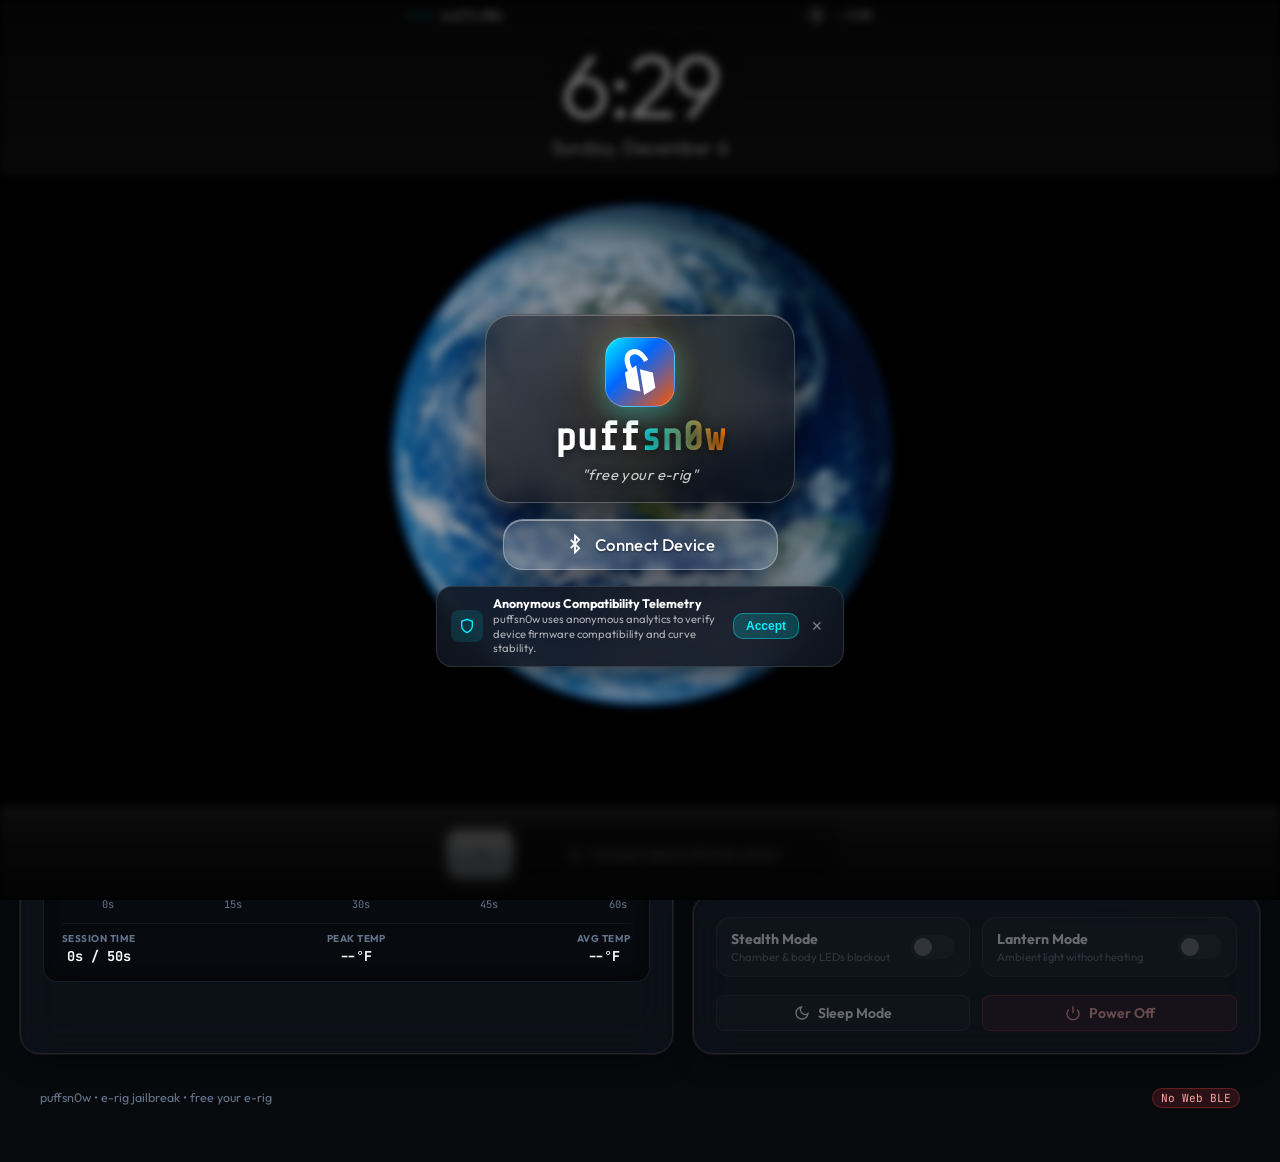
==== commit 94fc5373: "feat: implement hardware safety interlocks, numeric sanitization, and stale telemetry watchdogs" ====
--- a/static-site/index.html
+++ b/static-site/index.html
@@ -34,7 +34,7 @@
   <link rel="preconnect" href="https://fonts.googleapis.com">
   <link rel="preconnect" href="https://fonts.gstatic.com" crossorigin>
   <link href="https://fonts.googleapis.com/css2?family=JetBrains+Mono:wght@400;500;600;700&family=Outfit:wght@300;400;500;600;700;800&family=Share+Tech+Mono&display=swap" rel="stylesheet">
-  <link rel="stylesheet" href="./styles.css?v=4.1">
+  <link rel="stylesheet" href="./styles.css?v=4.5">
 </head>
 <body class="theme-dark">
   <!-- Ambient background glow layers -->
@@ -211,6 +211,11 @@
           <button id="main-connect-btn" class="btn btn-primary" title="Scan & Connect to Puff device via Web Bluetooth">
             <svg viewBox="0 0 24 24" width="16" height="16" fill="none" stroke="currentColor" stroke-width="2"><path d="m7 7 10 10-5 5V2l5 5L7 17"/></svg>
             Connect
+          </button>
+          <button id="safety-settings-btn" class="btn-icon header-safety-btn" title="Thermal Safety & Hardware Policy" aria-label="Thermal Safety Settings">
+            <svg viewBox="0 0 24 24" width="18" height="18" fill="none" stroke="currentColor" stroke-width="2" stroke-linecap="round" stroke-linejoin="round">
+              <path d="M12 22s8-4 8-10V5l-8-3-8 3v7c0 6 8 10 8 10z"/>
+            </svg>
           </button>
           <button id="info-tutorial-btn" class="btn-icon header-info-btn" title="How to Connect & Pair" aria-label="Connection Guide">
             <svg viewBox="0 0 24 24" width="18" height="18" fill="none" stroke="currentColor" stroke-width="2" stroke-linecap="round" stroke-linejoin="round">
@@ -305,12 +310,13 @@
 
           <!-- Session Command Bar (Touch-Optimized) -->
           <div class="session-actions-bar">
-            <button id="start-sesh-btn" class="btn btn-sesh-start" disabled>
+            <button id="start-sesh-btn" class="btn btn-sesh-start" disabled title="Press & hold to ignite heating element">
+              <div id="htf-progress-fill-sesh" class="htf-progress-fill"></div>
               <div class="btn-glow-ring"></div>
-              <svg viewBox="0 0 24 24" width="22" height="22" fill="none" stroke="currentColor" stroke-width="2.2" stroke-linecap="round" stroke-linejoin="round">
+              <svg class="btn-fire-icon" viewBox="0 0 24 24" width="22" height="22" fill="none" stroke="currentColor" stroke-width="2.2" stroke-linecap="round" stroke-linejoin="round">
                 <path d="M8.5 14.5A2.5 2.5 0 0 0 11 12c0-1.38-.5-2-1-3-1.072-2.143-.224-4.054 2-6 .5 2.5 2 4.9 4 6.5 2 1.6 3 3.5 3 5.5a7 7 0 1 1-14 0c0-1.153.433-2.294 1-3a2.5 2.5 0 0 0 2.5 2.5z"/>
               </svg>
-              <span>START SESH</span>
+              <span id="start-sesh-btn-text">START SESH</span>
             </button>
 
             <button id="boost-sesh-btn" class="btn btn-sesh-boost" disabled title="Add +15s duration and +10°F heat boost during session">
@@ -759,10 +765,11 @@
             </div>
 
             <div class="curve-cta-group">
-              <button id="run-curve-btn" class="btn btn-sesh-start btn-run-curve">
+              <button id="run-curve-btn" class="btn btn-sesh-start btn-run-curve" disabled title="Press & hold to start curve">
+                <div id="htf-progress-fill-curve" class="htf-progress-fill"></div>
                 <div class="btn-glow-ring"></div>
                 <svg viewBox="0 0 24 24" width="20" height="20" fill="none" stroke="currentColor" stroke-width="2.2"><polygon points="5 3 19 12 5 21 5 3"/></svg>
-                <span id="run-curve-btn-label">EXECUTE HEAT CURVE</span>
+                <span id="run-curve-btn-label">START CURVE</span>
               </button>
               <button id="stop-curve-btn" class="btn btn-sesh-stop" disabled>
                 <svg viewBox="0 0 24 24" width="18" height="18" fill="none" stroke="currentColor" stroke-width="2"><rect x="6" y="6" width="12" height="12" rx="2"/></svg>
@@ -942,6 +949,131 @@
       </div>
     </div>
 
+    <!-- Critical Disconnect Emergency Modal -->
+    <div id="critical-disconnect-modal" class="modal-overlay hidden" role="alertdialog" aria-modal="true">
+      <div class="modal-window critical-disconnect-window">
+        <div class="modal-header modal-header-critical">
+          <div class="critical-icon-pulse">⚠️</div>
+          <div>
+            <h3 class="modal-title" style="color: #fca5a5;">BLUETOOTH LOST DURING HEATING</h3>
+            <p class="modal-subtitle">Communication severed while heating element was energized</p>
+          </div>
+        </div>
+        <div class="modal-body">
+          <p style="color: #f87171; font-weight: 600; line-height: 1.4;">
+            The Bluetooth link to your device dropped during an active heating cycle. The app cannot send a remote shut-off command!
+          </p>
+          <div class="critical-action-box">
+            <svg viewBox="0 0 24 24" width="28" height="28" fill="none" stroke="currentColor" stroke-width="2">
+              <circle cx="12" cy="12" r="10"/><line x1="12" y1="8" x2="12" y2="12"/><line x1="12" y1="16" x2="12.01" y2="16"/>
+            </svg>
+            <div>
+              <strong style="color: #fff; font-size: 0.95rem;">REQUIRED PHYSICAL ACTION:</strong>
+              <p style="margin-top: 4px; font-size: 0.85rem; color: #fecaca; line-height: 1.4;">
+                Immediately press and hold the physical button on your Puffco base until all LEDs turn off to ensure the heating element is de-energized.
+              </p>
+            </div>
+          </div>
+        </div>
+        <div class="modal-footer">
+          <button id="dismiss-critical-disconnect-btn" class="btn btn-primary" style="width: 100%; background: #ef4444; border-color: #f87171;">I Have Physically Checked My Device</button>
+        </div>
+      </div>
+    </div>
+
+    <!-- Safety Policy & Hardware Controls Modal -->
+    <div id="safety-settings-modal" class="modal-overlay hidden" role="dialog" aria-modal="true" aria-labelledby="safety-modal-title">
+      <div class="modal-window safety-modal-window">
+        <div class="modal-header">
+          <div>
+            <h3 id="safety-modal-title" class="modal-title">Thermal Safety & Hardware Policy</h3>
+            <p class="modal-subtitle">Real-world heating element protections and safeguards</p>
+          </div>
+          <button id="close-safety-modal" class="btn-icon" aria-label="Close safety settings">✕</button>
+        </div>
+        <div class="modal-body safety-modal-body">
+          <div class="safety-toggle-row">
+            <div class="safety-toggle-info">
+              <span class="safety-toggle-title">Hold-to-Fire (0.8s)</span>
+              <span class="safety-toggle-desc">Requires pressing &amp; holding Start Sesh or Start Curve buttons to prevent accidental pocket or table ignition.</span>
+            </div>
+            <label class="toggle-switch">
+              <input type="checkbox" id="safety-hold-to-fire-toggle" checked>
+              <span class="toggle-slider"></span>
+            </label>
+          </div>
+
+          <div class="safety-toggle-row">
+            <div class="safety-toggle-info">
+              <span class="safety-toggle-title">Dedicated Curve Slot (Slot 4)</span>
+              <span class="safety-toggle-desc">Executes custom curves on profile Slot 4 (Easter Egg) so standard Profiles 1–3 are never overwritten.</span>
+            </div>
+            <label class="toggle-switch">
+              <input type="checkbox" id="safety-dedicated-slot-toggle" checked>
+              <span class="toggle-slider"></span>
+            </label>
+          </div>
+
+          <div class="safety-toggle-row">
+            <div class="safety-toggle-info">
+              <span class="safety-toggle-title">Hot Chamber Guard (480°F)</span>
+              <span class="safety-toggle-desc">Prompts a warning before starting rapid back-to-back sessions on a hot chamber to protect base seals.</span>
+            </div>
+            <label class="toggle-switch">
+              <input type="checkbox" id="safety-hot-chamber-toggle" checked>
+              <span class="toggle-slider"></span>
+            </label>
+          </div>
+
+          <div class="safety-toggle-row">
+            <div class="safety-toggle-info">
+              <span class="safety-toggle-title">Tab Unload Protection</span>
+              <span class="safety-toggle-desc">Displays a browser warning if closing or navigating away while heating is active.</span>
+            </div>
+            <label class="toggle-switch">
+              <input type="checkbox" id="safety-tab-unload-toggle" checked>
+              <span class="toggle-slider"></span>
+            </label>
+          </div>
+
+          <div class="safety-toggle-row">
+            <div class="safety-toggle-info">
+              <span class="safety-toggle-title">Flash Memory Wear Throttling</span>
+              <span class="safety-toggle-desc">Filters curve micro-deltas to protect internal microcontroller flash memory endurance.</span>
+            </div>
+            <label class="toggle-switch">
+              <input type="checkbox" id="safety-flash-wear-toggle" checked>
+              <span class="toggle-slider"></span>
+            </label>
+          </div>
+
+          <!-- Profile Vault Section -->
+          <div class="safety-vault-card">
+            <div class="vault-header">
+              <span class="vault-title">Hardware Profile Vault</span>
+              <span id="vault-status-badge" class="badge badge-subtle">Ready</span>
+            </div>
+            <p class="vault-desc">Your original hardware profiles are automatically backed up to local storage on connection.</p>
+            <div class="vault-actions">
+              <button id="restore-vault-btn" class="btn btn-secondary btn-sm">Restore Profiles to Hardware</button>
+            </div>
+          </div>
+        </div>
+        <div class="modal-footer">
+          <button id="close-safety-modal-btn" class="btn btn-primary">Done</button>
+        </div>
+      </div>
+    </div>
+
+    <!-- Persistent Global Floating Emergency Stop Button -->
+    <button id="global-emergency-stop" class="btn btn-global-estop hidden" aria-label="Global Emergency Stop" title="GLOBAL EMERGENCY STOP (Abort Heat Immediately)">
+      <span class="estop-pulse-dot"></span>
+      <svg viewBox="0 0 24 24" width="20" height="20" fill="currentColor">
+        <rect x="5" y="5" width="14" height="14" rx="2"/>
+      </svg>
+      <span>EMERGENCY STOP</span>
+    </button>
+
     <!-- Toast Notification Container -->
     <div id="toast-container" class="toast-container" aria-live="polite"></div>
 
@@ -953,10 +1085,10 @@
   </div>
 
   <!-- Application Logic Modules -->
-  <script src="./curves-data.js?v=4.0"></script>
-  <script src="./puffco-ble.js?v=4.0"></script>
-  <script src="./simulator.js?v=4.0"></script>
-  <script src="./curve-governor.js?v=4.0"></script>
-  <script src="./app.js?v=4.0"></script>
+  <script src="./curves-data.js?v=4.3"></script>
+  <script src="./puffco-ble.js?v=4.3"></script>
+  <script src="./simulator.js?v=4.3"></script>
+  <script src="./curve-governor.js?v=4.3"></script>
+  <script src="./app.js?v=4.5"></script>
 </body>
 </html>
--- a/static-site/styles.css
+++ b/static-site/styles.css
@@ -2241,16 +2241,25 @@
   position: fixed;
   bottom: 24px;
   right: 24px;
-  z-index: 2000;
+  z-index: 10005;
   display: flex;
   flex-direction: column;
   gap: 10px;
   pointer-events: none;
+  transition: bottom 0.28s cubic-bezier(0.16, 1, 0.3, 1);
+}
+
+/* When global E-STOP button is active/visible, position toast notifications vertically above it */
+#global-emergency-stop:not(.hidden) ~ .toast-container,
+.toast-container.estop-shift {
+  bottom: 88px;
 }
 
 .toast {
-  background: #181c28;
-  border: 1px solid var(--border-subtle);
+  background: rgba(22, 26, 38, 0.95);
+  backdrop-filter: blur(16px);
+  -webkit-backdrop-filter: blur(16px);
+  border: 1px solid rgba(255, 255, 255, 0.16);
   border-radius: var(--radius-md);
   padding: 12px 18px;
   color: #fff;
@@ -2881,6 +2890,25 @@
     gap: 6px;
     text-align: center;
     font-size: 0.72rem;
+  }
+
+  /* Floating E-STOP & Toast Notifications on Mobile */
+  .btn-global-estop {
+    bottom: 16px;
+    right: 16px;
+    padding: 10px 18px;
+    font-size: 0.82rem;
+  }
+
+  .toast-container {
+    bottom: 16px;
+    right: 16px;
+    max-width: calc(100vw - 32px);
+  }
+
+  #global-emergency-stop:not(.hidden) ~ .toast-container,
+  .toast-container.estop-shift {
+    bottom: 76px;
   }
 }
 
@@ -3689,3 +3717,282 @@
   color: #00f2fe;
   transform: scale(1.05);
 }
+
+/* ==========================================================================
+   Thermal Safety & Hardware Protection Styles
+   ========================================================================== */
+
+/* Header Safety Settings Button */
+.header-safety-btn {
+  color: var(--text-muted);
+  transition: color 0.2s ease, transform 0.2s ease;
+}
+.header-safety-btn:hover {
+  color: #10b981;
+  transform: scale(1.05);
+}
+
+/* Persistent Global Floating E-STOP Button */
+.btn-global-estop {
+  position: fixed;
+  bottom: 24px;
+  right: 24px;
+  z-index: 9999;
+  background: linear-gradient(135deg, #ef4444 0%, #b91c1c 100%);
+  color: #ffffff;
+  border: 2px solid #fca5a5;
+  border-radius: 50px;
+  padding: 12px 22px;
+  font-weight: 800;
+  font-size: 0.88rem;
+  letter-spacing: 0.08em;
+  display: flex;
+  align-items: center;
+  gap: 10px;
+  cursor: pointer;
+  box-shadow: 0 0 25px rgba(239, 68, 68, 0.65), 0 8px 30px rgba(0, 0, 0, 0.6);
+  animation: estop-pulse 1.1s infinite alternate ease-in-out;
+  transition: transform 0.15s ease, box-shadow 0.15s ease;
+  user-select: none;
+  -webkit-user-select: none;
+}
+.btn-global-estop:hover {
+  transform: scale(1.04);
+  box-shadow: 0 0 35px rgba(239, 68, 68, 0.9), 0 10px 35px rgba(0, 0, 0, 0.7);
+}
+.btn-global-estop:active {
+  transform: scale(0.96);
+}
+.estop-pulse-dot {
+  width: 10px;
+  height: 10px;
+  border-radius: 50%;
+  background: #ffffff;
+  box-shadow: 0 0 8px #ffffff;
+  animation: estop-dot-blink 0.8s infinite alternate;
+}
+@keyframes estop-pulse {
+  0% { transform: scale(1); box-shadow: 0 0 15px rgba(239, 68, 68, 0.5); }
+  100% { transform: scale(1.03); box-shadow: 0 0 30px rgba(239, 68, 68, 0.95); }
+}
+@keyframes estop-dot-blink {
+  0% { opacity: 0.4; }
+  100% { opacity: 1; }
+}
+
+/* Hold-to-Fire (HtF) Left-to-Right Progress Fill */
+.btn-sesh-start {
+  position: relative;
+  overflow: hidden;
+  touch-action: manipulation;
+  user-select: none;
+  -webkit-user-select: none;
+}
+
+.btn-sesh-start > *:not(.htf-progress-fill):not(.btn-glow-ring) {
+  position: relative;
+  z-index: 2;
+}
+
+.htf-progress-fill {
+  position: absolute;
+  top: 0;
+  left: 0;
+  bottom: 0;
+  width: 0%;
+  opacity: 0;
+  pointer-events: none;
+  z-index: 1;
+  border-radius: inherit;
+  background: linear-gradient(90deg, rgba(255, 255, 255, 0.15) 0%, rgba(255, 220, 110, 0.45) 85%, rgba(255, 255, 255, 0.85) 100%);
+  border-right: 2.5px solid #ffffff;
+  box-shadow: 0 0 20px rgba(255, 200, 50, 0.9);
+  transition: opacity 0.15s ease;
+  will-change: width;
+}
+
+.btn-sesh-start.holding .htf-progress-fill {
+  opacity: 1;
+}
+
+.btn-sesh-start.holding {
+  transform: scale(0.97);
+  box-shadow: 0 0 32px rgba(255, 107, 53, 0.85), inset 0 0 15px rgba(255, 107, 53, 0.35) !important;
+}
+
+.btn-sesh-start.holding .btn-fire-icon {
+  animation: flame-jitter 0.1s infinite alternate;
+}
+
+@keyframes flame-jitter {
+  0% { transform: scale(1) translateY(0); }
+  100% { transform: scale(1.08) translateY(-1px); }
+}
+
+/* Curve Studio specific fill styling (cyan-white electric pulse) */
+.btn-run-curve .htf-progress-fill {
+  background: linear-gradient(90deg, rgba(0, 242, 254, 0.15) 0%, rgba(0, 242, 254, 0.5) 85%, rgba(255, 255, 255, 0.9) 100%);
+  border-right: 2.5px solid #00f2fe;
+  box-shadow: 0 0 22px rgba(0, 242, 254, 0.95);
+}
+
+.btn-run-curve.holding {
+  transform: scale(0.97);
+  box-shadow: 0 0 32px rgba(0, 242, 254, 0.85), inset 0 0 15px rgba(0, 242, 254, 0.35) !important;
+}
+
+.btn-run-curve.holding svg {
+  transform: scale(1.1);
+  filter: drop-shadow(0 0 8px #00f2fe);
+}
+
+/* Critical Disconnect Emergency Modal */
+.critical-disconnect-window {
+  border: 2px solid #ef4444;
+  box-shadow: 0 0 50px rgba(239, 68, 68, 0.5), 0 30px 80px rgba(0, 0, 0, 0.9);
+  max-width: 520px;
+}
+.modal-header-critical {
+  display: flex;
+  align-items: center;
+  gap: 16px;
+  border-bottom: 1px solid rgba(239, 68, 68, 0.3);
+  background: rgba(239, 68, 68, 0.1);
+}
+.critical-icon-pulse {
+  font-size: 2.2rem;
+  animation: crit-pulse 0.9s infinite alternate;
+  flex-shrink: 0;
+}
+@keyframes crit-pulse {
+  0% { transform: scale(1); }
+  100% { transform: scale(1.2); }
+}
+.critical-action-box {
+  background: rgba(239, 68, 68, 0.12);
+  border: 1px solid rgba(239, 68, 68, 0.35);
+  border-radius: var(--radius-md);
+  padding: 14px 16px;
+  display: flex;
+  gap: 14px;
+  align-items: flex-start;
+  color: #fca5a5;
+  margin-top: 14px;
+}
+
+/* Safety Policy & Hardware Controls Modal */
+.safety-modal-window {
+  max-width: 520px;
+}
+.safety-modal-body {
+  display: flex;
+  flex-direction: column;
+  gap: 16px;
+  max-height: 480px;
+  overflow-y: auto;
+}
+.safety-toggle-row {
+  display: flex;
+  align-items: center;
+  justify-content: space-between;
+  gap: 16px;
+  padding: 12px 14px;
+  background: rgba(255, 255, 255, 0.03);
+  border: 1px solid var(--border-subtle);
+  border-radius: var(--radius-md);
+  transition: border-color 0.2s ease, background 0.2s ease;
+}
+.safety-toggle-row:hover {
+  background: rgba(255, 255, 255, 0.05);
+  border-color: rgba(255, 255, 255, 0.15);
+}
+.safety-toggle-info {
+  display: flex;
+  flex-direction: column;
+  gap: 3px;
+  flex: 1;
+}
+.safety-toggle-title {
+  font-weight: 600;
+  font-size: 0.92rem;
+  color: #f1f5f9;
+}
+.safety-toggle-desc {
+  font-size: 0.78rem;
+  color: var(--text-muted);
+  line-height: 1.35;
+}
+
+/* Toggle Switch Component */
+.toggle-switch {
+  position: relative;
+  display: inline-block;
+  width: 44px;
+  height: 24px;
+  flex-shrink: 0;
+}
+.toggle-switch input {
+  opacity: 0;
+  width: 0;
+  height: 0;
+}
+.toggle-slider {
+  position: absolute;
+  cursor: pointer;
+  inset: 0;
+  background-color: #334155;
+  transition: 0.25s cubic-bezier(0.4, 0, 0.2, 1);
+  border-radius: 24px;
+}
+.toggle-slider:before {
+  position: absolute;
+  content: "";
+  height: 18px;
+  width: 18px;
+  left: 3px;
+  bottom: 3px;
+  background-color: white;
+  transition: 0.25s cubic-bezier(0.4, 0, 0.2, 1);
+  border-radius: 50%;
+  box-shadow: 0 2px 4px rgba(0,0,0,0.4);
+}
+.toggle-switch input:checked + .toggle-slider {
+  background-color: #10b981;
+}
+.toggle-switch input:checked + .toggle-slider:before {
+  transform: translateX(20px);
+}
+
+/* Safety Vault Card */
+.safety-vault-card {
+  margin-top: 6px;
+  padding: 14px 16px;
+  background: rgba(16, 185, 129, 0.05);
+  border: 1px solid rgba(16, 185, 129, 0.25);
+  border-radius: var(--radius-md);
+  display: flex;
+  flex-direction: column;
+  gap: 8px;
+}
+.vault-header {
+  display: flex;
+  align-items: center;
+  justify-content: space-between;
+}
+.vault-title {
+  font-size: 0.92rem;
+  font-weight: 700;
+  color: #a7f3d0;
+}
+.vault-desc {
+  font-size: 0.78rem;
+  color: #94a3b8;
+  line-height: 1.4;
+  margin: 0;
+}
+.vault-actions {
+  display: flex;
+  gap: 10px;
+  margin-top: 4px;
+}
+
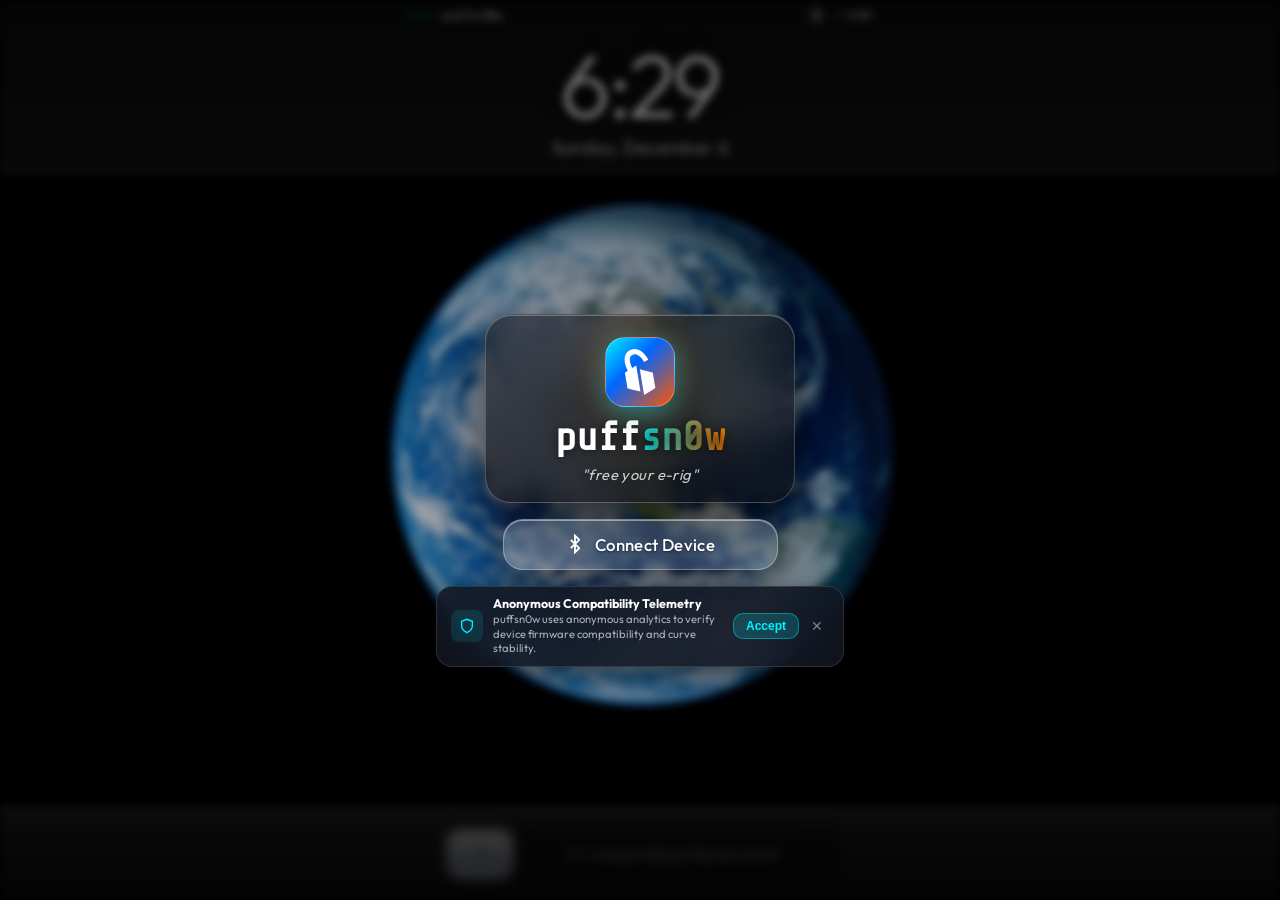
==== commit 775bcb6c: "feat: enhance lockscreen viewport constraints, responsive UI layout, and curve data sanitization" ====
--- a/static-site/index.html
+++ b/static-site/index.html
@@ -1,5 +1,5 @@
 <!DOCTYPE html>
-<html lang="en">
+<html lang="en" class="lockscreen-active">
 <head>
   <meta charset="UTF-8">
   <meta name="viewport" content="width=device-width, initial-scale=1.0, maximum-scale=1.0, user-scalable=no, viewport-fit=cover">
@@ -34,9 +34,9 @@
   <link rel="preconnect" href="https://fonts.googleapis.com">
   <link rel="preconnect" href="https://fonts.gstatic.com" crossorigin>
   <link href="https://fonts.googleapis.com/css2?family=JetBrains+Mono:wght@400;500;600;700&family=Outfit:wght@300;400;500;600;700;800&family=Share+Tech+Mono&display=swap" rel="stylesheet">
-  <link rel="stylesheet" href="./styles.css?v=4.5">
+  <link rel="stylesheet" href="./styles.css?v=4.8">
 </head>
-<body class="theme-dark">
+<body class="theme-dark lockscreen-active">
   <!-- Ambient background glow layers -->
   <div class="glow-backdrop" aria-hidden="true">
     <div class="radial-orb orb-amber"></div>
@@ -161,7 +161,7 @@
   <!-- ========================================================================= -->
   <!-- Main Application Dashboard Layout                                         -->
   <!-- ========================================================================= -->
-  <div class="app-layout">
+  <div class="app-layout" inert aria-hidden="true">
     <!-- Header / Navbar -->
     <header class="app-header">
       <div class="brand-section">
@@ -431,7 +431,7 @@
               </div>
               <div class="slider-controls">
                 <button id="temp-dec-btn" class="btn-stepper" title="Decrease 5°F">-5°</button>
-                <input type="range" id="temp-range-slider" min="400" max="600" step="1" value="485" class="custom-range">
+                <input type="range" id="temp-range-slider" min="400" max="590" step="1" value="485" class="custom-range">
                 <button id="temp-inc-btn" class="btn-stepper" title="Increase 5°F">+5°</button>
                 <button id="apply-temp-btn" class="btn btn-secondary btn-apply">Apply</button>
               </div>
@@ -440,58 +440,6 @@
                 <button class="preset-pill" data-temp="485">485° Balanced</button>
                 <button class="preset-pill" data-temp="520">520° Vapor</button>
                 <button class="preset-pill" data-temp="550">550° Heavy</button>
-              </div>
-            </div>
-          </section>
-
-          <!-- Hardware Metrics & Diagnostics -->
-          <section class="card stats-card" aria-label="Hardware & Diagnostics">
-            <div class="card-header">
-              <div class="card-title-wrap">
-                <span class="subtitle-tag">DIAGNOSTICS</span>
-                <h2 class="card-title">Hardware Metrics</h2>
-              </div>
-            </div>
-
-            <div class="metrics-grid">
-              <div class="metric-box">
-                <div class="metric-icon chamber-icon">
-                  <svg viewBox="0 0 24 24" width="20" height="20" fill="none" stroke="currentColor" stroke-width="2"><path d="M12 2v20M17 5H9.5a3.5 3.5 0 0 0 0 7h5a3.5 3.5 0 0 1 0 7H6"/></svg>
-                </div>
-                <div class="metric-data">
-                  <span class="metric-label">CHAMBER TYPE</span>
-                  <span id="stat-chamber-name" class="metric-value">3DXL</span>
-                </div>
-              </div>
-
-              <div class="metric-box">
-                <div class="metric-icon dabs-icon">
-                  <svg viewBox="0 0 24 24" width="20" height="20" fill="none" stroke="currentColor" stroke-width="2"><path d="M12 2l3.09 6.26L22 9.27l-5 4.87 1.18 6.88L12 17.77l-6.18 3.25L7 14.14 2 9.27l6.91-1.01L12 2z"/></svg>
-                </div>
-                <div class="metric-data">
-                  <span class="metric-label">LIFETIME DABS</span>
-                  <span id="stat-total-dabs" class="metric-value">--</span>
-                </div>
-              </div>
-
-              <div class="metric-box">
-                <div class="metric-icon bt-icon">
-                  <svg viewBox="0 0 24 24" width="20" height="20" fill="none" stroke="currentColor" stroke-width="2"><path d="m7 7 10 10-5 5V2l5 5L7 17"/></svg>
-                </div>
-                <div class="metric-data">
-                  <span class="metric-label">MAC / UUID</span>
-                  <span id="stat-mac-address" class="metric-value text-mono">--</span>
-                </div>
-              </div>
-
-              <div class="metric-box">
-                <div class="metric-icon fw-icon">
-                  <svg viewBox="0 0 24 24" width="20" height="20" fill="none" stroke="currentColor" stroke-width="2"><rect x="4" y="4" width="16" height="16" rx="2"/><rect x="9" y="9" width="6" height="6"/><line x1="9" y1="1" x2="9" y2="4"/><line x1="15" y1="1" x2="15" y2="4"/><line x1="9" y1="20" x2="9" y2="23"/><line x1="15" y1="20" x2="15" y2="23"/><line x1="20" y1="9" x2="23" y2="9"/><line x1="20" y1="14" x2="23" y2="14"/><line x1="1" y1="9" x2="4" y2="9"/><line x1="1" y1="14" x2="4" y2="14"/></svg>
-                </div>
-                <div class="metric-data">
-                  <span class="metric-label">FIRMWARE</span>
-                  <span id="stat-firmware-version" class="metric-value text-mono">--</span>
-                </div>
               </div>
             </div>
           </section>
@@ -618,6 +566,58 @@
               </button>
             </div>
           </section>
+
+          <!-- Hardware Metrics & Diagnostics -->
+          <section class="card stats-card" aria-label="Hardware & Diagnostics">
+            <div class="card-header">
+              <div class="card-title-wrap">
+                <span class="subtitle-tag">DIAGNOSTICS</span>
+                <h2 class="card-title">Hardware Metrics</h2>
+              </div>
+            </div>
+
+            <div class="metrics-grid">
+              <div class="metric-box">
+                <div class="metric-icon chamber-icon">
+                  <svg viewBox="0 0 24 24" width="20" height="20" fill="none" stroke="currentColor" stroke-width="2"><path d="M12 2v20M17 5H9.5a3.5 3.5 0 0 0 0 7h5a3.5 3.5 0 0 1 0 7H6"/></svg>
+                </div>
+                <div class="metric-data">
+                  <span class="metric-label">CHAMBER TYPE</span>
+                  <span id="stat-chamber-name" class="metric-value">3DXL</span>
+                </div>
+              </div>
+
+              <div class="metric-box">
+                <div class="metric-icon dabs-icon">
+                  <svg viewBox="0 0 24 24" width="20" height="20" fill="none" stroke="currentColor" stroke-width="2"><path d="M12 2l3.09 6.26L22 9.27l-5 4.87 1.18 6.88L12 17.77l-6.18 3.25L7 14.14 2 9.27l6.91-1.01L12 2z"/></svg>
+                </div>
+                <div class="metric-data">
+                  <span class="metric-label">LIFETIME DABS</span>
+                  <span id="stat-total-dabs" class="metric-value">--</span>
+                </div>
+              </div>
+
+              <div class="metric-box">
+                <div class="metric-icon bt-icon">
+                  <svg viewBox="0 0 24 24" width="20" height="20" fill="none" stroke="currentColor" stroke-width="2"><path d="m7 7 10 10-5 5V2l5 5L7 17"/></svg>
+                </div>
+                <div class="metric-data">
+                  <span class="metric-label">MAC / UUID</span>
+                  <span id="stat-mac-address" class="metric-value text-mono">--</span>
+                </div>
+              </div>
+
+              <div class="metric-box">
+                <div class="metric-icon fw-icon">
+                  <svg viewBox="0 0 24 24" width="20" height="20" fill="none" stroke="currentColor" stroke-width="2"><rect x="4" y="4" width="16" height="16" rx="2"/><rect x="9" y="9" width="6" height="6"/><line x1="9" y1="1" x2="9" y2="4"/><line x1="15" y1="1" x2="15" y2="4"/><line x1="9" y1="20" x2="9" y2="23"/><line x1="15" y1="20" x2="15" y2="23"/><line x1="20" y1="9" x2="23" y2="9"/><line x1="20" y1="14" x2="23" y2="14"/><line x1="1" y1="9" x2="4" y2="9"/><line x1="1" y1="14" x2="4" y2="14"/></svg>
+                </div>
+                <div class="metric-data">
+                  <span class="metric-label">FIRMWARE</span>
+                  <span id="stat-firmware-version" class="metric-value text-mono">--</span>
+                </div>
+              </div>
+            </div>
+          </section>
         </div>
       </div>
     </main>
@@ -1074,7 +1074,7 @@
       <span>EMERGENCY STOP</span>
     </button>
 
-    <!-- Toast Notification Container -->
+    <!-- Toast Notification Container (Dashboard layer, behind lockscreen) -->
     <div id="toast-container" class="toast-container" aria-live="polite"></div>
 
     <!-- Footer -->
@@ -1085,10 +1085,10 @@
   </div>
 
   <!-- Application Logic Modules -->
-  <script src="./curves-data.js?v=4.3"></script>
-  <script src="./puffco-ble.js?v=4.3"></script>
-  <script src="./simulator.js?v=4.3"></script>
-  <script src="./curve-governor.js?v=4.3"></script>
-  <script src="./app.js?v=4.5"></script>
+  <script src="./curves-data.js?v=4.8"></script>
+  <script src="./puffco-ble.js?v=4.8"></script>
+  <script src="./simulator.js?v=4.8"></script>
+  <script src="./curve-governor.js?v=4.8"></script>
+  <script src="./app.js?v=4.8"></script>
 </body>
 </html>
--- a/static-site/styles.css
+++ b/static-site/styles.css
@@ -2241,7 +2241,7 @@
   position: fixed;
   bottom: 24px;
   right: 24px;
-  z-index: 10005;
+  z-index: 10005; /* On dashboard layer, behind lockscreen overlay (99999) */
   display: flex;
   flex-direction: column;
   gap: 10px;
@@ -2473,20 +2473,24 @@
 
   .session-actions-bar {
     display: grid;
-    grid-template-columns: 2fr 1fr 1fr;
+    grid-template-columns: 1.85fr 1.15fr 1fr;
     gap: 8px;
     margin: 16px 0;
   }
 
   .btn-sesh-start {
+    min-width: 0;
     min-height: 52px;
     font-size: 0.95rem;
+    white-space: nowrap;
   }
 
   .btn-sesh-boost, .btn-sesh-stop {
+    min-width: 0;
     min-height: 52px;
     font-size: 0.8rem;
     padding: 8px 6px;
+    white-space: nowrap;
   }
 
   .profiles-grid {
@@ -2736,22 +2740,73 @@
   }
 
   .session-actions-bar {
-    grid-template-columns: 1fr;
+    display: grid;
+    grid-template-columns: 1.65fr 1.2fr 0.95fr;
+    gap: 6px;
+    margin: 12px 0 16px;
+  }
+
+  .btn-sesh-start {
+    min-width: 0;
+    min-height: 48px;
+    font-size: 0.84rem;
+    padding: 8px 6px;
+    gap: 5px;
+    white-space: nowrap;
+  }
+
+  .btn-sesh-start svg {
+    width: 18px;
+    height: 18px;
+    flex-shrink: 0;
+  }
+
+  .btn-sesh-boost, .btn-sesh-stop {
+    min-width: 0;
+    min-height: 48px;
+    font-size: 0.74rem;
+    padding: 8px 4px;
+    gap: 4px;
+    white-space: nowrap;
+    letter-spacing: normal;
+  }
+
+  .btn-sesh-boost svg, .btn-sesh-stop svg {
+    width: 15px;
+    height: 15px;
+    flex-shrink: 0;
+  }
+
+  .profiles-grid {
+    grid-template-columns: repeat(2, 1fr);
     gap: 8px;
   }
 
-  .btn-sesh-start {
-    min-height: 48px;
+  .profile-card {
+    padding: 9px 10px;
+    min-width: 0;
+  }
+
+  .profile-card.active::before {
+    top: 8px;
+    right: 8px;
+    font-size: 0.6rem;
+  }
+
+  .profile-name {
     font-size: 0.88rem;
-  }
-
-  .btn-sesh-boost, .btn-sesh-stop {
-    min-height: 44px;
-    font-size: 0.78rem;
-  }
-
-  .profiles-grid {
-    grid-template-columns: 1fr;
+    white-space: nowrap;
+    overflow: hidden;
+    text-overflow: ellipsis;
+  }
+
+  .profile-specs {
+    font-size: 0.75rem;
+    gap: 6px;
+  }
+
+  .profile-slot-badge {
+    font-size: 0.62rem;
   }
 
   .metrics-grid {
@@ -3067,10 +3122,50 @@
    puffsn0w — iPod Touch Classic "Slide to Unlock" Lockscreen & Jailbreak Styles
    ========================================================================== */
 
+/* Lockscreen Active Viewport Constraints:
+   Strictly prevents any vertical/horizontal scrolling and completely isolates the start screen */
+html.lockscreen-active,
+body.lockscreen-active {
+  overflow: hidden !important;
+  height: 100% !important;
+  height: 100vh !important;
+  height: 100dvh !important;
+  max-height: 100% !important;
+  max-height: 100vh !important;
+  max-height: 100dvh !important;
+  margin: 0 !important;
+  padding: 0 !important;
+  position: fixed !important;
+  width: 100% !important;
+  top: 0 !important;
+  left: 0 !important;
+  overscroll-behavior: none !important;
+  touch-action: none !important;
+}
+
+/* While on start/lock screen: Dashboard is positioned behind lockscreen, non-interactive, and constrained to prevent scroll */
+body.lockscreen-active .app-layout {
+  pointer-events: none !important;
+  user-select: none !important;
+  height: 100vh !important;
+  max-height: 100vh !important;
+  overflow: hidden !important;
+}
+
+body.lockscreen-active .compat-banner,
+body.lockscreen-active .glow-backdrop,
+body.lockscreen-active .btn-global-estop {
+  display: none !important;
+  pointer-events: none !important;
+}
+
 /* Lockscreen Fullscreen Overlay */
 .lockscreen-overlay {
   position: fixed;
   inset: 0;
+  width: 100%;
+  height: 100%;
+  height: 100dvh;
   z-index: 99999;
   background-color: #000000;
   display: flex;
@@ -3079,6 +3174,10 @@
   align-items: center;
   padding: 0;
   overflow: hidden;
+  overscroll-behavior: none;
+  touch-action: none;
+  user-select: none;
+  -webkit-user-select: none;
   transition: transform 0.65s cubic-bezier(0.16, 1, 0.3, 1), opacity 0.5s ease;
   will-change: transform, opacity;
 }
@@ -3718,6 +3817,47 @@
   transform: scale(1.05);
 }
 
+/* Short height compact responsiveness for landscape and compact viewports */
+@media (max-height: 520px) {
+  .lockscreen-top-bar {
+    padding: 4px 12px 6px 12px;
+  }
+  .lockscreen-clock-section {
+    margin: 2px 0;
+  }
+  .lockscreen-clock {
+    font-size: 2.2rem;
+  }
+  .lockscreen-date {
+    font-size: 0.78rem;
+  }
+  .lockscreen-center-section {
+    padding: 4px 12px;
+    gap: 8px;
+  }
+  .lockscreen-brand-box {
+    padding: 10px 16px;
+    border-radius: 18px;
+  }
+  .lockscreen-logo svg {
+    width: 30px;
+    height: 30px;
+  }
+  .lockscreen-title {
+    font-size: 1.3rem;
+  }
+  .lockscreen-bottom-bar {
+    padding: 8px 16px;
+  }
+  .slide-to-unlock-track {
+    height: 48px;
+  }
+  .slide-thumb {
+    width: 56px;
+    height: 42px;
+  }
+}
+
 /* ==========================================================================
    Thermal Safety & Hardware Protection Styles
    ========================================================================== */
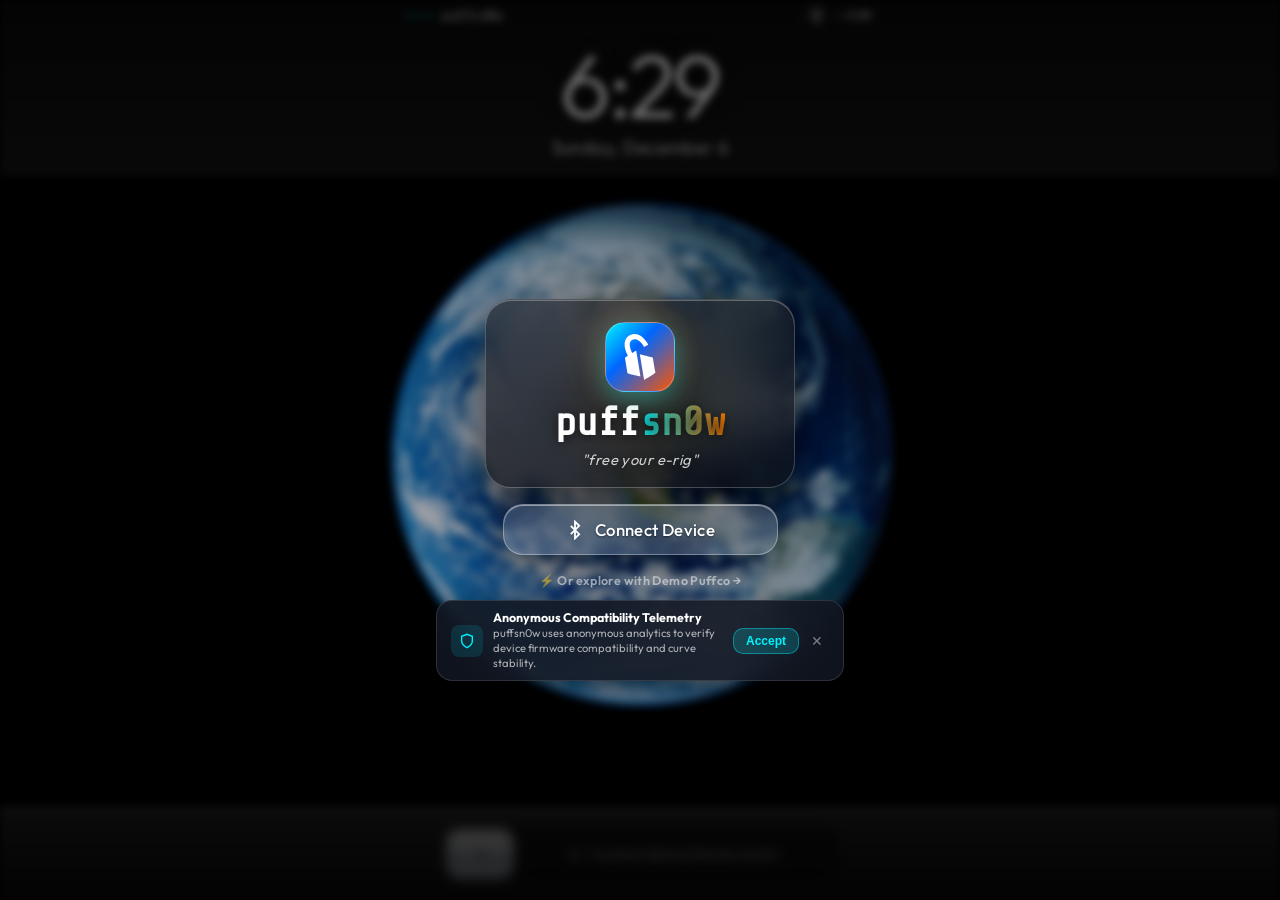
==== commit cdb3553a: "feat: add interactive demo mode with simulated device support and routing" ====
--- a/static-site/index.html
+++ b/static-site/index.html
@@ -5,6 +5,22 @@
   <meta name="viewport" content="width=device-width, initial-scale=1.0, maximum-scale=1.0, user-scalable=no, viewport-fit=cover">
   <title>puffsn0w — free your e-rig</title>
   <meta name="description" content="free your e-rig — jailbreak controller &amp; dynamic heat curve studio for Peak Pro and Proxy devices.">
+
+  <!-- Early Demo Mode Detection -->
+  <script>
+    (function() {
+      var isDemo = window.__DEMO_MODE__ === true ||
+        document.documentElement.dataset.demo === 'true' ||
+        window.location.pathname.replace(/\/+$/, '').endsWith('/demo') ||
+        window.location.pathname.includes('/demo/') ||
+        new URLSearchParams(window.location.search).has('demo') ||
+        window.location.hash.toLowerCase().includes('demo');
+      if (isDemo) {
+        window.__DEMO_MODE__ = true;
+        document.documentElement.dataset.demo = 'true';
+      }
+    })();
+  </script>
 
   <!-- Google tag (gtag.js) -->
   <script async src="https://www.googletagmanager.com/gtag/js?id=G-4HJF59E8YR"></script>
@@ -111,6 +127,9 @@
           <svg class="btn-ble-icon" viewBox="0 0 24 24" width="20" height="20" fill="none" stroke="currentColor" stroke-width="2.2"><path d="m7 7 10 10-5 5V2l5 5L7 17"/></svg>
           <span id="lockscreen-connect-label">Connect Device</span>
         </button>
+        <div style="margin-top: 8px;">
+          <a href="./demo/" class="lockscreen-demo-link" title="Explore puffsn0w with a simulated Peak Pro">⚡ Or explore with Demo Puffco →</a>
+        </div>
       </div>
 
       <!-- Unobtrusive Analytics Consent Modal (inobtrusive popup below connect button) -->
--- a/static-site/styles.css
+++ b/static-site/styles.css
@@ -3159,6 +3159,33 @@
   pointer-events: none !important;
 }
 
+/* Demo Mode Status & Link Styling */
+.status-pill.status-demo {
+  border-color: rgba(0, 242, 254, 0.4);
+  background: rgba(0, 242, 254, 0.08);
+}
+
+.status-pill.status-demo .status-dot {
+  background: #00f2fe;
+  box-shadow: 0 0 10px #00f2fe;
+}
+
+.lockscreen-demo-link {
+  display: inline-block;
+  margin-top: 10px;
+  font-size: 0.78rem;
+  font-weight: 600;
+  color: rgba(255, 255, 255, 0.6);
+  text-decoration: none;
+  transition: all 0.2s ease;
+  letter-spacing: 0.03em;
+}
+
+.lockscreen-demo-link:hover {
+  color: #00f2fe;
+  text-shadow: 0 0 10px rgba(0, 242, 254, 0.5);
+}
+
 /* Lockscreen Fullscreen Overlay */
 .lockscreen-overlay {
   position: fixed;
